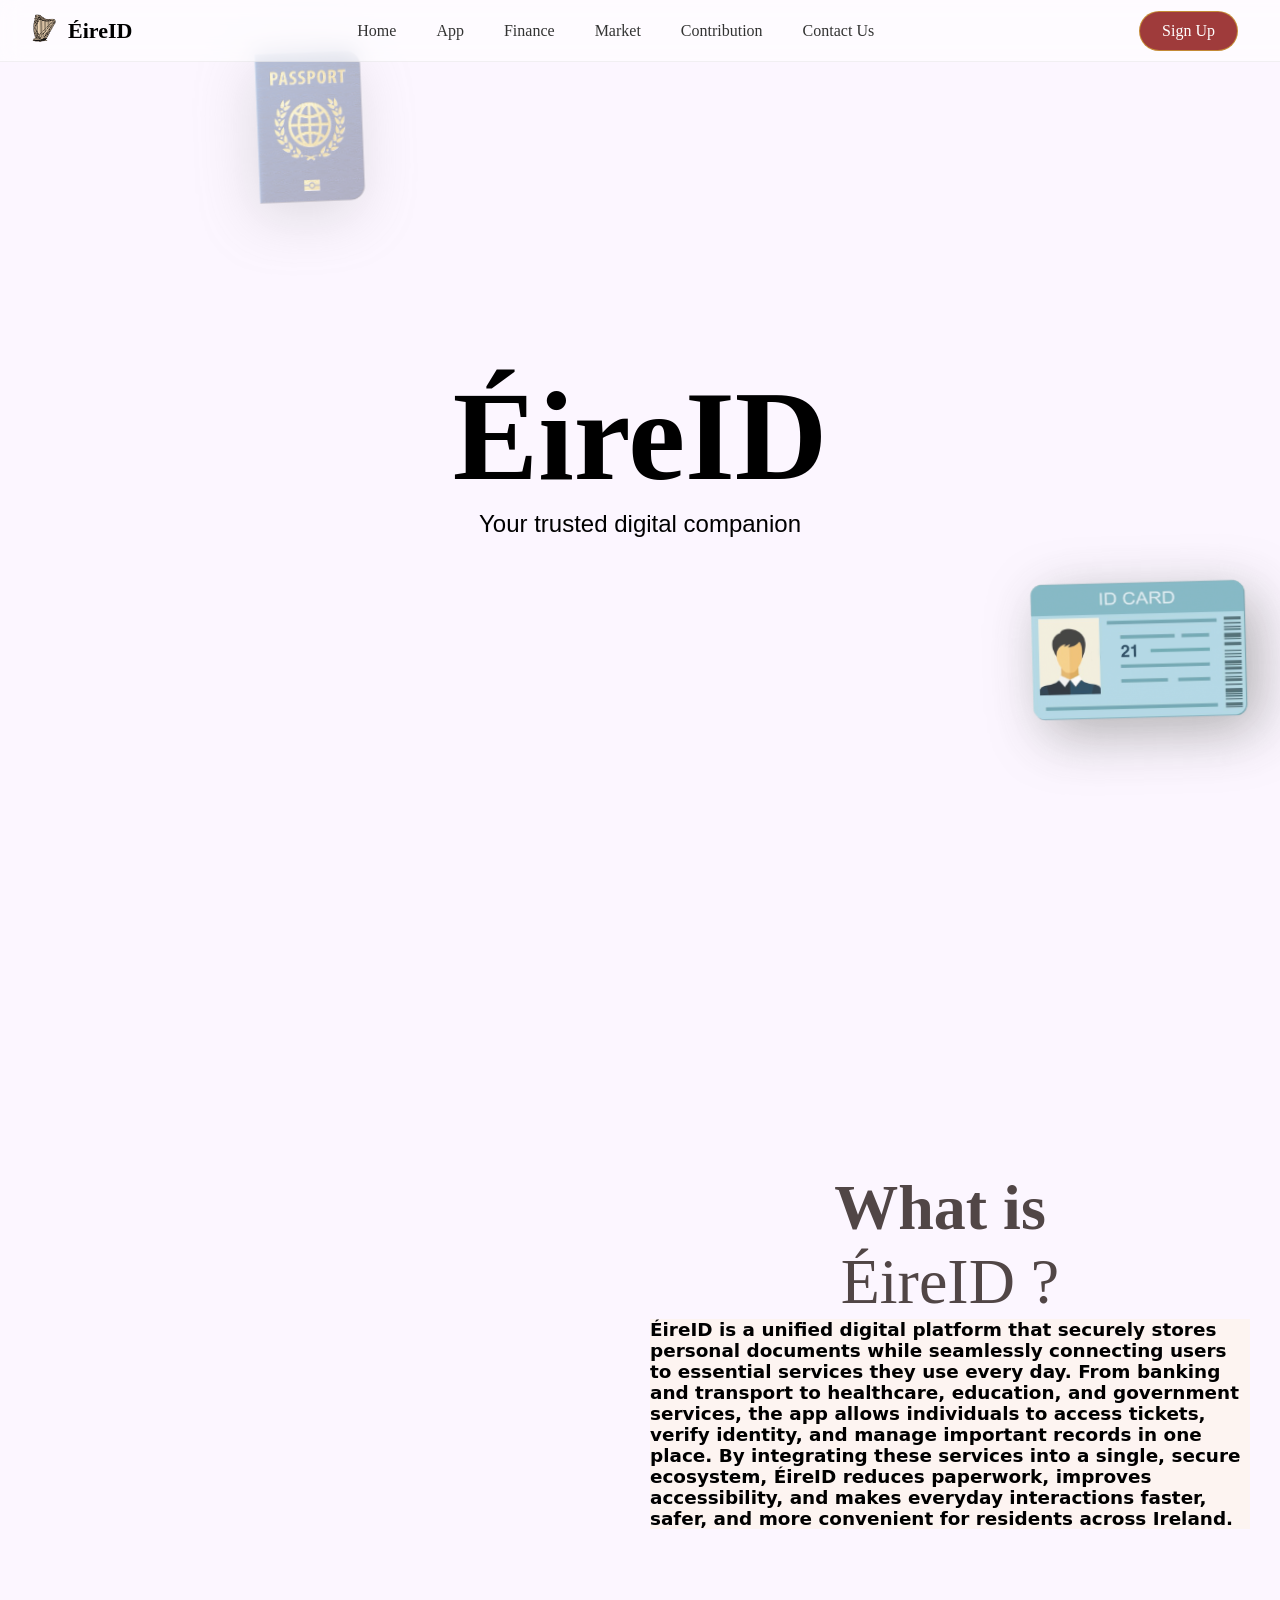
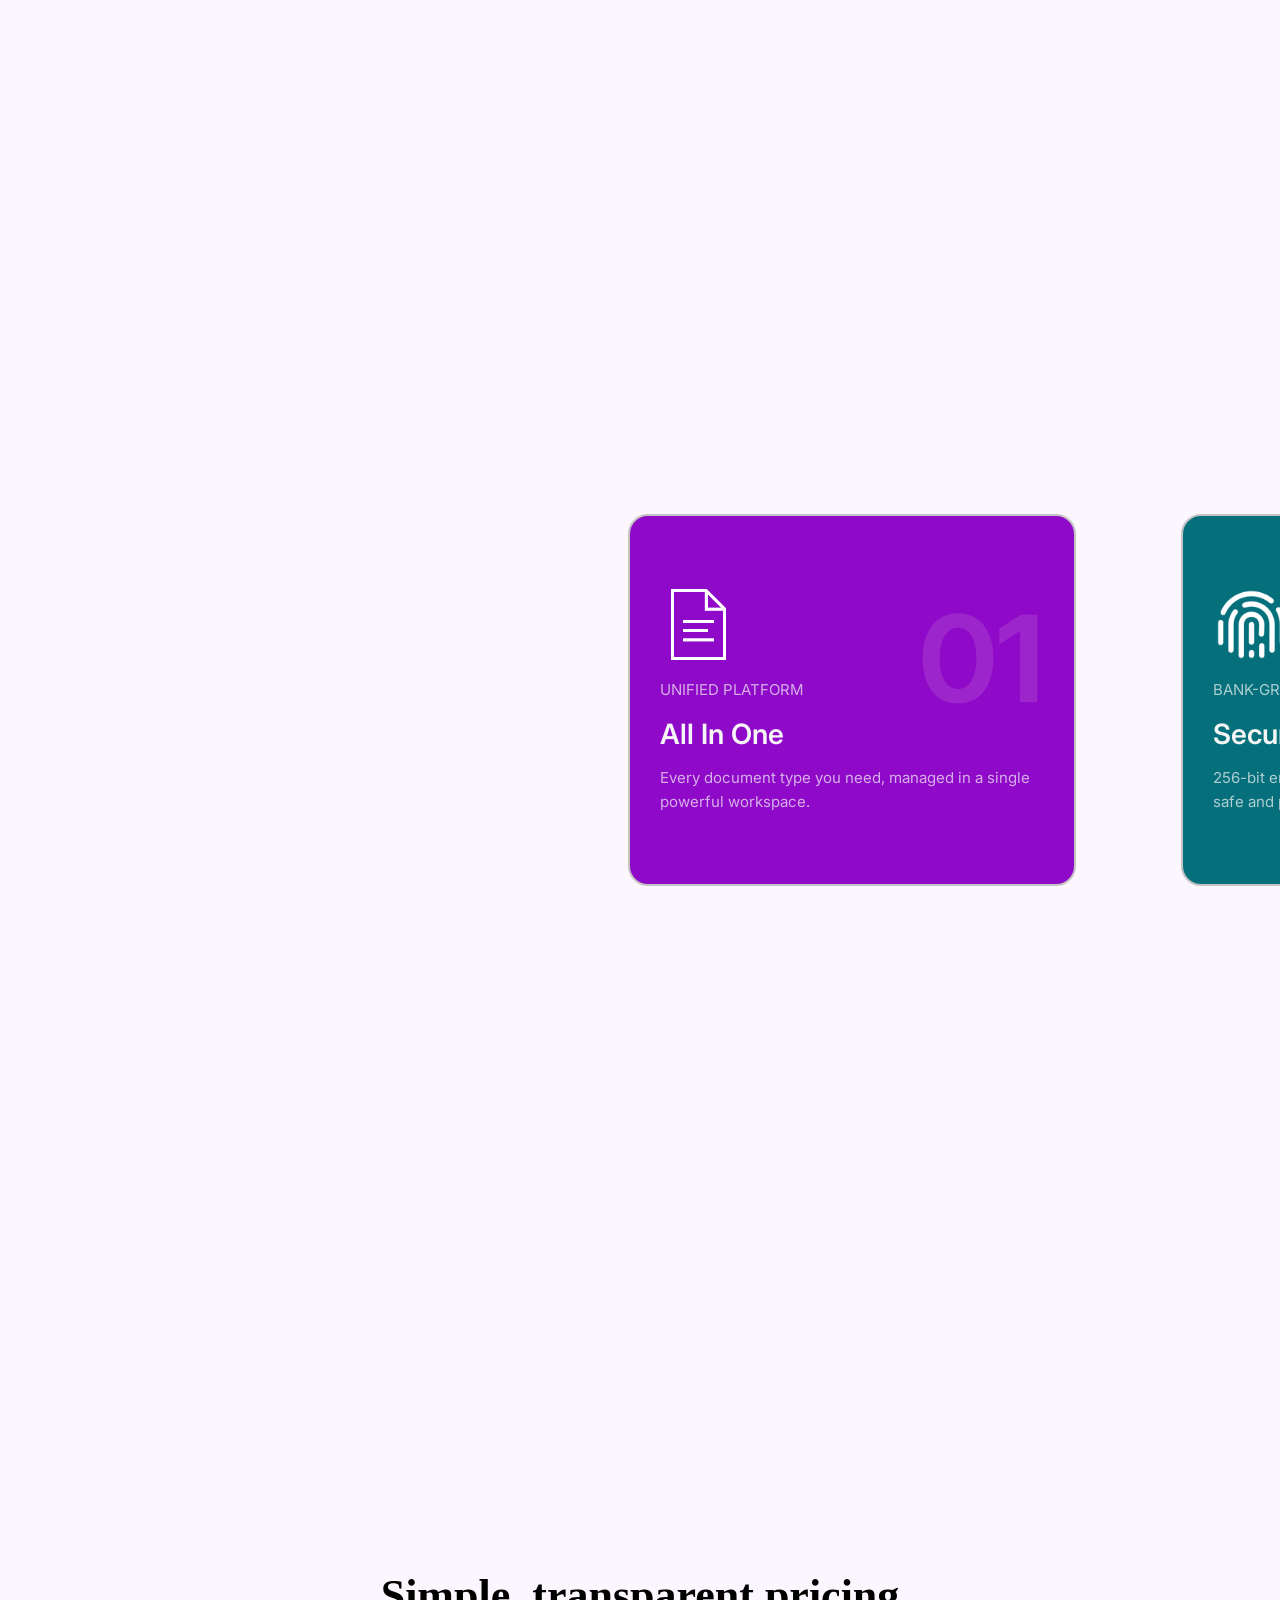
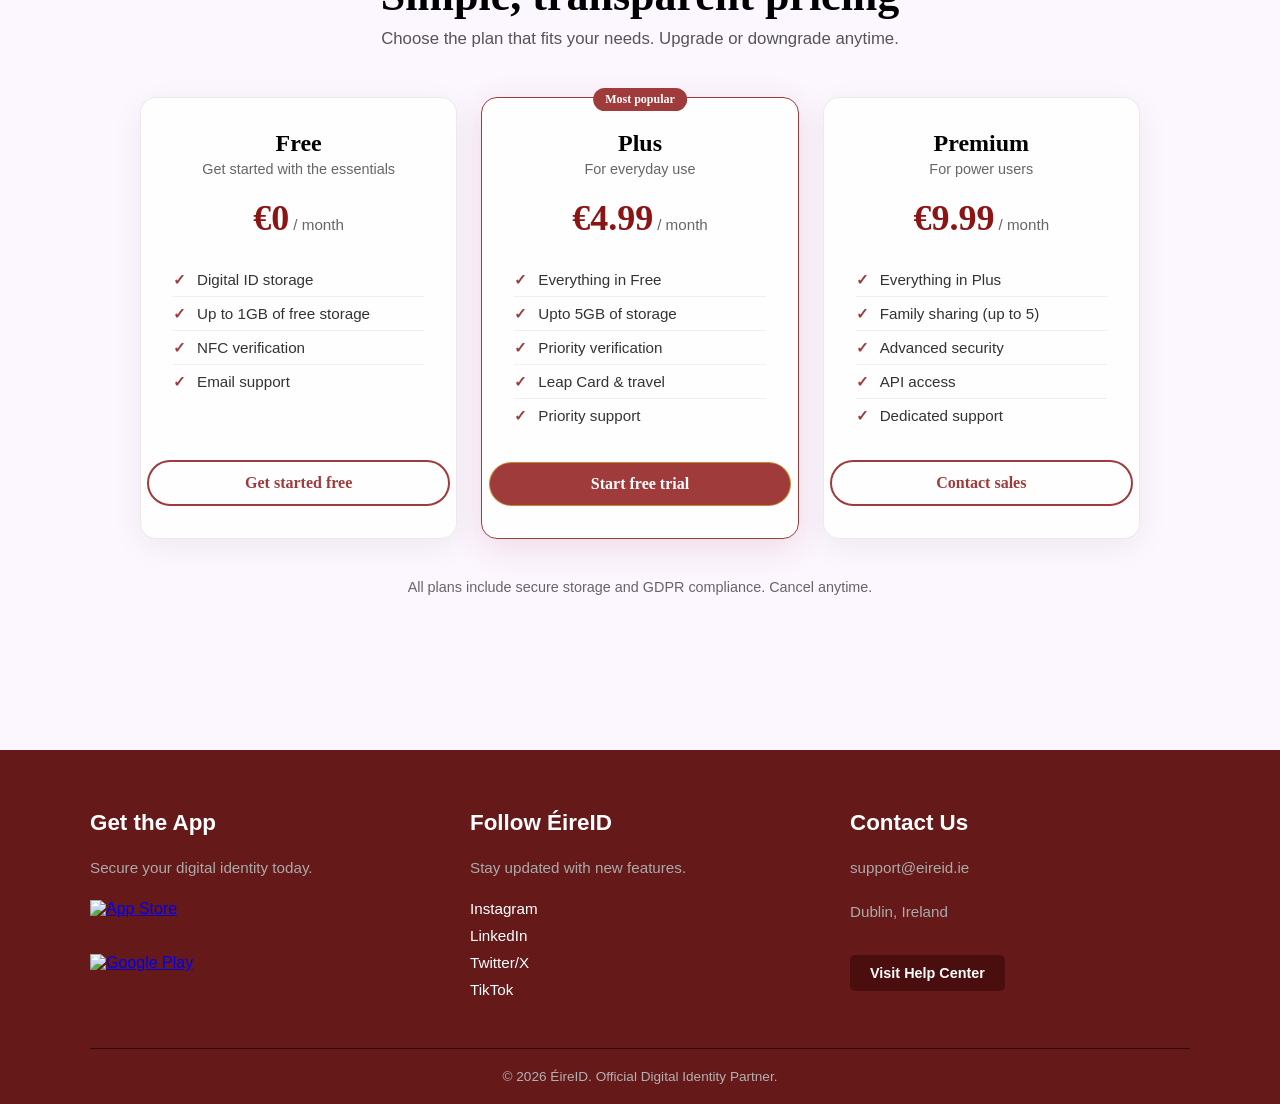
==== index.html @ 7c266b9b "footer" ====
<!DOCTYPE html>
<html lang="en">
<head>
    <meta charset="UTF-8">
    <meta name="viewport" content="width=device-width, initial-scale=1.0">
    <link rel="stylesheet" href="style.css">
    <link href="https://fonts.googleapis.com/css2?family=Inter:wght@300;400;500;600;700&display=swap" rel="stylesheet">
      <link rel="stylesheet" href="style.css">
    <link rel="preconnect" href="https://fonts.googleapis.com">
    <link rel="preconnect" href="https://fonts.gstatic.com" crossorigin>
    <link href="https://fonts.googleapis.com/css2?family=Montserrat:ital,wght@0,100..900;1,100..900&family=Petit+Formal+Script&display=swap" rel="stylesheet"></head>

    <title>Document</title>
</head>
<body>

<nav class="navbar">
   <div class="nav-top">
    <a href="index.html">
    <img src="images/logo_01.png" alt="EireId Logo" style="width: 50px;height: 50px; background: transparent;">
    </a>
    <a href="index.html" class="logo ">ÉireID</a>
    <div class="hamburger" style="font-size: 1.7em;">
      <strong>☰</strong>
    </div>
    </div>  
  <ul class="nav-links">
    <li><a href="#">Home</a></li>
    <li><a href="app.html">App</a></li>
    <li><a href="finanace.html">Finance</a></li>
     <li><a href="market.html">Market</a></li>
    <li><a href="contribution.html">Contribution</a></li>
    <li><a href="contact.html">Contact Us</a></li>
    <li><a href="signup.html" class="cta mobile-cta" style="color:white;">Sign Up</a></li>
  </ul>

  <a href="signup.html" class="cta">Sign Up</a>
<!--
    <div class="hamburger" style="font-size: 1.7em;">
    <strong>☰</strong>
  </div>
-->
</nav>


    <section class="curtain"></section>
    <section class="home">
        <h1 class="ht ">ÉireID</h1>
        <p class="ht" style="position: relative;">Your trusted digital companion</p>

        <!-- <img class="mainlogo" src="images/logo.jpeg" > -->
        <div class="box1"> <img src="images/identity.png" alt="ID" style="width: 100%;height: 15vmax;"></div>
    
    <div class="box2"><img src="images/passportpng.png" alt="EireId Logo" style="width: 95%;height: 13vmax;"></div>
    <!-- <div class="box3"></div> -->
    <div class="box4"><img src="images/leap card.png" alt="EireId Logo" style="width: 100%;height: 10vmax; background: transparent;"></div>
    <div class="box5"><img src="images/tickets.png" alt="EireId Logo" style="width: 100%;height: 13vmax;"></div>
    </section>
    </section>
   
   
  <section class="info-sec">
    <div class="video-1">
    <video class="interface-video" autoplay muted loop>
        <source src="video/interface.mp4" type="video/mp4">
    </video>
    </div>
    <div class="info">
    
    <h3 class="petit-formal-script-regular" style="margin-left: -20px;">What is </h3>
    <h3 style="font-weight: 200;">ÉireID ?</h3>
    <p style="font-weight: 550; background-color: rgba(255, 235, 205, 0.284);">
     ÉireID is a unified digital platform that securely stores personal documents while seamlessly connecting users to essential services they use every day.
      From banking and transport to healthcare, education, and government services, the app allows individuals to access tickets, verify identity,
       and manage important records in one place. By integrating these services into a single, secure ecosystem, ÉireID reduces paperwork, improves accessibility,
        and makes everyday interactions faster, safer, and more convenient for residents across Ireland.   </p>

    </div>


  </section>

   
   
    <section id="horizontal-scroll">

    <div class="horizontal-scroll-wrapper">

    <div class="horizontal">

        <div>
            <div class="card">
              <img src="images/doc.png" style="width: 20%;">
              <div class="big-number">01</div>
                <p>UNIFIED PLATFORM</p>
                <h3>All In One</h3>
                <p>Every document type you need, managed in a single powerful workspace.</p>
            </div>
        </div>
        <div>
            <div class="card">
              <img src="images/fingerprint.png" style="width: 20%;">
              <div class="big-number">02</div>
                <p>BANK-GRADE ENCRYPTION</p>
                <h3>Secure</h3>
                <p>256-bit encryption keeps your sensitive documents safe and private</p>
            </div>
        </div>
        <div>
            <div class="card">
              <img src="images/location.png" style="width: 20%;">
              <div class="big-number">03</div>
                <p>CONIVINIENCE IN YOU HAND</p>
                <h3>Smart Pop Up</h3>
                <p>256-bit encryption keeps your sensitive documents safe and private.</p>
              
              </div>
        </div>
        <div>
            <div class="card">
              <img src="images/map.png" style="width: 20%;">
              <div class="big-number">04</div>
                <p>ANYWHERE, ANYTIME</p>
                <h3>Global Acess</h3>
                <p>Access your documents from any device, anywhere in the world.</p>
            </div>
        </div>
        <div>
            <div class="card">
              <img src="images/map.png" style="width: 20%;">
              <div class="big-number">04</div>
                <p>ANYWHERE, ANYTIME</p>
                <h3>Global Acess</h3>
                <p>Access your documents from any device, anywhere in the world.</p>
            </div>
        </div>
    </div>
    </div>  

    </section>

    <section id="pricing" class="pricing-section">
      <h2 class="pricing-heading ">Simple, transparent pricing</h2>
      <p class="pricing-subheading">Choose the plan that fits your needs. Upgrade or downgrade anytime.</p>
      <div class="pricing-grid">
        <article class="pricing-card">
          <h3 class="pricing-plan">Free</h3>
          <p class="pricing-desc">Get started with the essentials</p>
          <div class="pricing-price">
            <span class="pricing-amount">€0</span>
            <span class="pricing-period">/ month</span>
          </div>
          <ul class="pricing-features">
            <li>Digital ID storage</li>
            <li>Up to 1GB of free storage</li>
            <li>NFC verification</li>
            <li>Email support</li>
          </ul>
          <a href="signup.html" class="pricing-cta pricing-cta-secondary">Get started free</a>
        </article>
        <article class="pricing-card pricing-card-featured">
          <span class="pricing-badge">Most popular</span>
          <h3 class="pricing-plan">Plus</h3>
          <p class="pricing-desc">For everyday use</p>
          <div class="pricing-price">
            <span class="pricing-amount">€4.99</span>
            <span class="pricing-period">/ month</span>
          </div>
          <ul class="pricing-features">
            <li>Everything in Free</li>
            <li>Upto 5GB of storage </li>
            <li>Priority verification</li>
            <li>Leap Card & travel</li>
            <li>Priority support</li>
          </ul>
          <a href="signup.html" class="pricing-cta">Start free trial</a>
        </article>
        <article class="pricing-card">
          <h3 class="pricing-plan">Premium</h3>
          <p class="pricing-desc">For power users</p>
          <div class="pricing-price">
            <span class="pricing-amount">€9.99</span>
            <span class="pricing-period">/ month</span>
          </div>
          <ul class="pricing-features">
            <li>Everything in Plus</li>
            <li>Family sharing (up to 5)</li>
            <li>Advanced security</li>
            <li>API access</li>
            <li>Dedicated support</li>
          </ul>
          <a href="signup.html" class="pricing-cta pricing-cta-secondary">Contact sales</a>
        </article>
      </div>
      <p class="pricing-note">All plans include secure storage and GDPR compliance. Cancel anytime.</p>
    </section>
    
    <section>
     
     
     
     
     <!-- this is the endiing section of the entire page -->
     
     
     
     
    </section>
    <script src="https://cdnjs.cloudflare.com/ajax/libs/gsap/3.13.0/ScrollTrigger.min.js" integrity="sha512-P2IDYZfqSwjcSjX0BKeNhwRUH8zRPGlgcWl5n6gBLzdi4Y5/0O4zaXrtO4K9TZK6Hn1BenYpKowuCavNandERg==" crossorigin="anonymous" referrerpolicy="no-referrer"></script>
 
    <script src="gsap.min.js"></script>
    <script src="https://unpkg.com/lenis@1.3.18/dist/lenis.min.js"></script> 
    <script src="script.js"></script>

<!DOCTYPE html>
<html lang="en">
<head>
    <meta charset="UTF-8">
    <meta name="viewport" content="width=device-width, initial-scale=1.0">
    <link rel="stylesheet" href="lkm2026.css">
    <title>Document</title>
</head>
<body>

<footer class="app-footer">
    <div class="footer-container">

        <div class="footer-column">
            <h3>Get the App</h3>
            <p>Secure your digital identity today.</p >
            <div class="badge-group">
                <a href="https://www.apple.com/ie/app-store/"><img src="https://upload.wikimedia.org/wikipedia/commons/3/3c/Download_on_the_App_Store_Badge.svg" alt="App Store"></a >
                <a href="https://play.google.com/store/apps"><img src="https://upload.wikimedia.org/wikipedia/commons/7/78/Google_Play_Store_badge_EN.svg" alt="Google Play"></a >
            </div>
        </div>

        <div class="footer-column">
            <h3>Follow ÉireID</h3>
            <p>Stay updated with new features.</p >
            <div class="social-links">
                <a href="https://www.instagram.com/dublincityuniversity/">Instagram</a >
                <a href="https://ie.linkedin.com/school/dublin-city-university/">LinkedIn</a >
                <a href="https://x.com/DCU?lang=en">Twitter/X</a >
                <a href="https://www.tiktok.com/@dublincityuniversity">TikTok</a >
            </div>
        </div>
<div class="footer-column">
            <h3>Contact Us</h3>
            <p>support@eireid.ie</p >
            <p>Dublin, Ireland</p >
            <a href="#" class="help-btn">Visit Help Center</a >
        </div>

    </div>
    <div class="footer-bottom">
        <p>&copy; 2026 ÉireID. Official Digital Identity Partner.</p >
    </div>

</footer>
</body>
</html>
---- style.css ----
* {
  margin: 0;
  padding: 0;
}

body {
  background-color: #fcf6ff;
  overflow-x: hidden;
}

h1 {
  font-family: serif;
  color: #000000;
  font-size: clamp(6rem, 10vw, 10rem);
  z-index: 1;
  background-color: transparent;
}
.home p {
  font-family: "Arial", sans-serif;
  color: #000000;
  font-size: clamp(1rem, 2vw, 1.5rem);
  z-index: 2;
  background-color: transparent;
}
/* navbar */

.navbar {
  position: fixed;
  top: 0;

  padding-left: 70px;
  width: 100%;
  height: 25px;
  display: flex;
  justify-content: space-between;
  align-items: center;
  padding: 18px;

  backdrop-filter: blur(10px);
  background: rgba(255, 255, 255, 0.6);

  border-bottom: 1px solid rgba(0, 0, 0, 0.05);
  z-index: 3;
}
.logo {
  font-size: 22px;
  font-weight: 700;
  text-decoration: none;
  color: inherit;
}
.nav-links {
  display: flex;
  gap: 40px;
  list-style: none;
}

.nav-links a {
  text-decoration: none;
  color: #333;
  font-weight: 500;
  transition: 0.2s;
}

.nav-links a:hover {
  color: rgb(159, 59, 59);
}

.cta {
  background: rgb(159, 59, 59);
  color: white;
  white-space: nowrap;
  border: 1px solid rgba(219, 188, 53, 0.62);
  padding: 10px 22px;
  border-radius: 25px;
  cursor: pointer;
  margin-right: 60px;
  transition:
    background 0.2s,
    color 0.2s;
  text-decoration: none;
  display: inline-block;
  text-align: center;
  font-weight: 500;
}
.cta:hover {
  background: rgb(140, 50, 50);
  color: white;
}
.mobile-cta {
  display: none;
}

.hamburger {
  display: none;
  font-size: 1.7rem;
  cursor: pointer;
}

.nav-top {
  display: flex;
  justify-content: space-between;
  align-items: center;
}

@media (max-width: 768px) {
  .nav-top {
    width: 100%;
  }
  .navbar {
    flex-direction: column;
    align-items: flex-start;
    padding: 18px;
    height: auto;
  }

  .nav-links {
    position: relative;
    left: 5px;
    width: 100%;
    flex-direction: column;
    align-items: flex-start;
    gap: 15px;
    padding: 0;
    margin-top: 10px;
    display: none;
    transition:
      max-height 0.3s ease,
      opacity 0.3s ease;

    max-height: 0;
    opacity: 0;
    transition:
      max-height 0.4s ease,
      opacity 0.4s ease;
  }

  .nav-links.active {
    display: flex;
    max-height: 500px;
    opacity: 1;
  }

  .hamburger {
    display: block;
    margin-left: auto;
    margin-right: 25px;
    cursor: pointer;
  }

  .cta {
    display: none; /* hide original CTA button */
  }

  .mobile-cta {
    display: inline-block;
    margin-left: -10px;
    padding: 10px 20px;
    border-radius: 25px;
    background-color: rgb(159, 59, 59);
    color: rgb(255, 255, 255);
    border: none;
  }
}

.mainlogo {
  border: 2px solid rgb(255, 219, 39);
  border-radius: 15px;
  width: 140px;
  height: 140px;
}

.interface-video {
  width: 100%;
  min-width: 400px;
  height: 75vh;
  outline: none;
  border: none;
  border-radius: 115px;
}

.video-1 {
  display: flex;
  align-items: center;
  justify-content: center;
}

@media screen and (max-width: 768px) {
  .interface-video {
    width: 100%;
    height: 55vh;
  }
}
.home {
  width: 100%;
  height: 100vh;
  display: flex;
  justify-content: center;
  align-items: center;
  flex-direction: column;
  margin-bottom: 0px;
}

.box1 img {
  filter: drop-shadow(12px 15px 28px rgba(156, 155, 155, 0.853));
}

.box5 img {
  filter: drop-shadow(18px 18px 25px rgba(156, 155, 155, 0.562));
}

.box2 img {
  filter: drop-shadow(-5px 15px 28px rgba(156, 155, 155, 0.853));
}
.box4 img {
  filter: drop-shadow(-5px 15px 23px rgba(156, 155, 155, 0.853));
}

section {
  width: 100vw;
  overflow: hidden;
}

.curtain {
  width: 100vw;
  height: 100vh;
  position: absolute;
  background-color: #e6de84;
  z-index: 2;
}
.box1 {
  position: absolute;
  top: 60%;
  right: 2%;
}

.box2 {
  position: absolute;
  top: 19%;
  left: 18%;
}

.box3 {
  width: 100px;
  height: 100px;
  background-color: #ff1493;
  margin: 20px;
  position: absolute;
  bottom: 10%;
  left: 32%;
}
.box4 {
  background-color: #69aaff00;
  margin: 20px;
  position: absolute;
  bottom: 23%;
  left: 2%;
  block-size: calc(20vh - 8vh);
}
.box5 {
  background-color: #1382f100;
  position: absolute;
  top: 22%;
  right: 15%;
  block-size: calc(20vh - 8vh);
}

.intro {
  color: white;
  height: 100vh;
  width: 100vw;
  display: flex;
  justify-content: center;
  align-items: center;
  flex-direction: column;
}
.intro p {
  font-size: 50px;
}

/*horizontal scroll*/

#horizontal-scroll {
  padding-bottom: 300px;
}

.horizontal-scroll-wrapper {
  display: flex;
  overflow: hidden;
  height: 100vh;
  margin-top: 50px;
}

.horizontal {
  display: flex;
  align-items: center;
  height: 100%;
  padding-left: 45vw;
  color: rgb(0, 0, 0);
}

/* horizontal cards section */
.big-number {
  position: absolute;
  display: flex;
  align-self: flex-end;
  font-size: 120px;
  font-weight: 700;

  color: rgba(255, 235, 235, 0.13);
}
.horizontal > div {
  padding: 0 4.1vw;
}

.horizontal .card {
  font-family: "Inter", sans-serif;
  color: whitesmoke;
  display: flex;
  flex-direction: column;
  /*
  justify-content: center;
  align-items: center;
  text-align: center;
  */

  width: 30vw;
  gap: 15px;
  padding: 70px 30px;
  border-radius: 20px;
  background-color: rgb(27, 38, 72);
  border: 2px solid rgb(196, 196, 196);
  transition:
    transform 0.4s ease,
    box-shadow 0.4s ease;
}

.card:hover {
  transform: translateY(-10px);

  box-shadow:
    0 20px 60px rgba(0, 0, 0, 0.6),
    0 0 30px rgba(0, 255, 200, 0.15);
}
.horizontal > div:nth-child(1) .card {
  background: rgb(143, 9, 200);
}
.horizontal > div:nth-child(2) .card {
  background: rgb(5, 112, 124);
}
.horizontal > div:nth-child(3) .card {
  background: rgb(255, 177, 21);
}
.horizontal > div:nth-child(4) .card {
  background: rgb(76, 168, 255);
}

.card h2 {
  color: rgb(0, 0, 0);
  font-size: 3vw;
  font-weight: 300;
}

.card h3 {
  font-size: 28px;
  font-weight: 600;
}

.card p {
  font-size: 15px;
  opacity: 0.7;
  line-height: 1.6;
}
.card .count {
  color: rgb(139, 21, 21);
  font-size: 7vw;
  font-weight: bold;
  line-height: 1.4;
}

@media (max-width: 768px) {
  #horizontal-scroll {
    padding-bottom: -150px; /* Reduce bottom padding on mobile */
  }
  .horizontal {
    padding-left: 100vw;
  }
  .horizontal-scroll-wrapper {
    height: 60vh; /* Reduce height on mobile to bring scroll trigger closer */
  }

  .horizontal .card {
    width: 58vw;
  }
}

.info-sec {
  font-family:
    system-ui,
    -apple-system,
    BlinkMacSystemFont,
    "Segoe UI",
    Roboto,
    Oxygen,
    Ubuntu,
    Cantarell,
    "Open Sans",
    "Helvetica Neue",
    sans-serif;
  max-width: 100vw;
  min-height: 100vh;
  height: auto;
  display: flex;
  flex-direction: row;
  align-items: center;
  justify-content: center;
}
.info {
  display: flex;
  max-width: 600px;
  flex-direction: column;
  justify-content: center;
  align-items: center;
  padding: 30px;
}

.info h3 {
  color: rgb(81, 70, 70);
  font-size: 4rem;
  font-family: serif;
  font-weight: 600;
}

.info p {
  font-size: clamp(1rem, 2vw, 1.15rem);
}
@media (max-width: 768px) {
  .info-sec {
    display: flex;
    flex-direction: column;
    text-align: center;
  }
}

/* ========== Pricing section ========== */
.pricing-section {
  min-height: 100vh;
  height: auto;
  overflow: visible;
  padding: 120px 24px 80px;
  box-sizing: border-box;
  display: flex;
  flex-direction: column;
  align-items: center;
  background: linear-gradient(
    180deg,
    #fcf6ff 0%,
    rgba(252, 246, 255, 0.97) 100%
  );
}

.pricing-heading {
  font-family: serif;
  font-size: clamp(2rem, 5vw, 2.75rem);
  color: #000;
  margin-bottom: 0.5rem;
  font-weight: 600;
  text-align: center;
}

.pricing-subheading {
  font-family: Arial, sans-serif;
  font-size: 1.05rem;
  color: #555;
  margin-bottom: 3rem;
  text-align: center;
  max-width: 520px;
}

.pricing-grid {
  display: grid;
  grid-template-columns: repeat(3, 1fr);
  gap: 1.5rem;
  max-width: 1000px;
  width: 100%;
  margin: 0 auto;
}

.pricing-card {
  background: rgba(255, 255, 255, 0.85);
  backdrop-filter: blur(10px);
  border: 1px solid rgba(0, 0, 0, 0.08);
  border-radius: 16px;
  padding: 2rem;
  display: flex;
  flex-direction: column;
  align-items: center;
  text-align: center;
  box-shadow: 0 8px 32px rgba(0, 0, 0, 0.06);
  transition:
    transform 0.2s,
    box-shadow 0.2s;
  position: relative;
}

.pricing-card:hover {
  transform: translateY(-4px);
  box-shadow: 0 12px 40px rgba(0, 0, 0, 0.1);
}

.pricing-card-featured {
  border-color: rgb(159, 59, 59);
  box-shadow: 0 8px 32px rgba(159, 59, 59, 0.15);
}

.pricing-card-featured:hover {
  box-shadow: 0 12px 40px rgba(159, 59, 59, 0.2);
}

.pricing-badge {
  position: absolute;
  top: -10px;
  left: 50%;
  transform: translateX(-50%);
  background: rgb(159, 59, 59);
  color: #fff;
  font-size: 0.75rem;
  font-weight: 600;
  padding: 4px 12px;
  border-radius: 20px;
  white-space: nowrap;
}

.pricing-plan {
  font-family: serif;
  font-size: 1.5rem;
  color: #000;
  margin-bottom: 0.25rem;
  font-weight: 600;
}

.pricing-desc {
  font-family: Arial, sans-serif;
  font-size: 0.9rem;
  color: #666;
  margin-bottom: 1.25rem;
}

.pricing-price {
  margin-bottom: 1.5rem;
}

.pricing-amount {
  font-family: serif;
  font-size: 2.25rem;
  font-weight: 700;
  color: rgb(139, 21, 21);
}

.pricing-period {
  font-family: Arial, sans-serif;
  font-size: 0.95rem;
  color: #666;
}

.pricing-features {
  list-style: none;
  margin: 0 0 1.75rem 0;
  padding: 0;
  text-align: left;
  width: 100%;
}

.pricing-features li {
  font-family: Arial, sans-serif;
  font-size: 0.95rem;
  color: #333;
  padding: 0.5rem 0;
  padding-left: 1.5rem;
  position: relative;
  border-bottom: 1px solid rgba(0, 0, 0, 0.06);
}

.pricing-features li:last-child {
  border-bottom: none;
}

.pricing-features li::before {
  content: "✓";
  position: absolute;
  left: 0;
  color: rgb(159, 59, 59);
  font-weight: bold;
}

.pricing-cta {
  display: inline-block;
  width: 100%;
  padding: 12px 24px;
  font-size: 1rem;
  font-weight: 600;
  color: #fff;
  background: rgb(159, 59, 59);
  border: 1px solid rgba(219, 188, 53, 0.62);
  border-radius: 25px;
  text-decoration: none;
  text-align: center;
  transition:
    background 0.2s,
    transform 0.1s;
  margin-top: auto;
}

.pricing-cta:hover {
  background: rgb(140, 50, 50);
  color: #fff;
}

.pricing-cta:active {
  transform: scale(0.98);
}

.pricing-cta-secondary {
  background: transparent;
  color: rgb(159, 59, 59);
  border: 2px solid rgb(159, 59, 59);
}

.pricing-cta-secondary:hover {
  background: rgba(159, 59, 59, 0.08);
  color: rgb(159, 59, 59);
}

.pricing-note {
  font-family: Arial, sans-serif;
  font-size: 0.9rem;
  color: #666;
  margin-top: 2.5rem;
  text-align: center;
  max-width: 560px;
}

@media (max-width: 900px) {
  .pricing-grid {
    grid-template-columns: 1fr;
    max-width: 380px;
  }
}

@media (max-width: 600px) {
  .pricing-section {
    padding: 100px 16px 60px;
  }
  .pricing-subheading {
    margin-bottom: 2rem;
  }
  .pricing-card {
    padding: 1.5rem;
  }
}

/* ========== Sign-up page ========== */
.signup-main {
  min-height: 100vh;
  padding: 100px 24px 48px;
  display: flex;
  align-items: center;
  justify-content: center;
  box-sizing: border-box;
}

.signup-section {
  width: 100%;
  max-width: 480px;
  margin: 0 auto;
}

.signup-title {
  font-family: serif;
  font-size: clamp(1.75rem, 4vw, 2.25rem);
  color: #000;
  margin-bottom: 0.35em;
  font-weight: 600;
}

.signup-subtitle {
  font-family: Arial, sans-serif;
  color: #555;
  font-size: 1rem;
  margin-bottom: 1.5rem;
}

.signup-success {
  text-align: center;
  padding: 2.5rem;
  background: rgba(255, 255, 255, 0.9);
  backdrop-filter: blur(10px);
  border: 1px solid rgba(0, 0, 0, 0.06);
  border-radius: 16px;
  box-shadow: 0 8px 32px rgba(0, 0, 0, 0.06);
}

.signup-success-icon {
  width: 56px;
  height: 56px;
  margin: 0 auto 1rem;
  font-size: 1.75rem;
  color: #fff;
  background: rgb(159, 59, 59);
  border-radius: 50%;
  display: flex;
  align-items: center;
  justify-content: center;
}

.signup-form[hidden] {
  display: none !important;
}

.signup-success h2 {
  font-family: serif;
  font-size: 1.5rem;
  margin-bottom: 0.5rem;
  color: #000;
}

.signup-success p {
  font-family: Arial, sans-serif;
  color: #555;
  font-size: 0.95rem;
}

.signup-form {
  background: rgba(255, 255, 255, 0.8);
  backdrop-filter: blur(10px);
  border: 1px solid rgba(0, 0, 0, 0.06);
  border-radius: 16px;
  padding: 2rem;
  box-shadow: 0 8px 32px rgba(0, 0, 0, 0.06);
}

.signup-form-row {
  display: grid;
  grid-template-columns: 1fr 1fr;
  gap: 1rem;
}

.signup-form .form-group {
  margin-bottom: 1.25rem;
}

.signup-form .form-group:last-of-type {
  margin-bottom: 1.5rem;
}

.signup-form label {
  display: block;
  font-family: Arial, sans-serif;
  font-size: 0.9rem;
  font-weight: 500;
  color: #333;
  margin-bottom: 0.4rem;
}

.signup-form .required {
  color: rgb(159, 59, 59);
}

.signup-form input[type="text"],
.signup-form input[type="email"],
.signup-form input[type="tel"],
.signup-form input[type="password"],
.signup-form select {
  width: 100%;
  padding: 12px 14px;
  font-size: 1rem;
  border: 1px solid rgba(0, 0, 0, 0.12);
  border-radius: 10px;
  background: #fff;
  color: #333;
  box-sizing: border-box;
  transition:
    border-color 0.2s,
    box-shadow 0.2s;
}

.signup-form select {
  cursor: pointer;
}

.phone-input-row {
  display: flex;
  gap: 10px;
  align-items: stretch;
}

.phone-input-row select,
.phone-input-row input {
  border-radius: 25px;
}

.phone-input-row select {
  width: auto;
  min-width: 140px;
  flex-shrink: 0;
  padding: 12px 16px;
}

.phone-input-row input {
  flex: 1;
  min-width: 0;
}

.signup-form input:focus,
.signup-form select:focus {
  outline: none;
  border-color: rgb(159, 59, 59);
  box-shadow: 0 0 0 3px rgba(159, 59, 59, 0.15);
}

.signup-form input.input-error,
.signup-form select.input-error {
  border-color: #c00;
  box-shadow: 0 0 0 2px rgba(204, 0, 0, 0.15);
}

.signup-form input::placeholder {
  color: #999;
}

.form-error {
  display: none;
  font-size: 0.8rem;
  color: #c00;
  margin-top: 0.35rem;
}

.form-hint {
  display: block;
  font-size: 0.8rem;
  color: #666;
  margin-top: 0.35rem;
}

.form-group-checkbox {
  display: flex;
  align-items: flex-start;
  gap: 10px;
}

.form-group-checkbox input[type="checkbox"] {
  width: 18px;
  height: 18px;
  margin-top: 2px;
  accent-color: rgb(159, 59, 59);
  cursor: pointer;
  flex-shrink: 0;
}

.form-group-checkbox label {
  margin-bottom: 0;
  font-weight: 400;
  font-size: 0.875rem;
  line-height: 1.4;
}

.form-group-checkbox a {
  color: rgb(159, 59, 59);
  text-decoration: none;
}

.form-group-checkbox a:hover {
  text-decoration: underline;
}

.signup-submit {
  width: 100%;
  padding: 14px 24px;
  font-size: 1rem;
  font-weight: 600;
  color: #fff;
  background: rgb(159, 59, 59);
  border: 1px solid rgba(219, 188, 53, 0.62);
  border-radius: 25px;
  cursor: pointer;
  transition:
    background 0.2s,
    transform 0.1s;
}

.signup-submit:hover {
  background: rgb(140, 50, 50);
}

.signup-submit:active {
  transform: scale(0.98);
}

.signup-submit:disabled {
  opacity: 0.8;
  cursor: not-allowed;
}

.signup-login {
  margin-top: 1.5rem;
  text-align: center;
  font-family: Arial, sans-serif;
  font-size: 0.95rem;
  color: #555;
}

.signup-login a {
  color: rgb(159, 59, 59);
  font-weight: 500;
  text-decoration: none;
}

.signup-login a:hover {
  text-decoration: underline;
}

@media (max-width: 600px) {
  .signup-main {
    padding: 88px 16px 32px;
  }
  .signup-form {
    padding: 1.5rem;
  }
  .signup-form-row {
    grid-template-columns: 1fr;
  }
}

/* ========== Contact page (industrial standard) ========== */
.contact-page {
  overflow-x: hidden;
}
.contact-main {
  width: 100%;
  min-height: 100vh;
  padding: 100px clamp(16px, 4vw, 24px) 80px;
  box-sizing: border-box;
  max-width: 100vw;
  overflow-x: hidden;
}
/* Prevent global section (100vw) from overflowing contact layout */
.contact-page section {
  width: 100%;
  max-width: 100%;
  height: auto;
  min-height: 0;
  overflow: visible;
}
.contact-header {
  text-align: center;
  margin-bottom: 3rem;
  max-width: 640px;
  margin-left: auto;
  margin-right: auto;
}
.contact-title {
  font-family: serif;
  font-size: clamp(2rem, 5vw, 2.75rem);
  color: #000;
  margin-bottom: 0.5rem;
  font-weight: 600;
}
.contact-lead {
  font-family: Arial, sans-serif;
  font-size: 1.1rem;
  color: #555;
  line-height: 1.5;
}
.contact-success {
  text-align: center;
  max-width: 420px;
  margin: 0 auto 3rem;
  padding: 2.5rem;
  background: rgba(255, 255, 255, 0.9);
  backdrop-filter: blur(10px);
  border: 1px solid rgba(0, 0, 0, 0.06);
  border-radius: 20px;
  box-shadow: 0 8px 32px rgba(0, 0, 0, 0.06);
}
.contact-success-icon {
  display: inline-flex;
  align-items: center;
  justify-content: center;
  width: 56px;
  height: 56px;
  font-size: 1.75rem;
  color: #fff;
  background: rgb(159, 59, 59);
  border-radius: 50%;
  margin-bottom: 1rem;
}
.contact-success h2 {
  font-family: serif;
  font-size: 1.5rem;
  margin-bottom: 0.5rem;
  color: #000;
}
.contact-success p {
  font-family: Arial, sans-serif;
  color: #555;
  font-size: 0.95rem;
}
.contact-form[hidden] {
  display: none !important;
}
.contact-wrapper {
  display: grid;
  grid-template-columns: 1fr 340px;
  gap: 2.5rem;
  max-width: min(1000px, 100%);
  margin: 0 auto;
  align-items: start;
  width: 100%;
  box-sizing: border-box;
}
.contact-form-section {
  width: 100%;
  max-width: 100%;
  min-width: 0;
  box-sizing: border-box;
  background: rgba(255, 255, 255, 0.9);
  backdrop-filter: blur(10px);
  border: 1px solid rgba(0, 0, 0, 0.06);
  border-radius: 20px;
  padding: 2rem;
  box-shadow: 0 8px 32px rgba(0, 0, 0, 0.06);
}
.contact-form {
  min-width: 0;
  max-width: 100%;
}
.contact-form-title {
  font-family: serif;
  font-size: 1.35rem;
  color: #000;
  margin-bottom: 1.5rem;
  font-weight: 600;
}
.contact-form .form-group {
  margin-bottom: 1.25rem;
}
.contact-form .form-group:last-of-type {
  margin-bottom: 1.5rem;
}
.contact-form label {
  display: block;
  font-family: Arial, sans-serif;
  font-size: 0.9rem;
  font-weight: 500;
  color: #333;
  margin-bottom: 0.4rem;
}
.contact-form .required {
  color: rgb(159, 59, 59);
}
.contact-form input[type="text"],
.contact-form input[type="email"],
.contact-form input[type="tel"],
.contact-form select,
.contact-form textarea {
  width: 100%;
  padding: 12px 14px;
  font-size: 1rem;
  border: 1px solid rgba(0, 0, 0, 0.12);
  border-radius: 10px;
  background: #fff;
  color: #333;
  box-sizing: border-box;
  transition:
    border-color 0.2s,
    box-shadow 0.2s;
  font-family: Arial, sans-serif;
}
.contact-form textarea {
  resize: vertical;
  min-height: 120px;
}
.contact-form input:focus,
.contact-form select:focus,
.contact-form textarea:focus {
  outline: none;
  border-color: rgb(159, 59, 59);
  box-shadow: 0 0 0 3px rgba(159, 59, 59, 0.15);
}
.contact-form input.input-error,
.contact-form select.input-error,
.contact-form textarea.input-error {
  border-color: #c00;
  box-shadow: 0 0 0 2px rgba(204, 0, 0, 0.15);
}
.contact-form-row {
  display: grid;
  grid-template-columns: 1fr 1fr;
  gap: 1rem;
  min-width: 0;
}
.contact-form-row .form-group {
  min-width: 0;
}
.contact-form .form-error {
  display: none;
  font-size: 0.8rem;
  color: #c00;
  margin-top: 0.35rem;
}
.contact-submit {
  width: 100%;
  padding: 14px 24px;
  font-size: 1rem;
  font-weight: 600;
  color: #fff;
  background: rgb(159, 59, 59);
  border: 1px solid rgba(219, 188, 53, 0.62);
  border-radius: 25px;
  cursor: pointer;
  transition:
    background 0.2s,
    transform 0.1s;
}
.contact-submit:hover {
  background: rgb(140, 50, 50);
}
.contact-submit:active {
  transform: scale(0.98);
}
.contact-submit:disabled {
  opacity: 0.8;
  cursor: not-allowed;
}
.contact-info {
  background: rgba(255, 255, 255, 0.9);
  backdrop-filter: blur(10px);
  border: 1px solid rgba(0, 0, 0, 0.06);
  border-radius: 20px;
  padding: 2rem;
  box-shadow: 0 8px 32px rgba(0, 0, 0, 0.06);
  position: sticky;
  top: 100px;
  min-width: 0;
}
.contact-info-title {
  font-family: serif;
  font-size: 1.25rem;
  color: #000;
  margin-bottom: 1.25rem;
  font-weight: 600;
}
.contact-info-list {
  list-style: none;
  margin: 0;
  padding: 0;
}
.contact-info-list li {
  padding: 1rem 0;
  border-bottom: 1px solid rgba(0, 0, 0, 0.08);
}
.contact-info-list li:last-child {
  border-bottom: none;
}
.contact-info-label {
  display: block;
  font-family: Arial, sans-serif;
  font-size: 0.75rem;
  font-weight: 600;
  color: #666;
  text-transform: uppercase;
  letter-spacing: 0.05em;
  margin-bottom: 0.35rem;
}
.contact-info-list a {
  color: rgb(159, 59, 59);
  text-decoration: none;
  font-weight: 500;
}
.contact-info-list a:hover {
  text-decoration: underline;
}
.contact-info-list address,
.contact-info-list p {
  font-family: Arial, sans-serif;
  font-size: 0.95rem;
  color: #333;
  line-height: 1.5;
  margin: 0;
  font-style: normal;
}
@media (max-width: 900px) {
  .contact-wrapper {
    grid-template-columns: 1fr;
  }
  .contact-info {
    position: static;
  }
}
@media (max-width: 600px) {
  .contact-main {
    padding: 88px 16px 60px;
  }
  .contact-header {
    margin-bottom: 2rem;
  }
  .contact-form-section,
  .contact-info {
    padding: 1.5rem;
  }
  .contact-form-row {
    grid-template-columns: 1fr;
  }
}

/*========== Contribution ========== */
html {
  scroll-behavior: smooth;
}

.contribution-page {
  background: #efe6db;
  padding: 50px 0 80px;
}

.contribution {
  max-width: 1100px;
  margin: 0 auto;
  padding: 60px 20px 0;
}

.contribution h1 {
  text-align: center;
  font-size: clamp(3rem, 8vw, 5rem);
  margin-bottom: 12px;
}

.heading2-text {
  text-align: center;
  font-size: clamp(20px, 1vw, 2rem);
  color: #5f5f5f;
  max-width: 700px;
  margin: 0 auto 36px;
  line-height: 1.6;
}

.names {
  display: flex;
  justify-content: center;
  gap: 15px;
  margin-bottom: 45px;
}

.names a {
  background: rgb(159, 59, 59);
  color: white;
  padding: 10px 18px;
  border-radius: 1000px;
  font-weight: 650;
  transition: 0.25s;
  text-decoration: none;
}

.names a:hover {
  background: rgb(159, 59, 59);
  color: #ffffff;
}

.member {
  align-items: center;
  background: #ffffff;
  display: flex;
  gap: 50px;
  border: 1px solid rgb(159, 59, 59);
  border-radius: 24px;
  padding: 26px;
  margin: 28px 0;
  scroll-margin-top: 140px;
}

.member img {
  width: 200px;
  height: 200px;
  object-fit: cover;
  border-radius: 20px;
  flex-shrink: 0;
  background: rgb(159, 59, 59);
}

.member-info {
  flex: 2;
}

.member h2 {
  margin: 0 0 10px;
  font-size: 30px;
}

.role {
  margin: 0 0 14px;
  background: #efe6db;
  padding: 8px 14px;
  border-radius: 20px;
  font-weight: 800;
  display: inline-block;
}

.member p {
  margin: 2;
  color: #303030;
  line-height: 1.7;
  font-size: 22px;
}

.member li {
  font-size: 22px;
  line-height: 1.7;
}

.email-link,
.instagram {
  font-size: 22px;
  color: #634b2d;
}

html,
body {
  height: auto;
  min-height: 100%;
  overflow-y: auto;
  overflow-x: hidden;
  position: static;
  margin: 0;
}

.contribution-page,
.contribution {
  height: auto;
  min-height: auto;
  overflow: visible;
  position: static;
}

@media (max-width: 700px) {
  .member {
    display: flex;
    flex-direction: column;
    text-align: center;
    max-width: none;
  }

  .mem-container {
    padding: 0px 0px;
  }
}

@media (max-width: 768px) {
  .contribution {
    padding: 40px 15px 0;
  }

  .contribution h1 {
    font-size: clamp(2.5rem, 6vw, 4rem);
    margin-bottom: 10px;
  }

  .heading2-text {
    font-size: clamp(16px, 4vw, 1.2rem);
    margin-bottom: 30px;
  }

  .names {
    flex-wrap: wrap;
    gap: 10px;
    justify-content: center;
  }

  .names a {
    padding: 8px 14px;
    font-size: 14px;
  }

  .member {
    flex-direction: column;
    text-align: center;
    gap: 20px;
    padding: 20px;
    margin: 20px 0;
  }

  .member img {
    width: 150px;
    height: 150px;
  }

  .member h2 {
    font-size: 24px;
  }

  .member p,
  .member li {
    font-size: 16px;
  }

  .email-link,
  .instagram {
    font-size: 16px;
  }
}

@media (max-width: 600px) {
  .contribution-page {
    padding: 30px 0 60px;
  }

  .contribution {
    padding: 30px 10px 0;
  }

  .contribution h1 {
    font-size: clamp(2rem, 8vw, 3rem);
  }

  .heading2-text {
    font-size: clamp(14px, 4vw, 1rem);
    margin-bottom: 25px;
  }

  .names {
    gap: 8px;
  }

  .names a {
    padding: 6px 12px;
    font-size: 12px;
  }

  .member {
    padding: 15px;
    margin: 15px 0;
    gap: 15px;
  }

  .member img {
    width: 120px;
    height: 120px;
  }

  .member h2 {
    font-size: 20px;
  }

  .role {
    padding: 6px 10px;
    font-size: 14px;
  }

  .member p,
  .member li {
    font-size: 14px;
  }

  .email-link,
  .instagram {
    font-size: 14px;
  }
}
/* ========== App ========== */
.innovation-info {
  width: 1000px;
  margin: 60px auto 0;
  background: #ffffff;
  border-radius: 12px;
  padding: 25px 30px;
  border: 1px solid #e2e8f0;
  font-size: 20px;
  line-height: 1.7;
  color: #333;
  margin-top: 20px;
}

.innovation-title {
  font-size: 50px;
  text-align: center;
  margin-bottom: 50px;
  margin-top: 10%;
}

.main-innovation-card {
  font-size: 40px;
  text-align: center;
  margin-bottom: 50px;
  margin-top: 5%;
}
.card-innovation-section {
  margin-top: 30px;
}

.innovation-card-grid {
  display: grid;
  grid-template-columns: repeat(3, 1fr);
  gap: 30px;
  margin-top: 15px;
  margin-left: 50px;
  margin-right: 50px;
}

.innovation-card {
  background: #ffffff;
  padding: 20px;
  border-radius: 12px;
  border: 1px solid #e2e8f0;
  font-size: 22px;
  color: #5a2f36;
  line-height: 1.5;
}

.steps-card-grid {
  display: grid;
  grid-template-columns: repeat(1fr, 1fr);
  gap: 30px;
  margin-top: 15px;
  margin-left: 50px;
  margin-right: 50px;
}

.steps-cards-grid {
  padding: 20px;
  border-radius: 12px;
  border: 1px solid #e2e8f0;
  font-size: 22px;
  color: white;
  line-height: 1.5;
  background: #7b4a54;
  width: 600px;
}

.innovation-block {
  display: flex;
  gap: 20px;
  align-items: flex-start;
}

.steps-card-grid {
  flex: 1;
}

.innovation-flowchart {
  flex: 1;
  margin-top: 40px;
}

.innovation-flowchart img {
  width: 95%;
  max-width: 900px;
  border-radius: 18px;
  display: block;
  margin-right: 60px;
  border: 2px solid #5a2f36;
}

.key-features {
  text-align: center;
  font-size: 30px;
  margin-top: 50px;
}

.keyfeatures-card-grid {
  display: flex;
  gap: 40px;
  overflow-x: auto;
  padding-left: 40px;
  padding-right: 40px;
  padding-top: 20px;
}

.keyfeatures-card {
  background: white;
  padding: 20px;
  border-radius: 20px;
  font-size: 20px;
  line-height: 1.7;
  min-width: 300px;
  border: 2px solid #e2e8f0;
}

.target-business-grid {
  display: grid;
  grid-template-columns: 1fr 1fr;
  gap: 40px;
  max-width: 1300px;
  margin: 60px auto;
}

.target-business-block {
  background: white;
  color: black;
  padding: 30px;
  border-radius: 18px;
  border: 2px solid #5a2f36;
}

.target-business-block h3 {
  font-size: 28px;
  margin-bottom: 15px;
}

.target-business-block p {
  font-size: 18px;
  line-height: 1.6;
}

.documents {
  text-align: center;
  min-height: 1500px;
  padding: 140px 20px 100px;
}

.documents,
.services {
  background: #fafafa;
}
.documents {
  text-align: center;
  min-height: 1500px;
  padding: 140px 20px 100px;
}

.services {
  text-align: center;
  padding: 80px 20px 140px;
  min-height: 1000px;
}

.documents-title {
  font-size: 50px;
  font-weight: 700;
  margin-bottom: 50px;
}

.documents-info {
  width: 680px;
  margin: 60px auto 0;
  background: #ffffff;
  border-radius: 12px;
  padding: 25px 30px;
  border: 1px solid #e2e8f0;
  font-size: 20px;
  line-height: 1.7;
  color: #333;
}

.documents-videos {
  display: grid;
  grid-template-columns: repeat(4, 250px);
  gap: 30px 40px;
  width: 1100px;
  margin: 60px auto 0;
}

.documents-videos video {
  width: 250px;
  display: block;
  border-radius: 18px;
}

.docs-cards {
  text-align: center;
}

.docs-cards p {
  margin-top: 5px;
  margin-bottom: 10px;
  font-size: 22px;
}

.services-title {
  font-size: 50px;
  font-weight: 700;
  margin-bottom: 50px;
}

.services-info {
  width: 450px;
  margin: 50px auto 0;
  background: #ffffff;
  border-radius: 12px;
  padding: 25px 30px;
  font-size: 20px;
  border: 1px solid #e2e8f0;
  line-height: 1.7;
}

.service-video video {
  width: 550px;
  border-radius: 18px;
  display: block;
}

.service-video,
.service-features {
  display: inline-block;
  vertical-align: top;
  margin-top: 90px;
}

.service-video {
  margin-right: 70px;
}

.service-features {
  width: 640px;
  background: #ffffff;
  border-radius: 12px;
  padding: 20px 30px;
  font-size: 18px;
  border: 1px solid #e2e8f0;
  line-height: 1.7;
  text-align: left;
  color: white;
}

.service-features h3 {
  font-size: 40px;
  color: #1f2937;
  text-align: center;
  margin-bottom: 20px;
  letter-spacing: 1.2px;
}

.feature {
  background: #7b4a54;
  border: 2px solid rgba(255, 255, 255, 0.15);
  border-radius: 12px;
  padding: 15px 20px;
  margin-bottom: 8px;
  width: 600px;
}

.feature h4 {
  font-size: 20px;
  color: #ffffff;
  border-left: 3px solid #ffffff;
  padding-left: 15px;
}

.service-features p {
  margin: 0;
  font-size: 16px;
  line-height: 1.8;
  color: #f1f5f9;
}
.comparison-table {
  padding: 200px 1% 20px;
  text-align: center;
  padding-bottom: 30px;
}

.comparison-table h2 {
  font-size: 35px;
  margin-bottom: 0px;
  padding-bottom: 10px;
  color: #7b4a54;
}

.comparison-table table {
  width: 100%;
  max-width: 1000px;
  margin: 0 auto;
  margin-bottom: 100px;
}

.comparison-table th,
.comparison-table td {
  padding: 15px;
  border: 1px solid white;
  background-color: #7b4a54;
  color: white;
  font-size: 25px;
}

.like {
  display: flex;
  justify-content: center;
  margin-top: 40px;
}
.like-box {
  max-width: 1000px;
  width: 100%;
  border-radius: 12px;
  text-align: center;
}

.like-box h2 {
  color: #7b4a54;
  margin-bottom: 20px;
  font-size: 45px;
}

.like-box p {
  margin-bottom: 30px;
  line-height: 1.6;
  font-size: 28px;
}

.get-started {
  display: inline-block;
  font-size: 35px;
  color: white;
  border-radius: 100px;
  width: max-content;
  text-decoration: none;
  padding: 10px 20px;
  background-color: #7b4a54;
  margin-top: 30px;
  margin-bottom: 40px;
}

/* Market Section */
/* shared section width */
.market-section,
.segments-section,
.people-section,
.benefits-section,
.growth-section {
  width: 80%;
  margin: 0 auto;
  padding: 20px 0;
  margin-bottom: 100px;
}

/* hero */
.market-section {
  display: grid;
  grid-template-columns: 1fr 1fr;
  gap: 42px;
  align-items: center;
  padding-top: 46px;
}

.market-text {
  max-width: 600px;
}

.script-market {
  font-family: "Petit Formal Script";
  font-size: 50px;
  margin-bottom: 4px;
}

.market-text h1 {
  font-family: Georgia, "Times New Roman", serif;
  font-size: 80px;
  line-height: 1;
  margin-bottom: 15px;
  color: #111;
}

.market-description {
  color: black;
  font-size: 20px;
  margin-bottom: 22px;
}

.market-tags {
  display: flex;
  flex-wrap: wrap;
  gap: 12px;
}

.market-tags span {
  background: #e8dfd8;
  color: #390a0a;
  padding: 10px 16px;
  border-radius: 100px;
  font-size: 20px;
  font-weight: 500;
}

.market-visual {
  display: flex;
  flex-direction: column;
  gap: 30px;
  justify-self: end;
  width: 100%;
  max-width: 1000px;
}

.chart-card {
  background: #e6ded7;
  border-radius: 26px;
  padding: 18px;
  overflow: hidden;
}

.chart-img {
  width: 100%;
  height: auto;
  display: block;
  border-radius: 10px;
}

.target-card {
  background: #e8dfd8;
  border-radius: 20px;
  padding: 20px;
}

.section-card {
  font-size: 15px;
  text-transform: uppercase;
  letter-spacing: 1.3px;
  color: #390a0a;
  font-weight: 700;
  margin-bottom: 5px;
}

.target-card h3 {
  color: #390a0a;
  font-size: 22px;
  margin-bottom: 8px;
}

.target-card p:last-child {
  color: #000000;
  font-size: 20px;
}

.section-main-market,
.section-people,
.section-benefit,
.growth-text {
  max-width: 600px;
  margin-bottom: 16px;
}

.section-small,
.section-people-market,
.section-benefits,
.section-section-text {
  font-size: 25px;
  text-transform: uppercase;
  letter-spacing: 1.4px;
  color: #7d2c2d;
  font-weight: 600;
  margin-bottom: 8px;
}

.segments-section h2,
.people-section h2,
.benefits-section h2,
.growth-section h2 {
  font-size: 50px;
  line-height: 1;
  margin-bottom: 15px;
  color: #390a0a;
}

.section-main-market p:last-child,
.section-people p:last-child,
.growth-text p:last-child {
  color: black;
  font-size: 20px;
}

.segment-grid {
  display: flex;
  grid-template-columns: repeat(4, 1fr);
  gap: 30px;
}

.segment-item:hover {
  transform: scale(1) translateY(-10px);
}
.segment-item {
  background: white;
  border-radius: 22px;
  padding: 22px;
  border: 1px solid #9a9697;
  transition: scale(1) translateY(-10px);
}

.segment-icon {
  font-size: 50px;
  margin-bottom: 10px;
}

.segment-label {
  display: inline-block;
  font-size: 18px;
  letter-spacing: 1.2px;
  font-weight: 700;
  color: #7d2c2d;
  margin-bottom: 10px;
}

.segment-item h3 {
  font-size: 28px;
  margin-bottom: 10px;
}

.segment-item p {
  color: #666;
  font-size: 18px;
}
.people-img {
  width: 170px;
  height: 170px;
  object-fit: cover;
  border-radius: 90px;
  margin: 0 auto 12px;
  display: block;
  margin: 0 auto 12px;
}

.people-section {
  height: auto;
  min-height: 0;
  padding-bottom: 30px;
}

.people-grid {
  display: grid;
  grid-template-columns: repeat(3, 1fr);
  gap: 30px;
}

.people-card {
  background: white;
  border-radius: 20px;
  border: 1px solid #9a9697;
  padding: 20px;
  transition: scale(1) translateY(-10px);
}

.people-card:hover {
  transform: scale(1) translateY(-10px);
}

.people-card h3 {
  margin-bottom: 6px;
  font-size: 30px;
}

.people-role {
  color: #6f1b1b;
  font-weight: 600;
  margin-bottom: 10px;
  font-size: 18px;
}

.people-card p:last-child {
  color: #666;
  font-size: 20px;
}

.benefits-grid {
  display: grid;
  grid-template-columns: repeat(2, 1fr);
  gap: 14px;
}

.benefit-box {
  background: #7b4a54;
  color: white;
  border-radius: 30px;
  padding: 20px;
  min-height: 10px;
  display: flex;
  align-items: center;
  justify-content: center;
  text-align: center;
  font-weight: 300;
  font-size: 28px;
}

.growth-section {
  display: grid;
  grid-template-columns: 1fr 1fr;
  gap: 24px;
  align-items: start;
}

.growth-market {
  display: grid;
  grid-template-columns: repeat(3, 1fr);
  gap: 14px;
}

.market-box {
  background: white;
  border-radius: 20px;
  padding: 18px;
  text-align: center;
  border: 1px solid #9a9697;
}

.market-box h3 {
  color: #651b17;
  font-size: 40px;
  margin-bottom: 6px;
}

.market-box p {
  color: #666;
  font-size: 18px;
}

/*Finance Section*/
/* Finance Section Improvements */

.finance {
  display: flex;
  align-items: center;
  justify-content: center;
  flex-direction: column;
  text-align: center;
  padding: 40px 20px;
}

.finance h3 {
  font-size: clamp(3rem, 8vw, 5rem);
}

.basic-info {
  max-width: 600px;
  opacity: 0.8;
  margin-bottom: 30px;
}

.highlight-stats {
  display: flex;
  gap: 20px;
  margin-top: 20px;
  flex-wrap: wrap;
  justify-content: center;
}

.stat {
  background: #1a1a1a;
  color: white;
  padding: 20px 30px;
  border-radius: 15px;
  min-width: 120px;
}

.stat h2 {
  font-size: 2rem;
}

.stat p {
  font-size: 0.9rem;
  opacity: 0.7;
}

/* Revenue model section */

.rev-model {
  display: flex;
  flex-direction: column;
  align-items: center;
  justify-content: center;
  gap: 200px;
  padding: 200px 20px;
  height: auto;
  background-color: rgba(212, 36, 36, 0.88);
  z-index: -5;
  position: relative;
}

.floater-box {
  margin-top: 0px;
  width: 55%;
  display: flex;
  padding: 20px;
  gap: 20px;
  align-items: center;
  /* background-color: #bb485f;*/
  background-color: hsl(0, 0%, 100%);
  position: relative;
  overflow: visible;
  border-radius: 20px;
  box-shadow: 0px 10px 30px rgba(0, 0, 0, 0.579);
  color: rgb(0, 0, 0);
  z-index: 5;
  isolation: isolate;
}

.text-box {
  text-align: left;
}

.text-box p {
  font-size: 0.95rem;
  opacity: 0.9;
}


.pop {
  position: absolute;
  width: 18%;
  min-width: 80px;
  bottom: 530px;
  right: 11%;
  z-index: 0;
}

.float-img {
  padding: 10px;
  border-radius: 15px;
  background-color: #cecece;

}

.float-img img {
  border-radius: 10px;
}


.revenue-graph-section {
  width: 80%;
  margin: 60px auto;
  text-align: center;
}

.revenue-graph-section h2 {
  font-size: 48px;
  color: rgba(212, 36, 36, 0.88);
  margin-bottom: 20px;
}

.revenue-graph {
  width: 100%;
  max-width: 800px;
  border: 2px solid rgba(212, 36, 36, 0.88);
  border-radius: 16px;
  padding: 10px;
  background: #fff;
}

.graph-description {
  font-size: 24px;
  margin-top: 15px;
}

/* Financial Summary */

.financial-summary {
  text-align: center;
  padding: 60px 20px;
  max-width: 700px;
  margin: auto;
}

.financial-summary h2 {
  font-size: 2.5rem;
  margin-bottom: 15px;
}

/* Mobile Fix */

@media (max-width: 768px) {
  .rev-model {
    flex-direction: column;
  }

  .floater-box {
    flex-direction: column;
    text-align: center;
  }

  .text-box {
    text-align: center;
  }
}

/*footer*/

.app-footer {
  background-color: #631414f9;
  color: #ffffff;
  padding: 60px 20px 20px 20px;
  font-family: "Segoe UI", sans-serif;
}

.footer-container {
  max-width: 1100px;
  margin: 0 auto;
  display: grid;
  grid-template-columns: repeat(3, 1fr);
  gap: 40px;
  border-bottom: 1px solid #2c0d0d;
  padding-bottom: 40px;
}

.footer-column h3 {
  color: #ffffff;
  font-size: 1.4rem;
  margin-bottom: 20px;
  font-weight: 600;
}

.footer-column p {
  color: #aaaaaa;
  font-size: 0.95rem;
  line-height: 1.6;
  margin-bottom: 20px;
}

.badge-group img {
  height: 42px;
  display: block;
  margin-bottom: 12px;
  transition: transform 0.2s;
}

.badge-group img:hover {
  transform: scale(1.03);
}

.social-links a {
  display: block;
  color: #ffffff;
  text-decoration: none;
  margin-bottom: 10px;
  font-size: 0.95rem;
  transition: color 0.3s;
}

.social-links a:hover {
  color: #a32a2a; /* Burgundy from your video */
}

.help-btn {
  display: inline-block;
  margin-top: 10px;
  padding: 10px 20px;
  background-color: #4a0e0e; /* Matches video branding */
  color: white;
  text-decoration: none;
  border-radius: 5px;
  font-weight: 600;
  font-size: 0.9rem;
}

.help-btn:hover {
  background-color: #631212;
}

.footer-bottom {
  text-align: center;
  padding-top: 20px;
  color: #b1b1b1;
  font-size: 0.85rem;
}

@media (max-width: 768px) {
  .footer-container {
    grid-template-columns: 1fr;
    text-align: center;
  }
  .badge-group img {
    margin: 0 auto 12px auto;
  }
}
---- style.css ----
* {
  margin: 0;
  padding: 0;
}

body {
  background-color: #fcf6ff;
  overflow-x: hidden;
}

h1 {
  font-family: serif;
  color: #000000;
  font-size: clamp(6rem, 10vw, 10rem);
  z-index: 1;
  background-color: transparent;
}
.home p {
  font-family: "Arial", sans-serif;
  color: #000000;
  font-size: clamp(1rem, 2vw, 1.5rem);
  z-index: 2;
  background-color: transparent;
}
/* navbar */

.navbar {
  position: fixed;
  top: 0;

  padding-left: 70px;
  width: 100%;
  height: 25px;
  display: flex;
  justify-content: space-between;
  align-items: center;
  padding: 18px;

  backdrop-filter: blur(10px);
  background: rgba(255, 255, 255, 0.6);

  border-bottom: 1px solid rgba(0, 0, 0, 0.05);
  z-index: 3;
}
.logo {
  font-size: 22px;
  font-weight: 700;
  text-decoration: none;
  color: inherit;
}
.nav-links {
  display: flex;
  gap: 40px;
  list-style: none;
}

.nav-links a {
  text-decoration: none;
  color: #333;
  font-weight: 500;
  transition: 0.2s;
}

.nav-links a:hover {
  color: rgb(159, 59, 59);
}

.cta {
  background: rgb(159, 59, 59);
  color: white;
  white-space: nowrap;
  border: 1px solid rgba(219, 188, 53, 0.62);
  padding: 10px 22px;
  border-radius: 25px;
  cursor: pointer;
  margin-right: 60px;
  transition:
    background 0.2s,
    color 0.2s;
  text-decoration: none;
  display: inline-block;
  text-align: center;
  font-weight: 500;
}
.cta:hover {
  background: rgb(140, 50, 50);
  color: white;
}
.mobile-cta {
  display: none;
}

.hamburger {
  display: none;
  font-size: 1.7rem;
  cursor: pointer;
}

.nav-top {
  display: flex;
  justify-content: space-between;
  align-items: center;
}

@media (max-width: 768px) {
  .nav-top {
    width: 100%;
  }
  .navbar {
    flex-direction: column;
    align-items: flex-start;
    padding: 18px;
    height: auto;
  }

  .nav-links {
    position: relative;
    left: 5px;
    width: 100%;
    flex-direction: column;
    align-items: flex-start;
    gap: 15px;
    padding: 0;
    margin-top: 10px;
    display: none;
    transition:
      max-height 0.3s ease,
      opacity 0.3s ease;

    max-height: 0;
    opacity: 0;
    transition:
      max-height 0.4s ease,
      opacity 0.4s ease;
  }

  .nav-links.active {
    display: flex;
    max-height: 500px;
    opacity: 1;
  }

  .hamburger {
    display: block;
    margin-left: auto;
    margin-right: 25px;
    cursor: pointer;
  }

  .cta {
    display: none; /* hide original CTA button */
  }

  .mobile-cta {
    display: inline-block;
    margin-left: -10px;
    padding: 10px 20px;
    border-radius: 25px;
    background-color: rgb(159, 59, 59);
    color: rgb(255, 255, 255);
    border: none;
  }
}

.mainlogo {
  border: 2px solid rgb(255, 219, 39);
  border-radius: 15px;
  width: 140px;
  height: 140px;
}

.interface-video {
  width: 100%;
  min-width: 400px;
  height: 75vh;
  outline: none;
  border: none;
  border-radius: 115px;
}

.video-1 {
  display: flex;
  align-items: center;
  justify-content: center;
}

@media screen and (max-width: 768px) {
  .interface-video {
    width: 100%;
    height: 55vh;
  }
}
.home {
  width: 100%;
  height: 100vh;
  display: flex;
  justify-content: center;
  align-items: center;
  flex-direction: column;
  margin-bottom: 0px;
}

.box1 img {
  filter: drop-shadow(12px 15px 28px rgba(156, 155, 155, 0.853));
}

.box5 img {
  filter: drop-shadow(18px 18px 25px rgba(156, 155, 155, 0.562));
}

.box2 img {
  filter: drop-shadow(-5px 15px 28px rgba(156, 155, 155, 0.853));
}
.box4 img {
  filter: drop-shadow(-5px 15px 23px rgba(156, 155, 155, 0.853));
}

section {
  width: 100vw;
  overflow: hidden;
}

.curtain {
  width: 100vw;
  height: 100vh;
  position: absolute;
  background-color: #e6de84;
  z-index: 2;
}
.box1 {
  position: absolute;
  top: 60%;
  right: 2%;
}

.box2 {
  position: absolute;
  top: 19%;
  left: 18%;
}

.box3 {
  width: 100px;
  height: 100px;
  background-color: #ff1493;
  margin: 20px;
  position: absolute;
  bottom: 10%;
  left: 32%;
}
.box4 {
  background-color: #69aaff00;
  margin: 20px;
  position: absolute;
  bottom: 23%;
  left: 2%;
  block-size: calc(20vh - 8vh);
}
.box5 {
  background-color: #1382f100;
  position: absolute;
  top: 22%;
  right: 15%;
  block-size: calc(20vh - 8vh);
}

.intro {
  color: white;
  height: 100vh;
  width: 100vw;
  display: flex;
  justify-content: center;
  align-items: center;
  flex-direction: column;
}
.intro p {
  font-size: 50px;
}

/*horizontal scroll*/

#horizontal-scroll {
  padding-bottom: 300px;
}

.horizontal-scroll-wrapper {
  display: flex;
  overflow: hidden;
  height: 100vh;
  margin-top: 50px;
}

.horizontal {
  display: flex;
  align-items: center;
  height: 100%;
  padding-left: 45vw;
  color: rgb(0, 0, 0);
}

/* horizontal cards section */
.big-number {
  position: absolute;
  display: flex;
  align-self: flex-end;
  font-size: 120px;
  font-weight: 700;

  color: rgba(255, 235, 235, 0.13);
}
.horizontal > div {
  padding: 0 4.1vw;
}

.horizontal .card {
  font-family: "Inter", sans-serif;
  color: whitesmoke;
  display: flex;
  flex-direction: column;
  /*
  justify-content: center;
  align-items: center;
  text-align: center;
  */

  width: 30vw;
  gap: 15px;
  padding: 70px 30px;
  border-radius: 20px;
  background-color: rgb(27, 38, 72);
  border: 2px solid rgb(196, 196, 196);
  transition:
    transform 0.4s ease,
    box-shadow 0.4s ease;
}

.card:hover {
  transform: translateY(-10px);

  box-shadow:
    0 20px 60px rgba(0, 0, 0, 0.6),
    0 0 30px rgba(0, 255, 200, 0.15);
}
.horizontal > div:nth-child(1) .card {
  background: rgb(143, 9, 200);
}
.horizontal > div:nth-child(2) .card {
  background: rgb(5, 112, 124);
}
.horizontal > div:nth-child(3) .card {
  background: rgb(255, 177, 21);
}
.horizontal > div:nth-child(4) .card {
  background: rgb(76, 168, 255);
}

.card h2 {
  color: rgb(0, 0, 0);
  font-size: 3vw;
  font-weight: 300;
}

.card h3 {
  font-size: 28px;
  font-weight: 600;
}

.card p {
  font-size: 15px;
  opacity: 0.7;
  line-height: 1.6;
}
.card .count {
  color: rgb(139, 21, 21);
  font-size: 7vw;
  font-weight: bold;
  line-height: 1.4;
}

@media (max-width: 768px) {
  #horizontal-scroll {
    padding-bottom: -150px; /* Reduce bottom padding on mobile */
  }
  .horizontal {
    padding-left: 100vw;
  }
  .horizontal-scroll-wrapper {
    height: 60vh; /* Reduce height on mobile to bring scroll trigger closer */
  }

  .horizontal .card {
    width: 58vw;
  }
}

.info-sec {
  font-family:
    system-ui,
    -apple-system,
    BlinkMacSystemFont,
    "Segoe UI",
    Roboto,
    Oxygen,
    Ubuntu,
    Cantarell,
    "Open Sans",
    "Helvetica Neue",
    sans-serif;
  max-width: 100vw;
  min-height: 100vh;
  height: auto;
  display: flex;
  flex-direction: row;
  align-items: center;
  justify-content: center;
}
.info {
  display: flex;
  max-width: 600px;
  flex-direction: column;
  justify-content: center;
  align-items: center;
  padding: 30px;
}

.info h3 {
  color: rgb(81, 70, 70);
  font-size: 4rem;
  font-family: serif;
  font-weight: 600;
}

.info p {
  font-size: clamp(1rem, 2vw, 1.15rem);
}
@media (max-width: 768px) {
  .info-sec {
    display: flex;
    flex-direction: column;
    text-align: center;
  }
}

/* ========== Pricing section ========== */
.pricing-section {
  min-height: 100vh;
  height: auto;
  overflow: visible;
  padding: 120px 24px 80px;
  box-sizing: border-box;
  display: flex;
  flex-direction: column;
  align-items: center;
  background: linear-gradient(
    180deg,
    #fcf6ff 0%,
    rgba(252, 246, 255, 0.97) 100%
  );
}

.pricing-heading {
  font-family: serif;
  font-size: clamp(2rem, 5vw, 2.75rem);
  color: #000;
  margin-bottom: 0.5rem;
  font-weight: 600;
  text-align: center;
}

.pricing-subheading {
  font-family: Arial, sans-serif;
  font-size: 1.05rem;
  color: #555;
  margin-bottom: 3rem;
  text-align: center;
  max-width: 520px;
}

.pricing-grid {
  display: grid;
  grid-template-columns: repeat(3, 1fr);
  gap: 1.5rem;
  max-width: 1000px;
  width: 100%;
  margin: 0 auto;
}

.pricing-card {
  background: rgba(255, 255, 255, 0.85);
  backdrop-filter: blur(10px);
  border: 1px solid rgba(0, 0, 0, 0.08);
  border-radius: 16px;
  padding: 2rem;
  display: flex;
  flex-direction: column;
  align-items: center;
  text-align: center;
  box-shadow: 0 8px 32px rgba(0, 0, 0, 0.06);
  transition:
    transform 0.2s,
    box-shadow 0.2s;
  position: relative;
}

.pricing-card:hover {
  transform: translateY(-4px);
  box-shadow: 0 12px 40px rgba(0, 0, 0, 0.1);
}

.pricing-card-featured {
  border-color: rgb(159, 59, 59);
  box-shadow: 0 8px 32px rgba(159, 59, 59, 0.15);
}

.pricing-card-featured:hover {
  box-shadow: 0 12px 40px rgba(159, 59, 59, 0.2);
}

.pricing-badge {
  position: absolute;
  top: -10px;
  left: 50%;
  transform: translateX(-50%);
  background: rgb(159, 59, 59);
  color: #fff;
  font-size: 0.75rem;
  font-weight: 600;
  padding: 4px 12px;
  border-radius: 20px;
  white-space: nowrap;
}

.pricing-plan {
  font-family: serif;
  font-size: 1.5rem;
  color: #000;
  margin-bottom: 0.25rem;
  font-weight: 600;
}

.pricing-desc {
  font-family: Arial, sans-serif;
  font-size: 0.9rem;
  color: #666;
  margin-bottom: 1.25rem;
}

.pricing-price {
  margin-bottom: 1.5rem;
}

.pricing-amount {
  font-family: serif;
  font-size: 2.25rem;
  font-weight: 700;
  color: rgb(139, 21, 21);
}

.pricing-period {
  font-family: Arial, sans-serif;
  font-size: 0.95rem;
  color: #666;
}

.pricing-features {
  list-style: none;
  margin: 0 0 1.75rem 0;
  padding: 0;
  text-align: left;
  width: 100%;
}

.pricing-features li {
  font-family: Arial, sans-serif;
  font-size: 0.95rem;
  color: #333;
  padding: 0.5rem 0;
  padding-left: 1.5rem;
  position: relative;
  border-bottom: 1px solid rgba(0, 0, 0, 0.06);
}

.pricing-features li:last-child {
  border-bottom: none;
}

.pricing-features li::before {
  content: "✓";
  position: absolute;
  left: 0;
  color: rgb(159, 59, 59);
  font-weight: bold;
}

.pricing-cta {
  display: inline-block;
  width: 100%;
  padding: 12px 24px;
  font-size: 1rem;
  font-weight: 600;
  color: #fff;
  background: rgb(159, 59, 59);
  border: 1px solid rgba(219, 188, 53, 0.62);
  border-radius: 25px;
  text-decoration: none;
  text-align: center;
  transition:
    background 0.2s,
    transform 0.1s;
  margin-top: auto;
}

.pricing-cta:hover {
  background: rgb(140, 50, 50);
  color: #fff;
}

.pricing-cta:active {
  transform: scale(0.98);
}

.pricing-cta-secondary {
  background: transparent;
  color: rgb(159, 59, 59);
  border: 2px solid rgb(159, 59, 59);
}

.pricing-cta-secondary:hover {
  background: rgba(159, 59, 59, 0.08);
  color: rgb(159, 59, 59);
}

.pricing-note {
  font-family: Arial, sans-serif;
  font-size: 0.9rem;
  color: #666;
  margin-top: 2.5rem;
  text-align: center;
  max-width: 560px;
}

@media (max-width: 900px) {
  .pricing-grid {
    grid-template-columns: 1fr;
    max-width: 380px;
  }
}

@media (max-width: 600px) {
  .pricing-section {
    padding: 100px 16px 60px;
  }
  .pricing-subheading {
    margin-bottom: 2rem;
  }
  .pricing-card {
    padding: 1.5rem;
  }
}

/* ========== Sign-up page ========== */
.signup-main {
  min-height: 100vh;
  padding: 100px 24px 48px;
  display: flex;
  align-items: center;
  justify-content: center;
  box-sizing: border-box;
}

.signup-section {
  width: 100%;
  max-width: 480px;
  margin: 0 auto;
}

.signup-title {
  font-family: serif;
  font-size: clamp(1.75rem, 4vw, 2.25rem);
  color: #000;
  margin-bottom: 0.35em;
  font-weight: 600;
}

.signup-subtitle {
  font-family: Arial, sans-serif;
  color: #555;
  font-size: 1rem;
  margin-bottom: 1.5rem;
}

.signup-success {
  text-align: center;
  padding: 2.5rem;
  background: rgba(255, 255, 255, 0.9);
  backdrop-filter: blur(10px);
  border: 1px solid rgba(0, 0, 0, 0.06);
  border-radius: 16px;
  box-shadow: 0 8px 32px rgba(0, 0, 0, 0.06);
}

.signup-success-icon {
  width: 56px;
  height: 56px;
  margin: 0 auto 1rem;
  font-size: 1.75rem;
  color: #fff;
  background: rgb(159, 59, 59);
  border-radius: 50%;
  display: flex;
  align-items: center;
  justify-content: center;
}

.signup-form[hidden] {
  display: none !important;
}

.signup-success h2 {
  font-family: serif;
  font-size: 1.5rem;
  margin-bottom: 0.5rem;
  color: #000;
}

.signup-success p {
  font-family: Arial, sans-serif;
  color: #555;
  font-size: 0.95rem;
}

.signup-form {
  background: rgba(255, 255, 255, 0.8);
  backdrop-filter: blur(10px);
  border: 1px solid rgba(0, 0, 0, 0.06);
  border-radius: 16px;
  padding: 2rem;
  box-shadow: 0 8px 32px rgba(0, 0, 0, 0.06);
}

.signup-form-row {
  display: grid;
  grid-template-columns: 1fr 1fr;
  gap: 1rem;
}

.signup-form .form-group {
  margin-bottom: 1.25rem;
}

.signup-form .form-group:last-of-type {
  margin-bottom: 1.5rem;
}

.signup-form label {
  display: block;
  font-family: Arial, sans-serif;
  font-size: 0.9rem;
  font-weight: 500;
  color: #333;
  margin-bottom: 0.4rem;
}

.signup-form .required {
  color: rgb(159, 59, 59);
}

.signup-form input[type="text"],
.signup-form input[type="email"],
.signup-form input[type="tel"],
.signup-form input[type="password"],
.signup-form select {
  width: 100%;
  padding: 12px 14px;
  font-size: 1rem;
  border: 1px solid rgba(0, 0, 0, 0.12);
  border-radius: 10px;
  background: #fff;
  color: #333;
  box-sizing: border-box;
  transition:
    border-color 0.2s,
    box-shadow 0.2s;
}

.signup-form select {
  cursor: pointer;
}

.phone-input-row {
  display: flex;
  gap: 10px;
  align-items: stretch;
}

.phone-input-row select,
.phone-input-row input {
  border-radius: 25px;
}

.phone-input-row select {
  width: auto;
  min-width: 140px;
  flex-shrink: 0;
  padding: 12px 16px;
}

.phone-input-row input {
  flex: 1;
  min-width: 0;
}

.signup-form input:focus,
.signup-form select:focus {
  outline: none;
  border-color: rgb(159, 59, 59);
  box-shadow: 0 0 0 3px rgba(159, 59, 59, 0.15);
}

.signup-form input.input-error,
.signup-form select.input-error {
  border-color: #c00;
  box-shadow: 0 0 0 2px rgba(204, 0, 0, 0.15);
}

.signup-form input::placeholder {
  color: #999;
}

.form-error {
  display: none;
  font-size: 0.8rem;
  color: #c00;
  margin-top: 0.35rem;
}

.form-hint {
  display: block;
  font-size: 0.8rem;
  color: #666;
  margin-top: 0.35rem;
}

.form-group-checkbox {
  display: flex;
  align-items: flex-start;
  gap: 10px;
}

.form-group-checkbox input[type="checkbox"] {
  width: 18px;
  height: 18px;
  margin-top: 2px;
  accent-color: rgb(159, 59, 59);
  cursor: pointer;
  flex-shrink: 0;
}

.form-group-checkbox label {
  margin-bottom: 0;
  font-weight: 400;
  font-size: 0.875rem;
  line-height: 1.4;
}

.form-group-checkbox a {
  color: rgb(159, 59, 59);
  text-decoration: none;
}

.form-group-checkbox a:hover {
  text-decoration: underline;
}

.signup-submit {
  width: 100%;
  padding: 14px 24px;
  font-size: 1rem;
  font-weight: 600;
  color: #fff;
  background: rgb(159, 59, 59);
  border: 1px solid rgba(219, 188, 53, 0.62);
  border-radius: 25px;
  cursor: pointer;
  transition:
    background 0.2s,
    transform 0.1s;
}

.signup-submit:hover {
  background: rgb(140, 50, 50);
}

.signup-submit:active {
  transform: scale(0.98);
}

.signup-submit:disabled {
  opacity: 0.8;
  cursor: not-allowed;
}

.signup-login {
  margin-top: 1.5rem;
  text-align: center;
  font-family: Arial, sans-serif;
  font-size: 0.95rem;
  color: #555;
}

.signup-login a {
  color: rgb(159, 59, 59);
  font-weight: 500;
  text-decoration: none;
}

.signup-login a:hover {
  text-decoration: underline;
}

@media (max-width: 600px) {
  .signup-main {
    padding: 88px 16px 32px;
  }
  .signup-form {
    padding: 1.5rem;
  }
  .signup-form-row {
    grid-template-columns: 1fr;
  }
}

/* ========== Contact page (industrial standard) ========== */
.contact-page {
  overflow-x: hidden;
}
.contact-main {
  width: 100%;
  min-height: 100vh;
  padding: 100px clamp(16px, 4vw, 24px) 80px;
  box-sizing: border-box;
  max-width: 100vw;
  overflow-x: hidden;
}
/* Prevent global section (100vw) from overflowing contact layout */
.contact-page section {
  width: 100%;
  max-width: 100%;
  height: auto;
  min-height: 0;
  overflow: visible;
}
.contact-header {
  text-align: center;
  margin-bottom: 3rem;
  max-width: 640px;
  margin-left: auto;
  margin-right: auto;
}
.contact-title {
  font-family: serif;
  font-size: clamp(2rem, 5vw, 2.75rem);
  color: #000;
  margin-bottom: 0.5rem;
  font-weight: 600;
}
.contact-lead {
  font-family: Arial, sans-serif;
  font-size: 1.1rem;
  color: #555;
  line-height: 1.5;
}
.contact-success {
  text-align: center;
  max-width: 420px;
  margin: 0 auto 3rem;
  padding: 2.5rem;
  background: rgba(255, 255, 255, 0.9);
  backdrop-filter: blur(10px);
  border: 1px solid rgba(0, 0, 0, 0.06);
  border-radius: 20px;
  box-shadow: 0 8px 32px rgba(0, 0, 0, 0.06);
}
.contact-success-icon {
  display: inline-flex;
  align-items: center;
  justify-content: center;
  width: 56px;
  height: 56px;
  font-size: 1.75rem;
  color: #fff;
  background: rgb(159, 59, 59);
  border-radius: 50%;
  margin-bottom: 1rem;
}
.contact-success h2 {
  font-family: serif;
  font-size: 1.5rem;
  margin-bottom: 0.5rem;
  color: #000;
}
.contact-success p {
  font-family: Arial, sans-serif;
  color: #555;
  font-size: 0.95rem;
}
.contact-form[hidden] {
  display: none !important;
}
.contact-wrapper {
  display: grid;
  grid-template-columns: 1fr 340px;
  gap: 2.5rem;
  max-width: min(1000px, 100%);
  margin: 0 auto;
  align-items: start;
  width: 100%;
  box-sizing: border-box;
}
.contact-form-section {
  width: 100%;
  max-width: 100%;
  min-width: 0;
  box-sizing: border-box;
  background: rgba(255, 255, 255, 0.9);
  backdrop-filter: blur(10px);
  border: 1px solid rgba(0, 0, 0, 0.06);
  border-radius: 20px;
  padding: 2rem;
  box-shadow: 0 8px 32px rgba(0, 0, 0, 0.06);
}
.contact-form {
  min-width: 0;
  max-width: 100%;
}
.contact-form-title {
  font-family: serif;
  font-size: 1.35rem;
  color: #000;
  margin-bottom: 1.5rem;
  font-weight: 600;
}
.contact-form .form-group {
  margin-bottom: 1.25rem;
}
.contact-form .form-group:last-of-type {
  margin-bottom: 1.5rem;
}
.contact-form label {
  display: block;
  font-family: Arial, sans-serif;
  font-size: 0.9rem;
  font-weight: 500;
  color: #333;
  margin-bottom: 0.4rem;
}
.contact-form .required {
  color: rgb(159, 59, 59);
}
.contact-form input[type="text"],
.contact-form input[type="email"],
.contact-form input[type="tel"],
.contact-form select,
.contact-form textarea {
  width: 100%;
  padding: 12px 14px;
  font-size: 1rem;
  border: 1px solid rgba(0, 0, 0, 0.12);
  border-radius: 10px;
  background: #fff;
  color: #333;
  box-sizing: border-box;
  transition:
    border-color 0.2s,
    box-shadow 0.2s;
  font-family: Arial, sans-serif;
}
.contact-form textarea {
  resize: vertical;
  min-height: 120px;
}
.contact-form input:focus,
.contact-form select:focus,
.contact-form textarea:focus {
  outline: none;
  border-color: rgb(159, 59, 59);
  box-shadow: 0 0 0 3px rgba(159, 59, 59, 0.15);
}
.contact-form input.input-error,
.contact-form select.input-error,
.contact-form textarea.input-error {
  border-color: #c00;
  box-shadow: 0 0 0 2px rgba(204, 0, 0, 0.15);
}
.contact-form-row {
  display: grid;
  grid-template-columns: 1fr 1fr;
  gap: 1rem;
  min-width: 0;
}
.contact-form-row .form-group {
  min-width: 0;
}
.contact-form .form-error {
  display: none;
  font-size: 0.8rem;
  color: #c00;
  margin-top: 0.35rem;
}
.contact-submit {
  width: 100%;
  padding: 14px 24px;
  font-size: 1rem;
  font-weight: 600;
  color: #fff;
  background: rgb(159, 59, 59);
  border: 1px solid rgba(219, 188, 53, 0.62);
  border-radius: 25px;
  cursor: pointer;
  transition:
    background 0.2s,
    transform 0.1s;
}
.contact-submit:hover {
  background: rgb(140, 50, 50);
}
.contact-submit:active {
  transform: scale(0.98);
}
.contact-submit:disabled {
  opacity: 0.8;
  cursor: not-allowed;
}
.contact-info {
  background: rgba(255, 255, 255, 0.9);
  backdrop-filter: blur(10px);
  border: 1px solid rgba(0, 0, 0, 0.06);
  border-radius: 20px;
  padding: 2rem;
  box-shadow: 0 8px 32px rgba(0, 0, 0, 0.06);
  position: sticky;
  top: 100px;
  min-width: 0;
}
.contact-info-title {
  font-family: serif;
  font-size: 1.25rem;
  color: #000;
  margin-bottom: 1.25rem;
  font-weight: 600;
}
.contact-info-list {
  list-style: none;
  margin: 0;
  padding: 0;
}
.contact-info-list li {
  padding: 1rem 0;
  border-bottom: 1px solid rgba(0, 0, 0, 0.08);
}
.contact-info-list li:last-child {
  border-bottom: none;
}
.contact-info-label {
  display: block;
  font-family: Arial, sans-serif;
  font-size: 0.75rem;
  font-weight: 600;
  color: #666;
  text-transform: uppercase;
  letter-spacing: 0.05em;
  margin-bottom: 0.35rem;
}
.contact-info-list a {
  color: rgb(159, 59, 59);
  text-decoration: none;
  font-weight: 500;
}
.contact-info-list a:hover {
  text-decoration: underline;
}
.contact-info-list address,
.contact-info-list p {
  font-family: Arial, sans-serif;
  font-size: 0.95rem;
  color: #333;
  line-height: 1.5;
  margin: 0;
  font-style: normal;
}
@media (max-width: 900px) {
  .contact-wrapper {
    grid-template-columns: 1fr;
  }
  .contact-info {
    position: static;
  }
}
@media (max-width: 600px) {
  .contact-main {
    padding: 88px 16px 60px;
  }
  .contact-header {
    margin-bottom: 2rem;
  }
  .contact-form-section,
  .contact-info {
    padding: 1.5rem;
  }
  .contact-form-row {
    grid-template-columns: 1fr;
  }
}

/*========== Contribution ========== */
html {
  scroll-behavior: smooth;
}

.contribution-page {
  background: #efe6db;
  padding: 50px 0 80px;
}

.contribution {
  max-width: 1100px;
  margin: 0 auto;
  padding: 60px 20px 0;
}

.contribution h1 {
  text-align: center;
  font-size: clamp(3rem, 8vw, 5rem);
  margin-bottom: 12px;
}

.heading2-text {
  text-align: center;
  font-size: clamp(20px, 1vw, 2rem);
  color: #5f5f5f;
  max-width: 700px;
  margin: 0 auto 36px;
  line-height: 1.6;
}

.names {
  display: flex;
  justify-content: center;
  gap: 15px;
  margin-bottom: 45px;
}

.names a {
  background: rgb(159, 59, 59);
  color: white;
  padding: 10px 18px;
  border-radius: 1000px;
  font-weight: 650;
  transition: 0.25s;
  text-decoration: none;
}

.names a:hover {
  background: rgb(159, 59, 59);
  color: #ffffff;
}

.member {
  align-items: center;
  background: #ffffff;
  display: flex;
  gap: 50px;
  border: 1px solid rgb(159, 59, 59);
  border-radius: 24px;
  padding: 26px;
  margin: 28px 0;
  scroll-margin-top: 140px;
}

.member img {
  width: 200px;
  height: 200px;
  object-fit: cover;
  border-radius: 20px;
  flex-shrink: 0;
  background: rgb(159, 59, 59);
}

.member-info {
  flex: 2;
}

.member h2 {
  margin: 0 0 10px;
  font-size: 30px;
}

.role {
  margin: 0 0 14px;
  background: #efe6db;
  padding: 8px 14px;
  border-radius: 20px;
  font-weight: 800;
  display: inline-block;
}

.member p {
  margin: 2;
  color: #303030;
  line-height: 1.7;
  font-size: 22px;
}

.member li {
  font-size: 22px;
  line-height: 1.7;
}

.email-link,
.instagram {
  font-size: 22px;
  color: #634b2d;
}

html,
body {
  height: auto;
  min-height: 100%;
  overflow-y: auto;
  overflow-x: hidden;
  position: static;
  margin: 0;
}

.contribution-page,
.contribution {
  height: auto;
  min-height: auto;
  overflow: visible;
  position: static;
}

@media (max-width: 700px) {
  .member {
    display: flex;
    flex-direction: column;
    text-align: center;
    max-width: none;
  }

  .mem-container {
    padding: 0px 0px;
  }
}

@media (max-width: 768px) {
  .contribution {
    padding: 40px 15px 0;
  }

  .contribution h1 {
    font-size: clamp(2.5rem, 6vw, 4rem);
    margin-bottom: 10px;
  }

  .heading2-text {
    font-size: clamp(16px, 4vw, 1.2rem);
    margin-bottom: 30px;
  }

  .names {
    flex-wrap: wrap;
    gap: 10px;
    justify-content: center;
  }

  .names a {
    padding: 8px 14px;
    font-size: 14px;
  }

  .member {
    flex-direction: column;
    text-align: center;
    gap: 20px;
    padding: 20px;
    margin: 20px 0;
  }

  .member img {
    width: 150px;
    height: 150px;
  }

  .member h2 {
    font-size: 24px;
  }

  .member p,
  .member li {
    font-size: 16px;
  }

  .email-link,
  .instagram {
    font-size: 16px;
  }
}

@media (max-width: 600px) {
  .contribution-page {
    padding: 30px 0 60px;
  }

  .contribution {
    padding: 30px 10px 0;
  }

  .contribution h1 {
    font-size: clamp(2rem, 8vw, 3rem);
  }

  .heading2-text {
    font-size: clamp(14px, 4vw, 1rem);
    margin-bottom: 25px;
  }

  .names {
    gap: 8px;
  }

  .names a {
    padding: 6px 12px;
    font-size: 12px;
  }

  .member {
    padding: 15px;
    margin: 15px 0;
    gap: 15px;
  }

  .member img {
    width: 120px;
    height: 120px;
  }

  .member h2 {
    font-size: 20px;
  }

  .role {
    padding: 6px 10px;
    font-size: 14px;
  }

  .member p,
  .member li {
    font-size: 14px;
  }

  .email-link,
  .instagram {
    font-size: 14px;
  }
}
/* ========== App ========== */
.innovation-info {
  width: 1000px;
  margin: 60px auto 0;
  background: #ffffff;
  border-radius: 12px;
  padding: 25px 30px;
  border: 1px solid #e2e8f0;
  font-size: 20px;
  line-height: 1.7;
  color: #333;
  margin-top: 20px;
}

.innovation-title {
  font-size: 50px;
  text-align: center;
  margin-bottom: 50px;
  margin-top: 10%;
}

.main-innovation-card {
  font-size: 40px;
  text-align: center;
  margin-bottom: 50px;
  margin-top: 5%;
}
.card-innovation-section {
  margin-top: 30px;
}

.innovation-card-grid {
  display: grid;
  grid-template-columns: repeat(3, 1fr);
  gap: 30px;
  margin-top: 15px;
  margin-left: 50px;
  margin-right: 50px;
}

.innovation-card {
  background: #ffffff;
  padding: 20px;
  border-radius: 12px;
  border: 1px solid #e2e8f0;
  font-size: 22px;
  color: #5a2f36;
  line-height: 1.5;
}

.steps-card-grid {
  display: grid;
  grid-template-columns: repeat(1fr, 1fr);
  gap: 30px;
  margin-top: 15px;
  margin-left: 50px;
  margin-right: 50px;
}

.steps-cards-grid {
  padding: 20px;
  border-radius: 12px;
  border: 1px solid #e2e8f0;
  font-size: 22px;
  color: white;
  line-height: 1.5;
  background: #7b4a54;
  width: 600px;
}

.innovation-block {
  display: flex;
  gap: 20px;
  align-items: flex-start;
}

.steps-card-grid {
  flex: 1;
}

.innovation-flowchart {
  flex: 1;
  margin-top: 40px;
}

.innovation-flowchart img {
  width: 95%;
  max-width: 900px;
  border-radius: 18px;
  display: block;
  margin-right: 60px;
  border: 2px solid #5a2f36;
}

.key-features {
  text-align: center;
  font-size: 30px;
  margin-top: 50px;
}

.keyfeatures-card-grid {
  display: flex;
  gap: 40px;
  overflow-x: auto;
  padding-left: 40px;
  padding-right: 40px;
  padding-top: 20px;
}

.keyfeatures-card {
  background: white;
  padding: 20px;
  border-radius: 20px;
  font-size: 20px;
  line-height: 1.7;
  min-width: 300px;
  border: 2px solid #e2e8f0;
}

.target-business-grid {
  display: grid;
  grid-template-columns: 1fr 1fr;
  gap: 40px;
  max-width: 1300px;
  margin: 60px auto;
}

.target-business-block {
  background: white;
  color: black;
  padding: 30px;
  border-radius: 18px;
  border: 2px solid #5a2f36;
}

.target-business-block h3 {
  font-size: 28px;
  margin-bottom: 15px;
}

.target-business-block p {
  font-size: 18px;
  line-height: 1.6;
}

.documents {
  text-align: center;
  min-height: 1500px;
  padding: 140px 20px 100px;
}

.documents,
.services {
  background: #fafafa;
}
.documents {
  text-align: center;
  min-height: 1500px;
  padding: 140px 20px 100px;
}

.services {
  text-align: center;
  padding: 80px 20px 140px;
  min-height: 1000px;
}

.documents-title {
  font-size: 50px;
  font-weight: 700;
  margin-bottom: 50px;
}

.documents-info {
  width: 680px;
  margin: 60px auto 0;
  background: #ffffff;
  border-radius: 12px;
  padding: 25px 30px;
  border: 1px solid #e2e8f0;
  font-size: 20px;
  line-height: 1.7;
  color: #333;
}

.documents-videos {
  display: grid;
  grid-template-columns: repeat(4, 250px);
  gap: 30px 40px;
  width: 1100px;
  margin: 60px auto 0;
}

.documents-videos video {
  width: 250px;
  display: block;
  border-radius: 18px;
}

.docs-cards {
  text-align: center;
}

.docs-cards p {
  margin-top: 5px;
  margin-bottom: 10px;
  font-size: 22px;
}

.services-title {
  font-size: 50px;
  font-weight: 700;
  margin-bottom: 50px;
}

.services-info {
  width: 450px;
  margin: 50px auto 0;
  background: #ffffff;
  border-radius: 12px;
  padding: 25px 30px;
  font-size: 20px;
  border: 1px solid #e2e8f0;
  line-height: 1.7;
}

.service-video video {
  width: 550px;
  border-radius: 18px;
  display: block;
}

.service-video,
.service-features {
  display: inline-block;
  vertical-align: top;
  margin-top: 90px;
}

.service-video {
  margin-right: 70px;
}

.service-features {
  width: 640px;
  background: #ffffff;
  border-radius: 12px;
  padding: 20px 30px;
  font-size: 18px;
  border: 1px solid #e2e8f0;
  line-height: 1.7;
  text-align: left;
  color: white;
}

.service-features h3 {
  font-size: 40px;
  color: #1f2937;
  text-align: center;
  margin-bottom: 20px;
  letter-spacing: 1.2px;
}

.feature {
  background: #7b4a54;
  border: 2px solid rgba(255, 255, 255, 0.15);
  border-radius: 12px;
  padding: 15px 20px;
  margin-bottom: 8px;
  width: 600px;
}

.feature h4 {
  font-size: 20px;
  color: #ffffff;
  border-left: 3px solid #ffffff;
  padding-left: 15px;
}

.service-features p {
  margin: 0;
  font-size: 16px;
  line-height: 1.8;
  color: #f1f5f9;
}
.comparison-table {
  padding: 200px 1% 20px;
  text-align: center;
  padding-bottom: 30px;
}

.comparison-table h2 {
  font-size: 35px;
  margin-bottom: 0px;
  padding-bottom: 10px;
  color: #7b4a54;
}

.comparison-table table {
  width: 100%;
  max-width: 1000px;
  margin: 0 auto;
  margin-bottom: 100px;
}

.comparison-table th,
.comparison-table td {
  padding: 15px;
  border: 1px solid white;
  background-color: #7b4a54;
  color: white;
  font-size: 25px;
}

.like {
  display: flex;
  justify-content: center;
  margin-top: 40px;
}
.like-box {
  max-width: 1000px;
  width: 100%;
  border-radius: 12px;
  text-align: center;
}

.like-box h2 {
  color: #7b4a54;
  margin-bottom: 20px;
  font-size: 45px;
}

.like-box p {
  margin-bottom: 30px;
  line-height: 1.6;
  font-size: 28px;
}

.get-started {
  display: inline-block;
  font-size: 35px;
  color: white;
  border-radius: 100px;
  width: max-content;
  text-decoration: none;
  padding: 10px 20px;
  background-color: #7b4a54;
  margin-top: 30px;
  margin-bottom: 40px;
}

/* Market Section */
/* shared section width */
.market-section,
.segments-section,
.people-section,
.benefits-section,
.growth-section {
  width: 80%;
  margin: 0 auto;
  padding: 20px 0;
  margin-bottom: 100px;
}

/* hero */
.market-section {
  display: grid;
  grid-template-columns: 1fr 1fr;
  gap: 42px;
  align-items: center;
  padding-top: 46px;
}

.market-text {
  max-width: 600px;
}

.script-market {
  font-family: "Petit Formal Script";
  font-size: 50px;
  margin-bottom: 4px;
}

.market-text h1 {
  font-family: Georgia, "Times New Roman", serif;
  font-size: 80px;
  line-height: 1;
  margin-bottom: 15px;
  color: #111;
}

.market-description {
  color: black;
  font-size: 20px;
  margin-bottom: 22px;
}

.market-tags {
  display: flex;
  flex-wrap: wrap;
  gap: 12px;
}

.market-tags span {
  background: #e8dfd8;
  color: #390a0a;
  padding: 10px 16px;
  border-radius: 100px;
  font-size: 20px;
  font-weight: 500;
}

.market-visual {
  display: flex;
  flex-direction: column;
  gap: 30px;
  justify-self: end;
  width: 100%;
  max-width: 1000px;
}

.chart-card {
  background: #e6ded7;
  border-radius: 26px;
  padding: 18px;
  overflow: hidden;
}

.chart-img {
  width: 100%;
  height: auto;
  display: block;
  border-radius: 10px;
}

.target-card {
  background: #e8dfd8;
  border-radius: 20px;
  padding: 20px;
}

.section-card {
  font-size: 15px;
  text-transform: uppercase;
  letter-spacing: 1.3px;
  color: #390a0a;
  font-weight: 700;
  margin-bottom: 5px;
}

.target-card h3 {
  color: #390a0a;
  font-size: 22px;
  margin-bottom: 8px;
}

.target-card p:last-child {
  color: #000000;
  font-size: 20px;
}

.section-main-market,
.section-people,
.section-benefit,
.growth-text {
  max-width: 600px;
  margin-bottom: 16px;
}

.section-small,
.section-people-market,
.section-benefits,
.section-section-text {
  font-size: 25px;
  text-transform: uppercase;
  letter-spacing: 1.4px;
  color: #7d2c2d;
  font-weight: 600;
  margin-bottom: 8px;
}

.segments-section h2,
.people-section h2,
.benefits-section h2,
.growth-section h2 {
  font-size: 50px;
  line-height: 1;
  margin-bottom: 15px;
  color: #390a0a;
}

.section-main-market p:last-child,
.section-people p:last-child,
.growth-text p:last-child {
  color: black;
  font-size: 20px;
}

.segment-grid {
  display: flex;
  grid-template-columns: repeat(4, 1fr);
  gap: 30px;
}

.segment-item:hover {
  transform: scale(1) translateY(-10px);
}
.segment-item {
  background: white;
  border-radius: 22px;
  padding: 22px;
  border: 1px solid #9a9697;
  transition: scale(1) translateY(-10px);
}

.segment-icon {
  font-size: 50px;
  margin-bottom: 10px;
}

.segment-label {
  display: inline-block;
  font-size: 18px;
  letter-spacing: 1.2px;
  font-weight: 700;
  color: #7d2c2d;
  margin-bottom: 10px;
}

.segment-item h3 {
  font-size: 28px;
  margin-bottom: 10px;
}

.segment-item p {
  color: #666;
  font-size: 18px;
}
.people-img {
  width: 170px;
  height: 170px;
  object-fit: cover;
  border-radius: 90px;
  margin: 0 auto 12px;
  display: block;
  margin: 0 auto 12px;
}

.people-section {
  height: auto;
  min-height: 0;
  padding-bottom: 30px;
}

.people-grid {
  display: grid;
  grid-template-columns: repeat(3, 1fr);
  gap: 30px;
}

.people-card {
  background: white;
  border-radius: 20px;
  border: 1px solid #9a9697;
  padding: 20px;
  transition: scale(1) translateY(-10px);
}

.people-card:hover {
  transform: scale(1) translateY(-10px);
}

.people-card h3 {
  margin-bottom: 6px;
  font-size: 30px;
}

.people-role {
  color: #6f1b1b;
  font-weight: 600;
  margin-bottom: 10px;
  font-size: 18px;
}

.people-card p:last-child {
  color: #666;
  font-size: 20px;
}

.benefits-grid {
  display: grid;
  grid-template-columns: repeat(2, 1fr);
  gap: 14px;
}

.benefit-box {
  background: #7b4a54;
  color: white;
  border-radius: 30px;
  padding: 20px;
  min-height: 10px;
  display: flex;
  align-items: center;
  justify-content: center;
  text-align: center;
  font-weight: 300;
  font-size: 28px;
}

.growth-section {
  display: grid;
  grid-template-columns: 1fr 1fr;
  gap: 24px;
  align-items: start;
}

.growth-market {
  display: grid;
  grid-template-columns: repeat(3, 1fr);
  gap: 14px;
}

.market-box {
  background: white;
  border-radius: 20px;
  padding: 18px;
  text-align: center;
  border: 1px solid #9a9697;
}

.market-box h3 {
  color: #651b17;
  font-size: 40px;
  margin-bottom: 6px;
}

.market-box p {
  color: #666;
  font-size: 18px;
}

/*Finance Section*/
/* Finance Section Improvements */

.finance {
  display: flex;
  align-items: center;
  justify-content: center;
  flex-direction: column;
  text-align: center;
  padding: 40px 20px;
}

.finance h3 {
  font-size: clamp(3rem, 8vw, 5rem);
}

.basic-info {
  max-width: 600px;
  opacity: 0.8;
  margin-bottom: 30px;
}

.highlight-stats {
  display: flex;
  gap: 20px;
  margin-top: 20px;
  flex-wrap: wrap;
  justify-content: center;
}

.stat {
  background: #1a1a1a;
  color: white;
  padding: 20px 30px;
  border-radius: 15px;
  min-width: 120px;
}

.stat h2 {
  font-size: 2rem;
}

.stat p {
  font-size: 0.9rem;
  opacity: 0.7;
}

/* Revenue model section */

.rev-model {
  display: flex;
  flex-direction: column;
  align-items: center;
  justify-content: center;
  gap: 200px;
  padding: 200px 20px;
  height: auto;
  background-color: rgba(212, 36, 36, 0.88);
  z-index: -5;
  position: relative;
}

.floater-box {
  margin-top: 0px;
  width: 55%;
  display: flex;
  padding: 20px;
  gap: 20px;
  align-items: center;
  /* background-color: #bb485f;*/
  background-color: hsl(0, 0%, 100%);
  position: relative;
  overflow: visible;
  border-radius: 20px;
  box-shadow: 0px 10px 30px rgba(0, 0, 0, 0.579);
  color: rgb(0, 0, 0);
  z-index: 5;
  isolation: isolate;
}

.text-box {
  text-align: left;
}

.text-box p {
  font-size: 0.95rem;
  opacity: 0.9;
}


.pop {
  position: absolute;
  width: 18%;
  min-width: 80px;
  bottom: 530px;
  right: 11%;
  z-index: 0;
}

.float-img {
  padding: 10px;
  border-radius: 15px;
  background-color: #cecece;

}

.float-img img {
  border-radius: 10px;
}


.revenue-graph-section {
  width: 80%;
  margin: 60px auto;
  text-align: center;
}

.revenue-graph-section h2 {
  font-size: 48px;
  color: rgba(212, 36, 36, 0.88);
  margin-bottom: 20px;
}

.revenue-graph {
  width: 100%;
  max-width: 800px;
  border: 2px solid rgba(212, 36, 36, 0.88);
  border-radius: 16px;
  padding: 10px;
  background: #fff;
}

.graph-description {
  font-size: 24px;
  margin-top: 15px;
}

/* Financial Summary */

.financial-summary {
  text-align: center;
  padding: 60px 20px;
  max-width: 700px;
  margin: auto;
}

.financial-summary h2 {
  font-size: 2.5rem;
  margin-bottom: 15px;
}

/* Mobile Fix */

@media (max-width: 768px) {
  .rev-model {
    flex-direction: column;
  }

  .floater-box {
    flex-direction: column;
    text-align: center;
  }

  .text-box {
    text-align: center;
  }
}

/*footer*/

.app-footer {
  background-color: #631414f9;
  color: #ffffff;
  padding: 60px 20px 20px 20px;
  font-family: "Segoe UI", sans-serif;
}

.footer-container {
  max-width: 1100px;
  margin: 0 auto;
  display: grid;
  grid-template-columns: repeat(3, 1fr);
  gap: 40px;
  border-bottom: 1px solid #2c0d0d;
  padding-bottom: 40px;
}

.footer-column h3 {
  color: #ffffff;
  font-size: 1.4rem;
  margin-bottom: 20px;
  font-weight: 600;
}

.footer-column p {
  color: #aaaaaa;
  font-size: 0.95rem;
  line-height: 1.6;
  margin-bottom: 20px;
}

.badge-group img {
  height: 42px;
  display: block;
  margin-bottom: 12px;
  transition: transform 0.2s;
}

.badge-group img:hover {
  transform: scale(1.03);
}

.social-links a {
  display: block;
  color: #ffffff;
  text-decoration: none;
  margin-bottom: 10px;
  font-size: 0.95rem;
  transition: color 0.3s;
}

.social-links a:hover {
  color: #a32a2a; /* Burgundy from your video */
}

.help-btn {
  display: inline-block;
  margin-top: 10px;
  padding: 10px 20px;
  background-color: #4a0e0e; /* Matches video branding */
  color: white;
  text-decoration: none;
  border-radius: 5px;
  font-weight: 600;
  font-size: 0.9rem;
}

.help-btn:hover {
  background-color: #631212;
}

.footer-bottom {
  text-align: center;
  padding-top: 20px;
  color: #b1b1b1;
  font-size: 0.85rem;
}

@media (max-width: 768px) {
  .footer-container {
    grid-template-columns: 1fr;
    text-align: center;
  }
  .badge-group img {
    margin: 0 auto 12px auto;
  }
}
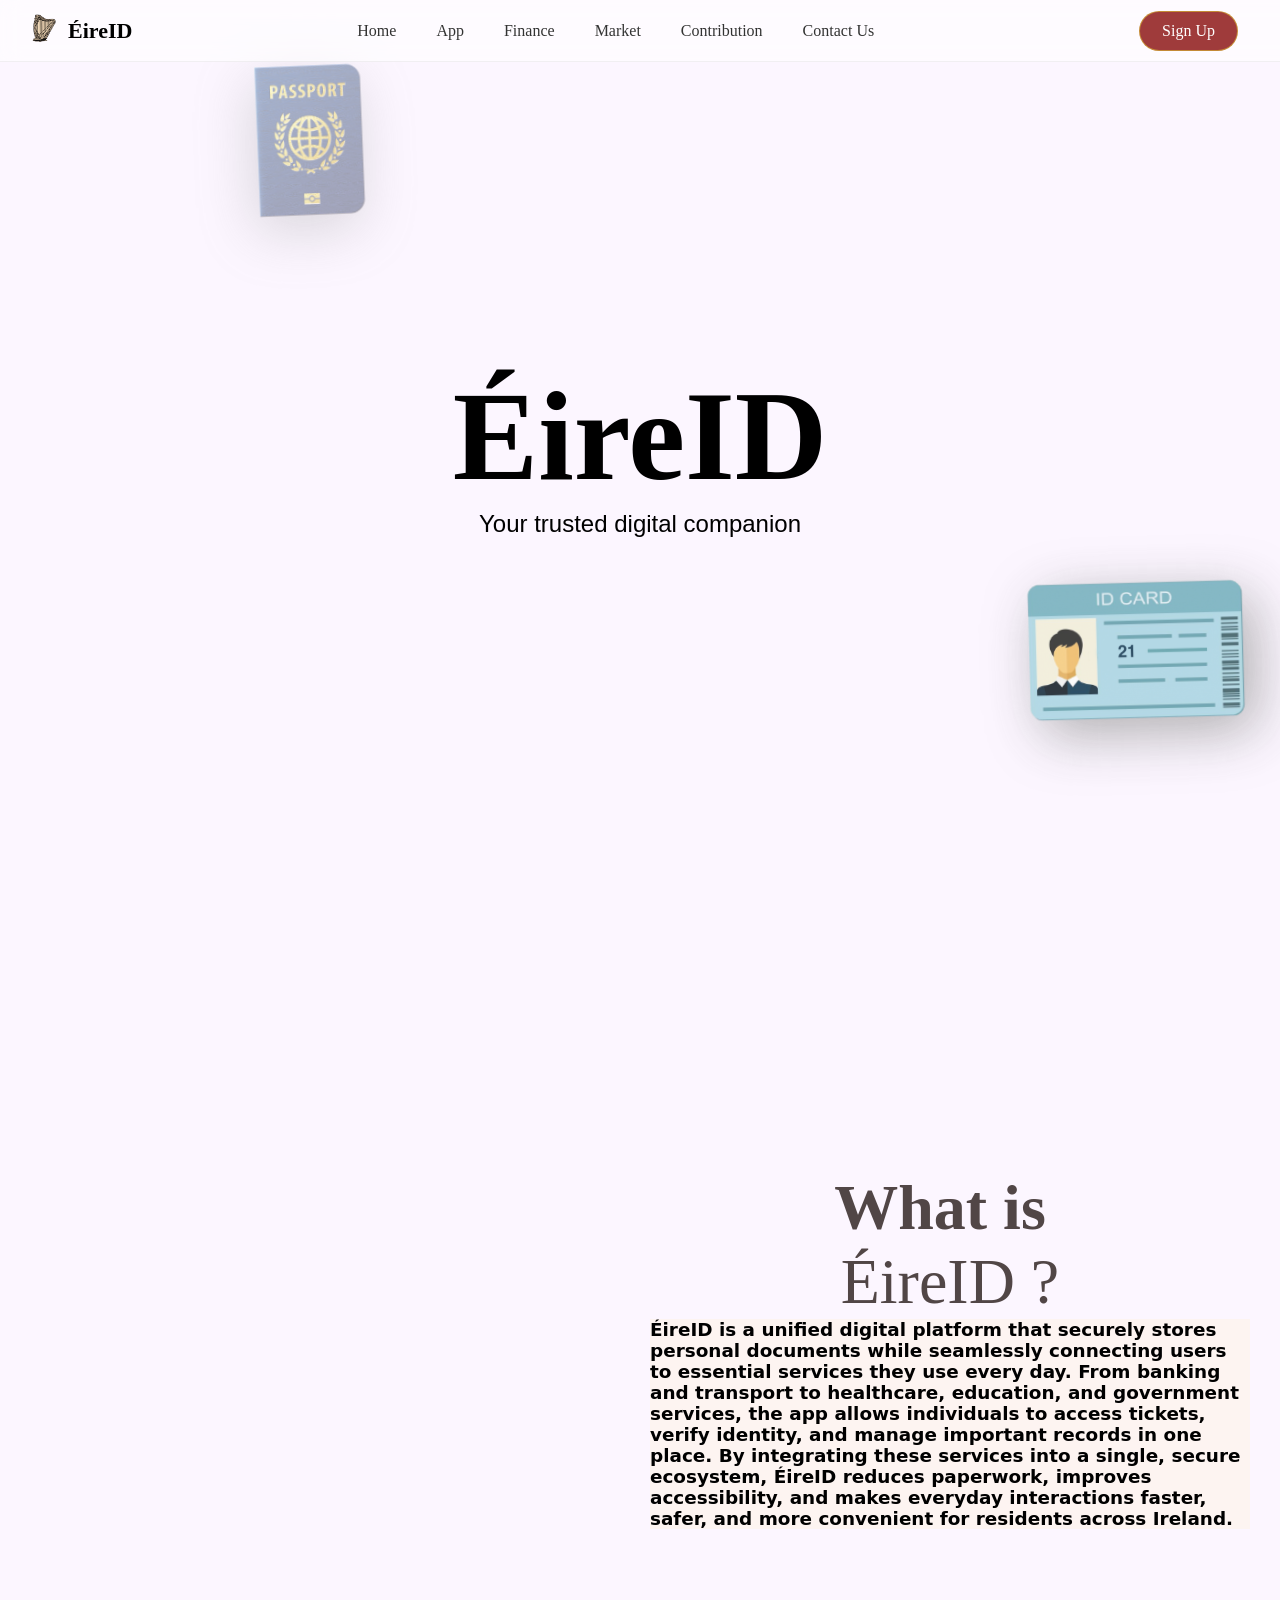
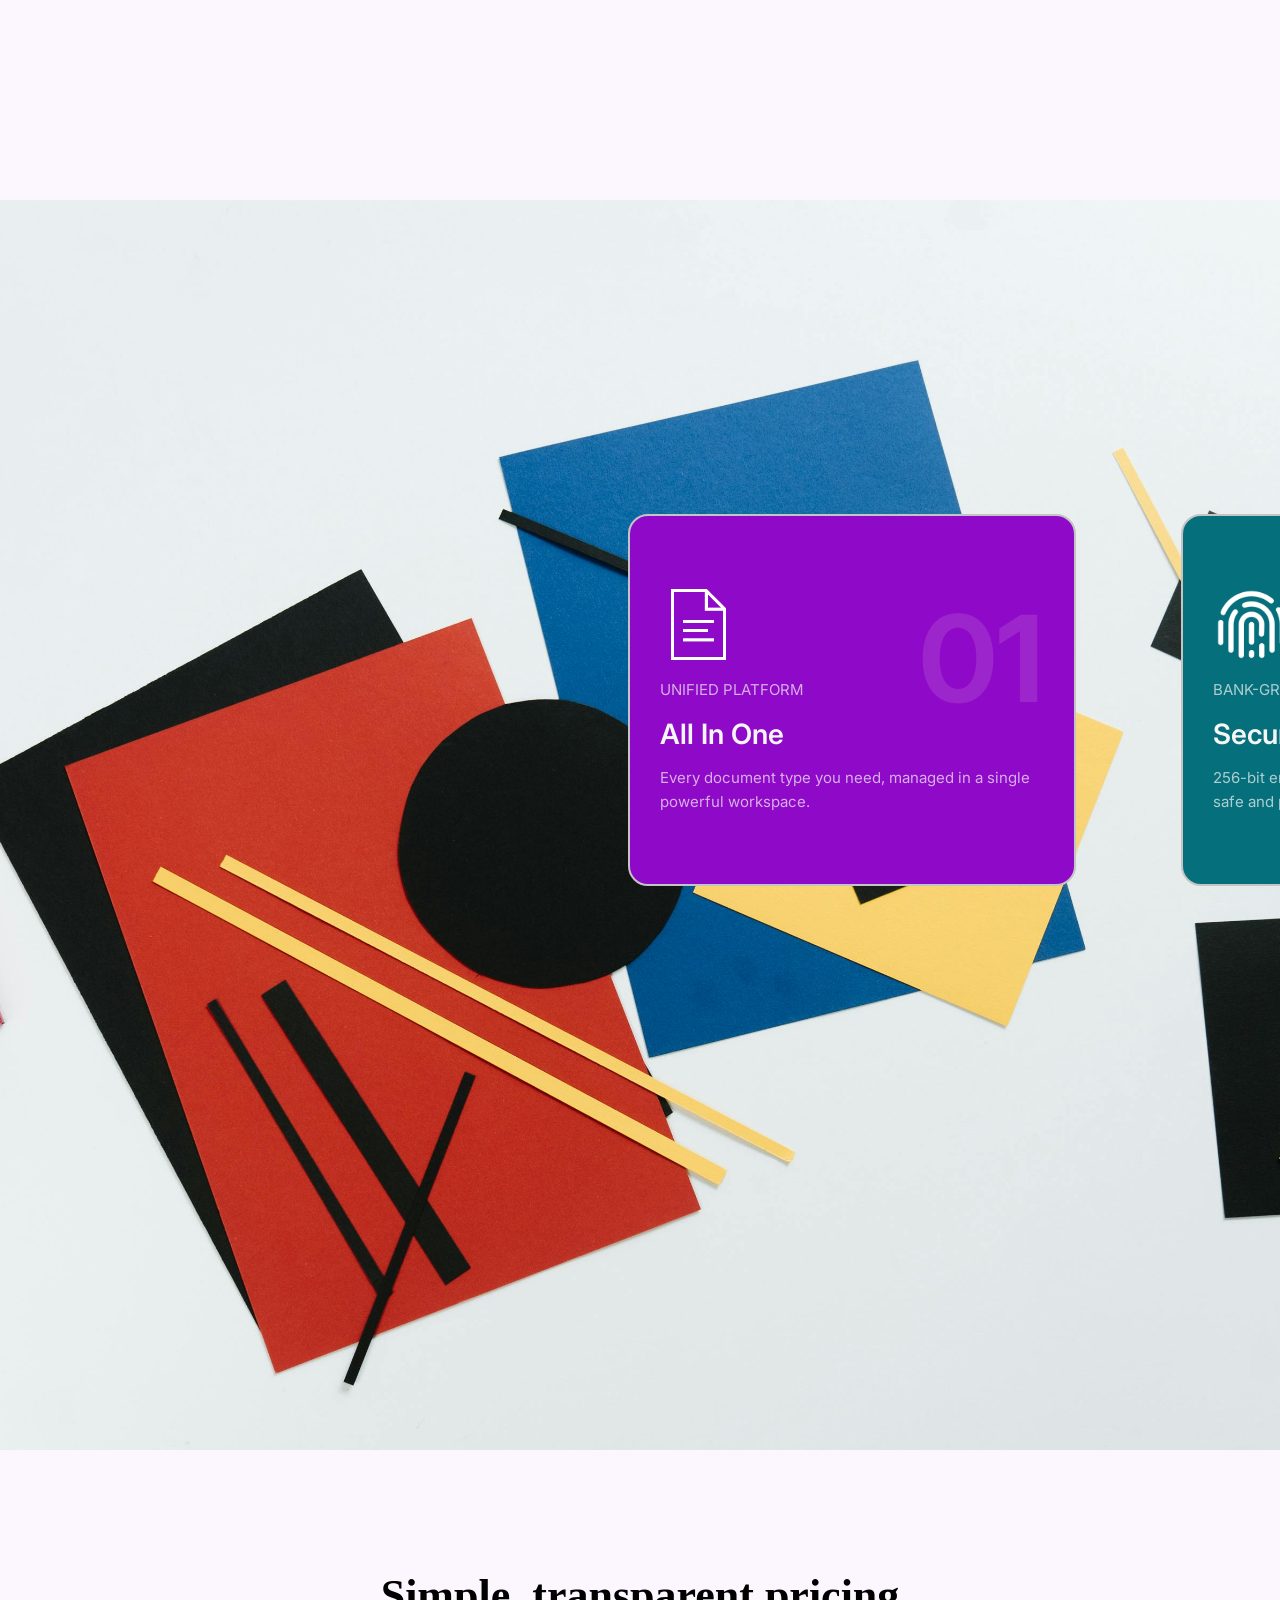
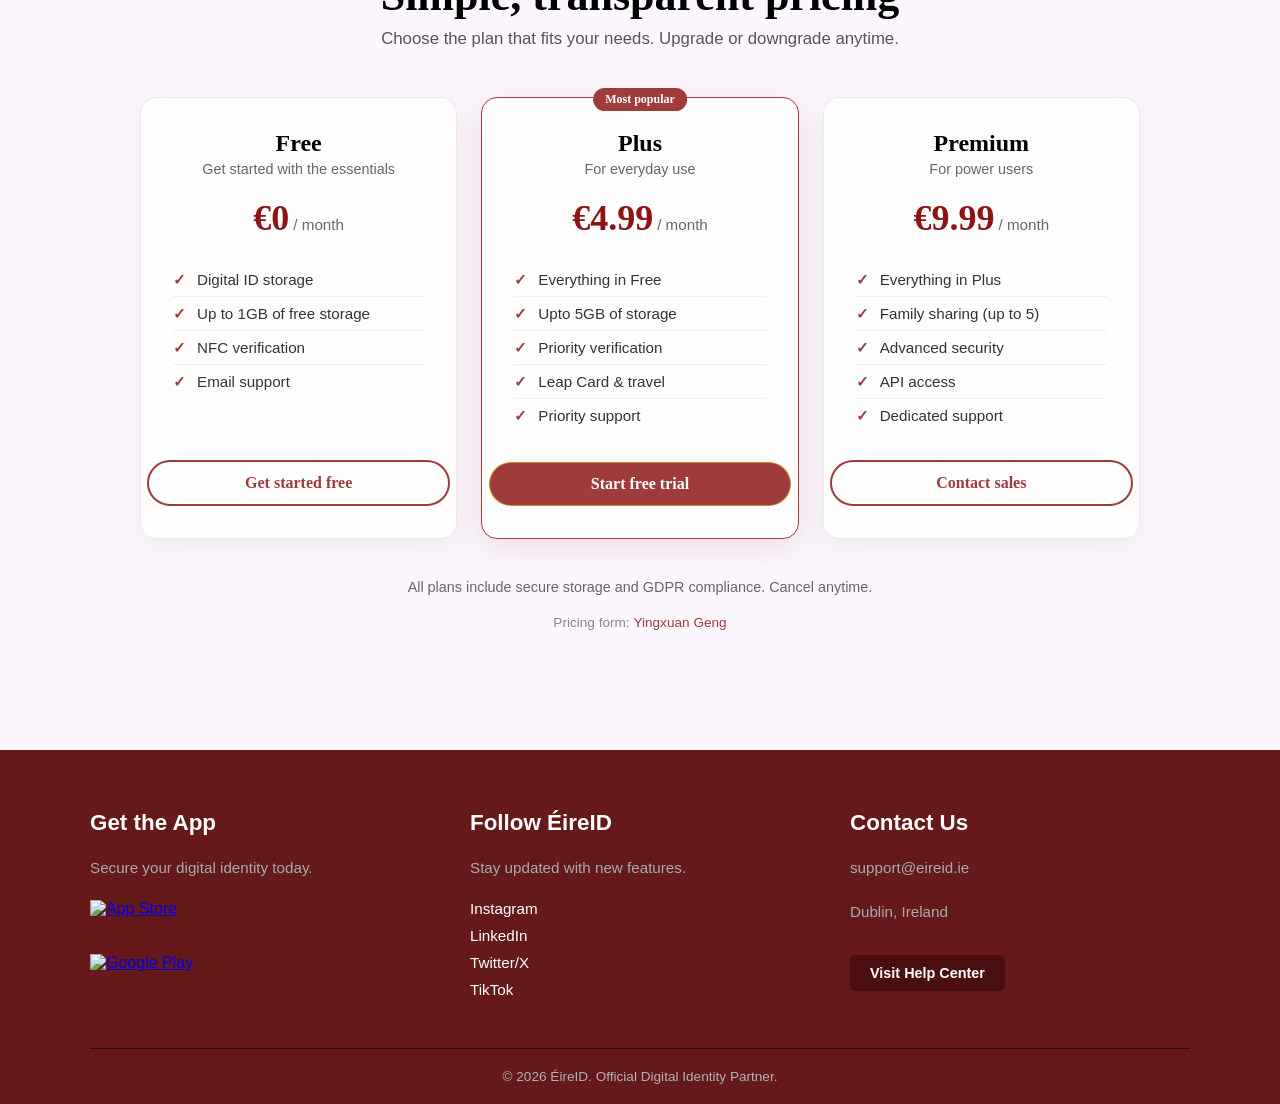
==== commit 0518acd4: "Add contribution forms to contact, finance, and signup pages; update contribution details for Yingxu" ====
--- a/index.html
+++ b/index.html
@@ -193,6 +193,7 @@
         </article>
       </div>
       <p class="pricing-note">All plans include secure storage and GDPR compliance. Cancel anytime.</p>
+      <p class="form-contribution">Pricing form: <a href="contribution.html#m3">Yingxuan Geng</a></p>
     </section>
     
     <section>
--- a/style.css
+++ b/style.css
@@ -281,6 +281,11 @@
 
 #horizontal-scroll {
   padding-bottom: 300px;
+  background-image: url('images/scrollbg.jpg');
+  background-size: cover;
+  background-position: center;
+  background-repeat: no-repeat;
+
 }
 
 .horizontal-scroll-wrapper {
@@ -637,6 +642,30 @@
   margin-top: 2.5rem;
   text-align: center;
   max-width: 560px;
+}
+
+.form-contribution {
+  font-family: Arial, sans-serif;
+  font-size: 0.85rem;
+  color: #888;
+  text-align: center;
+  margin-top: 1.25rem;
+  margin-bottom: 0;
+  max-width: 560px;
+  margin-left: auto;
+  margin-right: auto;
+}
+.form-contribution a {
+  color: rgb(159, 59, 59);
+  font-weight: 500;
+  text-decoration: none;
+}
+.form-contribution a:hover {
+  text-decoration: underline;
+}
+.contact-form-contribution {
+  margin-top: 2rem;
+  max-width: min(1000px, 100%);
 }
 
 @media (max-width: 900px) {
@@ -1555,7 +1584,7 @@
   border-radius: 18px;
   display: block;
   margin-right: 60px;
-  border: 2px solid #5a2f36;
+  border: 1px solid #5a2f36;
 }
 
 .key-features {
@@ -1596,7 +1625,7 @@
   color: black;
   padding: 30px;
   border-radius: 18px;
-  border: 2px solid #5a2f36;
+  border: 1px solid #5a2f36;
 }
 
 .target-business-block h3 {
@@ -1607,6 +1636,68 @@
 .target-business-block p {
   font-size: 18px;
   line-height: 1.6;
+}
+
+.container-value {
+  background: white;
+  border-radius: 20px;
+  padding: 30px;
+  border: 1px solid #5a2f36;
+  margin-left: 30px;
+  margin-right: 30px;
+  margin-bottom: 30px;
+}
+
+.value-info {
+  font-size: 22px;
+  color: #7b4a54;
+  text-align: center;
+}
+.value-info p {
+  font-size: 22px;
+  margin-top: 20px;
+}
+.value-grid {
+  display: grid;
+  grid-template-columns: repeat(3, 1fr);
+  gap: 40px;
+  margin-top: 50px;
+  margin-left: 20px;
+  margin-right: 20px;
+}
+
+.value-card {
+  background: #7b4a54;
+  border-radius: 20px;
+  padding: 30px;
+}
+
+.value-card:hover {
+  transform: translateY(-5px);
+}
+
+.value-card h3 {
+  font-size: 30px;
+  color: white;
+  margin-bottom: 20px;
+  line-height: 1.6;
+}
+
+.value-card ul {
+  margin-top: 10px;
+  margin-bottom: 15px;
+  padding-left: 10px;
+}
+.value-card p {
+  font-size: 22px;
+  margin-top: 40px;
+  color: white;
+}
+.value-card ul li {
+  font-size: 18px;
+  line-height: 1.6;
+  color: white;
+  margin-bottom: 10px;
 }
 
 .documents {
@@ -1749,35 +1840,6 @@
   line-height: 1.8;
   color: #f1f5f9;
 }
-.comparison-table {
-  padding: 200px 1% 20px;
-  text-align: center;
-  padding-bottom: 30px;
-}
-
-.comparison-table h2 {
-  font-size: 35px;
-  margin-bottom: 0px;
-  padding-bottom: 10px;
-  color: #7b4a54;
-}
-
-.comparison-table table {
-  width: 100%;
-  max-width: 1000px;
-  margin: 0 auto;
-  margin-bottom: 100px;
-}
-
-.comparison-table th,
-.comparison-table td {
-  padding: 15px;
-  border: 1px solid white;
-  background-color: #7b4a54;
-  color: white;
-  font-size: 25px;
-}
-
 .like {
   display: flex;
   justify-content: center;
@@ -1816,7 +1878,6 @@
 }
 
 /* Market Section */
-/* shared section width */
 .market-section,
 .segments-section,
 .people-section,
@@ -1824,11 +1885,9 @@
 .growth-section {
   width: 80%;
   margin: 0 auto;
-  padding: 20px 0;
   margin-bottom: 100px;
 }
 
-/* hero */
 .market-section {
   display: grid;
   grid-template-columns: 1fr 1fr;
@@ -1883,6 +1942,7 @@
   justify-self: end;
   width: 100%;
   max-width: 1000px;
+  margin-top: 40px;
 }
 
 .chart-card {
@@ -1955,10 +2015,7 @@
   color: #390a0a;
 }
 
-.section-main-market p:last-child,
-.section-people p:last-child,
-.growth-text p:last-child {
-  color: black;
+.growth-text p {
   font-size: 20px;
 }
 
@@ -2045,12 +2102,72 @@
   color: #6f1b1b;
   font-weight: 600;
   margin-bottom: 10px;
+  font-size: 20px;
+}
+
+.people-card p {
+  color: #666;
   font-size: 18px;
-}
-
-.people-card p:last-child {
-  color: #666;
+  margin-top: 10px;
+}
+
+.comparison-table {
+  padding: 200px 1% 20px;
+  text-align: center;
+  padding-bottom: 30px;
+  padding-top: 10px;
+}
+
+.comparison-table h2 {
+  font-size: 35px;
+  margin-bottom: 0px;
+  padding-bottom: 10px;
+  color: #7b4a54;
+}
+
+.comparison-table table {
+  width: 100%;
+  max-width: 1000px;
+  margin: 0 auto;
+  margin-bottom: 100px;
+}
+
+.comparison-table th,
+.comparison-table td {
+  padding: 15px;
+  border: 1px solid white;
+  background-color: #7b4a54;
+  color: white;
+  font-size: 25px;
+}
+
+.evidence-box {
+  background: white;
+  border-radius: 30px;
+  padding: 20px;
+  min-height: 10px;
+  display: flex;
+  align-items: center;
+  justify-content: center;
+  font-weight: 400;
+  font-size: 28px;
+  margin-top: 20px;
+  margin-left: 80px;
+  margin-right: 40px;
+  border: 1px solid #7b4a54;
+  width: 90%;
+  color: #7b4a54;
+}
+
+.evidence-text p {
   font-size: 20px;
+  margin-top: 30px;
+  margin-bottom: 40px;
+  margin-left: 20px;
+  margin-right: 20px;
+  color: #7b4a54;
+  line-height: 1.6;
+  text-align: center;
 }
 
 .benefits-grid {
@@ -2064,13 +2181,17 @@
   color: white;
   border-radius: 30px;
   padding: 20px;
-  min-height: 10px;
   display: flex;
   align-items: center;
   justify-content: center;
   text-align: center;
   font-weight: 300;
   font-size: 28px;
+  border: 2px solid #9a9697;
+}
+
+.section-benefits {
+  margin-top: 250px;
 }
 
 .growth-section {
@@ -2078,6 +2199,8 @@
   grid-template-columns: 1fr 1fr;
   gap: 24px;
   align-items: start;
+  margin-top: 200px;
+  margin-bottom: 40px;
 }
 
 .growth-market {
@@ -2092,6 +2215,10 @@
   padding: 18px;
   text-align: center;
   border: 1px solid #9a9697;
+  transition: scale(1) translateY(-5px);
+}
+.market-box:hover {
+  transform: scale(1) translateY(-5px);
 }
 
 .market-box h3 {
@@ -2175,7 +2302,10 @@
   gap: 20px;
   align-items: center;
   /* background-color: #bb485f;*/
-  background-color: hsl(0, 0%, 100%);
+  background-image: url('images/bgleaves.png');
+  background-size: cover;
+  background-position: center;
+  background-repeat: no-repeat;
   position: relative;
   overflow: visible;
   border-radius: 20px;
@@ -2183,17 +2313,26 @@
   color: rgb(0, 0, 0);
   z-index: 5;
   isolation: isolate;
-}
-
-.text-box {
-  text-align: left;
-}
+
+
+}
+
 
 .text-box p {
-  font-size: 0.95rem;
+  font-size: clamp(1.1rem, 1.4vw, 2.5rem);
+  line-height: 1.2;
   opacity: 0.9;
 }
-
+.text-box h4 {
+    font-size: clamp(1.8rem, 3vw, 6rem);
+    padding: 6px 0px;
+    border-radius: 20px;
+    font-family: "Inter", sans-serif;
+  color: rgb(75, 0, 0);
+}
+.basic-info {
+  font-size: 22px;
+}
 
 .pop {
   position: absolute;
@@ -2208,13 +2347,12 @@
   padding: 10px;
   border-radius: 15px;
   background-color: #cecece;
-
+  box-shadow: #000000b3 2px 2px 10px;
 }
 
 .float-img img {
   border-radius: 10px;
 }
-
 
 .revenue-graph-section {
   width: 80%;
@@ -2231,7 +2369,8 @@
 .revenue-graph {
   width: 100%;
   max-width: 800px;
-  border: 2px solid rgba(212, 36, 36, 0.88);
+
+  border: 1px solid #b9abab;
   border-radius: 16px;
   padding: 10px;
   background: #fff;
@@ -2242,8 +2381,6 @@
   margin-top: 15px;
 }
 
-/* Financial Summary */
-
 .financial-summary {
   text-align: center;
   padding: 60px 20px;
@@ -2256,6 +2393,143 @@
   margin-bottom: 15px;
 }
 
+
+
+.financial-section {
+  position: relative;
+  background-color: #ffffff;
+  border-radius: 25px;
+  padding: 35px 40px;
+  max-width: 900px;
+  margin: 50px auto;
+  border: 1px solid gray;
+  text-align: center;
+}
+
+.financial-section:hover {
+  transform: translateY(-5px);
+}
+
+.financial-section h3 {
+  font-size: 35px;
+  color: #7b2a2a;
+  margin-bottom: 20px;
+  letter-spacing: 1.2px;
+}
+
+.financial-section p {
+  font-size: 22px;
+  line-height: 1.6;
+  color: #2b2b2b;
+  margin-bottom: 18px;
+}
+
+.financial-section ul {
+  margin: 18px 0 22px 25px;
+  padding: 0;
+}
+
+.financial-section ul li {
+  font-size: 22px;
+  line-height: 1.6;
+  color: #333;
+  margin-bottom: 15px;
+}
+
+.financial-section strong {
+  color: #5c0f0f;
+  font-weight: 600;
+}
+
+.cost-breakdown {
+  display: grid;
+  grid-template-columns: repeat(auto-fit, minmax(250px, 1fr));
+  gap: 20px;
+  margin: 30px 0;
+}
+
+@media (min-width: 1024px) {
+  .cost-breakdown {
+    grid-template-columns: repeat(2, 1fr);
+  }
+}
+
+.cost-item {
+  background: rgba(255, 255, 255, 0.8);
+  border-radius: 15px;
+  padding: 20px;
+  text-align: center;
+  border:2px solid #5b1d1d;
+  box-shadow: 0 4px 8px rgba(0, 0, 0, 0.1);
+  transition: transform 0.3s ease, box-shadow 0.3s ease;
+}
+
+.cost-item:hover {
+  transform: translateY(-5px);
+  box-shadow: 0 8px 16px rgba(0, 0, 0, 0.2);
+}
+
+.cost-item h4 {
+  font-size: 24px;
+  color: #7b2a2a;
+  margin-bottom: 10px;
+}
+
+.cost-amount {
+  font-size: 28px;
+  font-weight: bold;
+  color: #5c0f0f;
+  margin: 10px 0;
+}
+
+.cost-desc {
+  font-size: 16px;
+  color: #555;
+  line-height: 1.5;
+}
+
+.finance-text {
+  font-size: 22px;
+}
+
+/* Responsive */
+@media (max-width: 768px) {
+  .financial-section {
+    padding: 25px 22px;
+  }
+
+  .cost-breakdown {
+    grid-template-columns: 1fr;
+    gap: 15px;
+  }
+
+  .cost-item {
+    padding: 15px;
+  }
+
+  .cost-item h4 {
+    font-size: 20px;
+  }
+
+  .cost-amount {
+    font-size: 24px;
+  }
+
+  .cost-desc {
+    font-size: 14px;
+  }
+
+  .financial-section h4 {
+
+    font-size: 1.6rem;
+  }
+
+  .financial-section p,
+  .financial-section ul li {
+    font-size: 1rem;
+  }
+}
+
 /* Mobile Fix */
 
 @media (max-width: 768px) {
@@ -2266,6 +2540,7 @@
   .floater-box {
     flex-direction: column;
     text-align: center;
+
   }
 
   .text-box {
@@ -2362,3 +2637,269 @@
     margin: 0 auto 12px auto;
   }
 }
+
+/* ========== Revenue Projection Bento Grid ========== */
+.revenue-projection-section {
+  width: 100%;
+  padding: 200px 0px;
+  background: linear-gradient(135deg, #fcf6ff 0%, #f0e6ff 100%);
+  display: flex;
+  flex-direction: column;
+  align-items: center;
+
+
+}
+
+.revenue-projection-container {
+  max-width: 1200px;
+
+}
+
+.revenue-projection-title {
+  font-family: serif;
+  font-size: clamp(2.5rem, 6vw, 3.2rem);
+  color: #2c1810;
+  text-align: center;
+  margin-bottom: 0.5rem;
+  font-weight: 700;
+  letter-spacing: -0.5px;
+}
+
+.revenue-projection-subtitle {
+  font-family: Arial, sans-serif;
+  font-size: 1.1rem;
+  color: #666;
+  text-align: center;
+  margin-bottom: 3.5rem;
+  opacity: 0.85;
+}
+
+.bento-grid {
+  display: grid;
+  grid-auto-columns: 0.5fr;
+  grid-auto-rows: 0.5fr;
+  gap: 1.5rem;
+  grid-template-areas:
+    "bento-1 bento-1 bento-2 bento-3"
+    "bento-1 bento-1 bento-4 bento-4"
+    "bento-5 bento-6 bento-7 bento-7";
+}
+
+
+.bento-item {
+  border-radius: 20px;
+  padding: 2rem;
+  display: flex;
+  flex-direction: column;
+  justify-content: center;
+  box-shadow: 0 8px 32px rgba(0, 0, 0, 0.134);
+  transition: all 0.3s cubic-bezier(0.34, 1.56, 0.64, 1);
+  border: 1px solid rgba(255, 255, 255, 0.5);
+
+}
+
+.bento-item:hover {
+  transform: translateY(-8px);
+  box-shadow: 0 12px 48px rgba(0, 0, 0, 0.12);
+  transition: ease-out;
+}
+
+.bento-content {
+  width: 100%;
+  text-align: center;
+}
+
+.bento-content h3 {
+  font-size: 1.3rem;
+  font-weight: 700;
+  margin-bottom: 1rem;
+  letter-spacing: 0.5px;
+}
+
+.bento-content h4 {
+  font-size: 1.1rem;
+  font-weight: 600;
+  margin-bottom: 0.8rem;
+  letter-spacing: 0.3px;
+}
+
+.bento-desc {
+  font-size: 0.95rem;
+  line-height: 1.6;
+  opacity: 0.9;
+  margin-top: 0.5rem;
+}
+
+
+.bento-feature {
+  background: linear-gradient(135deg, #d4a574 0%, #c99a6e 100%);
+  color: #2c1810;
+}
+
+.bento-feature .bento-content h3 {
+  color: #2c1810;
+}
+
+.bento-blue {
+  background: linear-gradient(135deg, #4a90e2 0%, #357abd 100%);
+  color: #fff;
+}
+
+.bento-purple {
+  background: linear-gradient(135deg, #9b59b6 0%, #8e44ad 100%);
+  color: #fff;
+}
+
+.bento-gold {
+  background: linear-gradient(135deg, #f39c12 0%, #e67e22 100%);
+  color: #fff;
+}
+
+.bento-teal {
+  background: linear-gradient(135deg, #1abc9c 0%, #16a085 100%);
+  color: #fff;
+}
+
+.bento-coral {
+  background: linear-gradient(135deg, #e74c3c 0%, #c0392b 100%);
+  color: #fff;
+}
+
+.bento-burgundy {
+  background: linear-gradient(135deg, #8b2e2e 0%, #6b1f1f 100%);
+  color: #fff;
+}
+
+/* Stat highlight styles */
+.stat-highlight {
+  background: rgba(255, 255, 255, 0.15);
+  border-radius: 15px;
+  padding: 1.5rem;
+  margin: 1rem 0;
+  backdrop-filter: blur(5px);
+}
+
+.stat-row {
+  display: flex;
+  justify-content: space-between;
+  align-items: center;
+  margin: 0.8rem 0;
+  font-size: rem;
+}
+
+.stat-label {
+  opacity: 0.9;
+  font-weight: 500;
+}
+
+.stat-value {
+  font-size: 1.5rem;
+  font-weight: 700;
+  letter-spacing: 0.5px;
+}
+
+.bento-feature .stat-value {
+  color: #2c1810;
+}
+
+.metric-box {
+  background: rgba(255, 255, 255, 0.15);
+  border-radius: 12px;
+  padding: 1.2rem;
+  text-align: center;
+  backdrop-filter: blur(5px);
+  margin-top: 0.5rem;
+}
+
+.metric-label {
+  font-size: 0.9rem;
+  opacity: 0.85;
+  margin-bottom: 0.3rem;
+}
+
+.metric-value {
+  font-size: 2.2rem;
+  font-weight: 700;
+  letter-spacing: 0.5px;
+  margin: 0;
+}
+
+/* Responsive design */
+@media (max-width: 1300px) {
+
+  .revenue-projection-container {
+    max-width: none; 
+  }
+  .bento-grid {
+   grid-auto-columns: 1fr;
+   grid-auto-rows: 0.8fr;
+   grid-template-areas:
+    "bento-1 bento-1"
+    "bento-2 bento-3"
+    "bento-4 bento-4"
+    "bento-5 bento-6"
+    "bento-7 bento-7"
+  }
+}
+
+@media (max-width: 768px) {
+  .bento-grid {
+    padding: 0px 50px;
+  }
+  .revenue-projection-title {
+    font-size: clamp(1.8rem, 5vw, 2.5rem);
+    margin-bottom: 0.3rem;
+  }
+
+  .revenue-projection-subtitle {
+    font-size: 1rem;
+    margin-bottom: 2.5rem;
+  }
+
+
+  .bento-item {
+    padding: 1.5rem;
+  }
+
+  .bento-content h3,
+  .bento-content h4 {
+    font-size: 1rem;
+  }
+
+  .metric-value {
+    font-size: 1.8rem;
+  }
+
+  .stat-value {
+    font-size: 1.3rem;
+  }
+}
+
+@media (max-width: 580px) {
+
+.bento-grid {
+  padding: 20px;
+
+
+}
+
+  .revenue-projection-title {
+    font-size: 1.8rem;
+  }
+
+  .bento-item {
+    padding: 1.0rem;
+    border-radius: 15px;
+  }
+
+  .bento-content h4 {
+    font-size: 0.9rem;
+  }
+
+  .metric-value {
+    font-size: 1.5rem;
+  }
+
+
+}
+
--- a/style.css
+++ b/style.css
@@ -281,6 +281,11 @@
 
 #horizontal-scroll {
   padding-bottom: 300px;
+  background-image: url('images/scrollbg.jpg');
+  background-size: cover;
+  background-position: center;
+  background-repeat: no-repeat;
+
 }
 
 .horizontal-scroll-wrapper {
@@ -637,6 +642,30 @@
   margin-top: 2.5rem;
   text-align: center;
   max-width: 560px;
+}
+
+.form-contribution {
+  font-family: Arial, sans-serif;
+  font-size: 0.85rem;
+  color: #888;
+  text-align: center;
+  margin-top: 1.25rem;
+  margin-bottom: 0;
+  max-width: 560px;
+  margin-left: auto;
+  margin-right: auto;
+}
+.form-contribution a {
+  color: rgb(159, 59, 59);
+  font-weight: 500;
+  text-decoration: none;
+}
+.form-contribution a:hover {
+  text-decoration: underline;
+}
+.contact-form-contribution {
+  margin-top: 2rem;
+  max-width: min(1000px, 100%);
 }
 
 @media (max-width: 900px) {
@@ -1555,7 +1584,7 @@
   border-radius: 18px;
   display: block;
   margin-right: 60px;
-  border: 2px solid #5a2f36;
+  border: 1px solid #5a2f36;
 }
 
 .key-features {
@@ -1596,7 +1625,7 @@
   color: black;
   padding: 30px;
   border-radius: 18px;
-  border: 2px solid #5a2f36;
+  border: 1px solid #5a2f36;
 }
 
 .target-business-block h3 {
@@ -1607,6 +1636,68 @@
 .target-business-block p {
   font-size: 18px;
   line-height: 1.6;
+}
+
+.container-value {
+  background: white;
+  border-radius: 20px;
+  padding: 30px;
+  border: 1px solid #5a2f36;
+  margin-left: 30px;
+  margin-right: 30px;
+  margin-bottom: 30px;
+}
+
+.value-info {
+  font-size: 22px;
+  color: #7b4a54;
+  text-align: center;
+}
+.value-info p {
+  font-size: 22px;
+  margin-top: 20px;
+}
+.value-grid {
+  display: grid;
+  grid-template-columns: repeat(3, 1fr);
+  gap: 40px;
+  margin-top: 50px;
+  margin-left: 20px;
+  margin-right: 20px;
+}
+
+.value-card {
+  background: #7b4a54;
+  border-radius: 20px;
+  padding: 30px;
+}
+
+.value-card:hover {
+  transform: translateY(-5px);
+}
+
+.value-card h3 {
+  font-size: 30px;
+  color: white;
+  margin-bottom: 20px;
+  line-height: 1.6;
+}
+
+.value-card ul {
+  margin-top: 10px;
+  margin-bottom: 15px;
+  padding-left: 10px;
+}
+.value-card p {
+  font-size: 22px;
+  margin-top: 40px;
+  color: white;
+}
+.value-card ul li {
+  font-size: 18px;
+  line-height: 1.6;
+  color: white;
+  margin-bottom: 10px;
 }
 
 .documents {
@@ -1749,35 +1840,6 @@
   line-height: 1.8;
   color: #f1f5f9;
 }
-.comparison-table {
-  padding: 200px 1% 20px;
-  text-align: center;
-  padding-bottom: 30px;
-}
-
-.comparison-table h2 {
-  font-size: 35px;
-  margin-bottom: 0px;
-  padding-bottom: 10px;
-  color: #7b4a54;
-}
-
-.comparison-table table {
-  width: 100%;
-  max-width: 1000px;
-  margin: 0 auto;
-  margin-bottom: 100px;
-}
-
-.comparison-table th,
-.comparison-table td {
-  padding: 15px;
-  border: 1px solid white;
-  background-color: #7b4a54;
-  color: white;
-  font-size: 25px;
-}
-
 .like {
   display: flex;
   justify-content: center;
@@ -1816,7 +1878,6 @@
 }
 
 /* Market Section */
-/* shared section width */
 .market-section,
 .segments-section,
 .people-section,
@@ -1824,11 +1885,9 @@
 .growth-section {
   width: 80%;
   margin: 0 auto;
-  padding: 20px 0;
   margin-bottom: 100px;
 }
 
-/* hero */
 .market-section {
   display: grid;
   grid-template-columns: 1fr 1fr;
@@ -1883,6 +1942,7 @@
   justify-self: end;
   width: 100%;
   max-width: 1000px;
+  margin-top: 40px;
 }
 
 .chart-card {
@@ -1955,10 +2015,7 @@
   color: #390a0a;
 }
 
-.section-main-market p:last-child,
-.section-people p:last-child,
-.growth-text p:last-child {
-  color: black;
+.growth-text p {
   font-size: 20px;
 }
 
@@ -2045,12 +2102,72 @@
   color: #6f1b1b;
   font-weight: 600;
   margin-bottom: 10px;
+  font-size: 20px;
+}
+
+.people-card p {
+  color: #666;
   font-size: 18px;
-}
-
-.people-card p:last-child {
-  color: #666;
+  margin-top: 10px;
+}
+
+.comparison-table {
+  padding: 200px 1% 20px;
+  text-align: center;
+  padding-bottom: 30px;
+  padding-top: 10px;
+}
+
+.comparison-table h2 {
+  font-size: 35px;
+  margin-bottom: 0px;
+  padding-bottom: 10px;
+  color: #7b4a54;
+}
+
+.comparison-table table {
+  width: 100%;
+  max-width: 1000px;
+  margin: 0 auto;
+  margin-bottom: 100px;
+}
+
+.comparison-table th,
+.comparison-table td {
+  padding: 15px;
+  border: 1px solid white;
+  background-color: #7b4a54;
+  color: white;
+  font-size: 25px;
+}
+
+.evidence-box {
+  background: white;
+  border-radius: 30px;
+  padding: 20px;
+  min-height: 10px;
+  display: flex;
+  align-items: center;
+  justify-content: center;
+  font-weight: 400;
+  font-size: 28px;
+  margin-top: 20px;
+  margin-left: 80px;
+  margin-right: 40px;
+  border: 1px solid #7b4a54;
+  width: 90%;
+  color: #7b4a54;
+}
+
+.evidence-text p {
   font-size: 20px;
+  margin-top: 30px;
+  margin-bottom: 40px;
+  margin-left: 20px;
+  margin-right: 20px;
+  color: #7b4a54;
+  line-height: 1.6;
+  text-align: center;
 }
 
 .benefits-grid {
@@ -2064,13 +2181,17 @@
   color: white;
   border-radius: 30px;
   padding: 20px;
-  min-height: 10px;
   display: flex;
   align-items: center;
   justify-content: center;
   text-align: center;
   font-weight: 300;
   font-size: 28px;
+  border: 2px solid #9a9697;
+}
+
+.section-benefits {
+  margin-top: 250px;
 }
 
 .growth-section {
@@ -2078,6 +2199,8 @@
   grid-template-columns: 1fr 1fr;
   gap: 24px;
   align-items: start;
+  margin-top: 200px;
+  margin-bottom: 40px;
 }
 
 .growth-market {
@@ -2092,6 +2215,10 @@
   padding: 18px;
   text-align: center;
   border: 1px solid #9a9697;
+  transition: scale(1) translateY(-5px);
+}
+.market-box:hover {
+  transform: scale(1) translateY(-5px);
 }
 
 .market-box h3 {
@@ -2175,7 +2302,10 @@
   gap: 20px;
   align-items: center;
   /* background-color: #bb485f;*/
-  background-color: hsl(0, 0%, 100%);
+  background-image: url('images/bgleaves.png');
+  background-size: cover;
+  background-position: center;
+  background-repeat: no-repeat;
   position: relative;
   overflow: visible;
   border-radius: 20px;
@@ -2183,17 +2313,26 @@
   color: rgb(0, 0, 0);
   z-index: 5;
   isolation: isolate;
-}
-
-.text-box {
-  text-align: left;
-}
+
+
+}
+
 
 .text-box p {
-  font-size: 0.95rem;
+  font-size: clamp(1.1rem, 1.4vw, 2.5rem);
+  line-height: 1.2;
   opacity: 0.9;
 }
-
+.text-box h4 {
+    font-size: clamp(1.8rem, 3vw, 6rem);
+    padding: 6px 0px;
+    border-radius: 20px;
+    font-family: "Inter", sans-serif;
+  color: rgb(75, 0, 0);
+}
+.basic-info {
+  font-size: 22px;
+}
 
 .pop {
   position: absolute;
@@ -2208,13 +2347,12 @@
   padding: 10px;
   border-radius: 15px;
   background-color: #cecece;
-
+  box-shadow: #000000b3 2px 2px 10px;
 }
 
 .float-img img {
   border-radius: 10px;
 }
-
 
 .revenue-graph-section {
   width: 80%;
@@ -2231,7 +2369,8 @@
 .revenue-graph {
   width: 100%;
   max-width: 800px;
-  border: 2px solid rgba(212, 36, 36, 0.88);
+
+  border: 1px solid #b9abab;
   border-radius: 16px;
   padding: 10px;
   background: #fff;
@@ -2242,8 +2381,6 @@
   margin-top: 15px;
 }
 
-/* Financial Summary */
-
 .financial-summary {
   text-align: center;
   padding: 60px 20px;
@@ -2256,6 +2393,143 @@
   margin-bottom: 15px;
 }
 
+
+
+.financial-section {
+  position: relative;
+  background-color: #ffffff;
+  border-radius: 25px;
+  padding: 35px 40px;
+  max-width: 900px;
+  margin: 50px auto;
+  border: 1px solid gray;
+  text-align: center;
+}
+
+.financial-section:hover {
+  transform: translateY(-5px);
+}
+
+.financial-section h3 {
+  font-size: 35px;
+  color: #7b2a2a;
+  margin-bottom: 20px;
+  letter-spacing: 1.2px;
+}
+
+.financial-section p {
+  font-size: 22px;
+  line-height: 1.6;
+  color: #2b2b2b;
+  margin-bottom: 18px;
+}
+
+.financial-section ul {
+  margin: 18px 0 22px 25px;
+  padding: 0;
+}
+
+.financial-section ul li {
+  font-size: 22px;
+  line-height: 1.6;
+  color: #333;
+  margin-bottom: 15px;
+}
+
+.financial-section strong {
+  color: #5c0f0f;
+  font-weight: 600;
+}
+
+.cost-breakdown {
+  display: grid;
+  grid-template-columns: repeat(auto-fit, minmax(250px, 1fr));
+  gap: 20px;
+  margin: 30px 0;
+}
+
+@media (min-width: 1024px) {
+  .cost-breakdown {
+    grid-template-columns: repeat(2, 1fr);
+  }
+}
+
+.cost-item {
+  background: rgba(255, 255, 255, 0.8);
+  border-radius: 15px;
+  padding: 20px;
+  text-align: center;
+  border:2px solid #5b1d1d;
+  box-shadow: 0 4px 8px rgba(0, 0, 0, 0.1);
+  transition: transform 0.3s ease, box-shadow 0.3s ease;
+}
+
+.cost-item:hover {
+  transform: translateY(-5px);
+  box-shadow: 0 8px 16px rgba(0, 0, 0, 0.2);
+}
+
+.cost-item h4 {
+  font-size: 24px;
+  color: #7b2a2a;
+  margin-bottom: 10px;
+}
+
+.cost-amount {
+  font-size: 28px;
+  font-weight: bold;
+  color: #5c0f0f;
+  margin: 10px 0;
+}
+
+.cost-desc {
+  font-size: 16px;
+  color: #555;
+  line-height: 1.5;
+}
+
+.finance-text {
+  font-size: 22px;
+}
+
+/* Responsive */
+@media (max-width: 768px) {
+  .financial-section {
+    padding: 25px 22px;
+  }
+
+  .cost-breakdown {
+    grid-template-columns: 1fr;
+    gap: 15px;
+  }
+
+  .cost-item {
+    padding: 15px;
+  }
+
+  .cost-item h4 {
+    font-size: 20px;
+  }
+
+  .cost-amount {
+    font-size: 24px;
+  }
+
+  .cost-desc {
+    font-size: 14px;
+  }
+
+  .financial-section h4 {
+
+    font-size: 1.6rem;
+  }
+
+  .financial-section p,
+  .financial-section ul li {
+    font-size: 1rem;
+  }
+}
+
 /* Mobile Fix */
 
 @media (max-width: 768px) {
@@ -2266,6 +2540,7 @@
   .floater-box {
     flex-direction: column;
     text-align: center;
+
   }
 
   .text-box {
@@ -2362,3 +2637,269 @@
     margin: 0 auto 12px auto;
   }
 }
+
+/* ========== Revenue Projection Bento Grid ========== */
+.revenue-projection-section {
+  width: 100%;
+  padding: 200px 0px;
+  background: linear-gradient(135deg, #fcf6ff 0%, #f0e6ff 100%);
+  display: flex;
+  flex-direction: column;
+  align-items: center;
+
+
+}
+
+.revenue-projection-container {
+  max-width: 1200px;
+
+}
+
+.revenue-projection-title {
+  font-family: serif;
+  font-size: clamp(2.5rem, 6vw, 3.2rem);
+  color: #2c1810;
+  text-align: center;
+  margin-bottom: 0.5rem;
+  font-weight: 700;
+  letter-spacing: -0.5px;
+}
+
+.revenue-projection-subtitle {
+  font-family: Arial, sans-serif;
+  font-size: 1.1rem;
+  color: #666;
+  text-align: center;
+  margin-bottom: 3.5rem;
+  opacity: 0.85;
+}
+
+.bento-grid {
+  display: grid;
+  grid-auto-columns: 0.5fr;
+  grid-auto-rows: 0.5fr;
+  gap: 1.5rem;
+  grid-template-areas:
+    "bento-1 bento-1 bento-2 bento-3"
+    "bento-1 bento-1 bento-4 bento-4"
+    "bento-5 bento-6 bento-7 bento-7";
+}
+
+
+.bento-item {
+  border-radius: 20px;
+  padding: 2rem;
+  display: flex;
+  flex-direction: column;
+  justify-content: center;
+  box-shadow: 0 8px 32px rgba(0, 0, 0, 0.134);
+  transition: all 0.3s cubic-bezier(0.34, 1.56, 0.64, 1);
+  border: 1px solid rgba(255, 255, 255, 0.5);
+
+}
+
+.bento-item:hover {
+  transform: translateY(-8px);
+  box-shadow: 0 12px 48px rgba(0, 0, 0, 0.12);
+  transition: ease-out;
+}
+
+.bento-content {
+  width: 100%;
+  text-align: center;
+}
+
+.bento-content h3 {
+  font-size: 1.3rem;
+  font-weight: 700;
+  margin-bottom: 1rem;
+  letter-spacing: 0.5px;
+}
+
+.bento-content h4 {
+  font-size: 1.1rem;
+  font-weight: 600;
+  margin-bottom: 0.8rem;
+  letter-spacing: 0.3px;
+}
+
+.bento-desc {
+  font-size: 0.95rem;
+  line-height: 1.6;
+  opacity: 0.9;
+  margin-top: 0.5rem;
+}
+
+
+.bento-feature {
+  background: linear-gradient(135deg, #d4a574 0%, #c99a6e 100%);
+  color: #2c1810;
+}
+
+.bento-feature .bento-content h3 {
+  color: #2c1810;
+}
+
+.bento-blue {
+  background: linear-gradient(135deg, #4a90e2 0%, #357abd 100%);
+  color: #fff;
+}
+
+.bento-purple {
+  background: linear-gradient(135deg, #9b59b6 0%, #8e44ad 100%);
+  color: #fff;
+}
+
+.bento-gold {
+  background: linear-gradient(135deg, #f39c12 0%, #e67e22 100%);
+  color: #fff;
+}
+
+.bento-teal {
+  background: linear-gradient(135deg, #1abc9c 0%, #16a085 100%);
+  color: #fff;
+}
+
+.bento-coral {
+  background: linear-gradient(135deg, #e74c3c 0%, #c0392b 100%);
+  color: #fff;
+}
+
+.bento-burgundy {
+  background: linear-gradient(135deg, #8b2e2e 0%, #6b1f1f 100%);
+  color: #fff;
+}
+
+/* Stat highlight styles */
+.stat-highlight {
+  background: rgba(255, 255, 255, 0.15);
+  border-radius: 15px;
+  padding: 1.5rem;
+  margin: 1rem 0;
+  backdrop-filter: blur(5px);
+}
+
+.stat-row {
+  display: flex;
+  justify-content: space-between;
+  align-items: center;
+  margin: 0.8rem 0;
+  font-size: rem;
+}
+
+.stat-label {
+  opacity: 0.9;
+  font-weight: 500;
+}
+
+.stat-value {
+  font-size: 1.5rem;
+  font-weight: 700;
+  letter-spacing: 0.5px;
+}
+
+.bento-feature .stat-value {
+  color: #2c1810;
+}
+
+.metric-box {
+  background: rgba(255, 255, 255, 0.15);
+  border-radius: 12px;
+  padding: 1.2rem;
+  text-align: center;
+  backdrop-filter: blur(5px);
+  margin-top: 0.5rem;
+}
+
+.metric-label {
+  font-size: 0.9rem;
+  opacity: 0.85;
+  margin-bottom: 0.3rem;
+}
+
+.metric-value {
+  font-size: 2.2rem;
+  font-weight: 700;
+  letter-spacing: 0.5px;
+  margin: 0;
+}
+
+/* Responsive design */
+@media (max-width: 1300px) {
+
+  .revenue-projection-container {
+    max-width: none; 
+  }
+  .bento-grid {
+   grid-auto-columns: 1fr;
+   grid-auto-rows: 0.8fr;
+   grid-template-areas:
+    "bento-1 bento-1"
+    "bento-2 bento-3"
+    "bento-4 bento-4"
+    "bento-5 bento-6"
+    "bento-7 bento-7"
+  }
+}
+
+@media (max-width: 768px) {
+  .bento-grid {
+    padding: 0px 50px;
+  }
+  .revenue-projection-title {
+    font-size: clamp(1.8rem, 5vw, 2.5rem);
+    margin-bottom: 0.3rem;
+  }
+
+  .revenue-projection-subtitle {
+    font-size: 1rem;
+    margin-bottom: 2.5rem;
+  }
+
+
+  .bento-item {
+    padding: 1.5rem;
+  }
+
+  .bento-content h3,
+  .bento-content h4 {
+    font-size: 1rem;
+  }
+
+  .metric-value {
+    font-size: 1.8rem;
+  }
+
+  .stat-value {
+    font-size: 1.3rem;
+  }
+}
+
+@media (max-width: 580px) {
+
+.bento-grid {
+  padding: 20px;
+
+
+}
+
+  .revenue-projection-title {
+    font-size: 1.8rem;
+  }
+
+  .bento-item {
+    padding: 1.0rem;
+    border-radius: 15px;
+  }
+
+  .bento-content h4 {
+    font-size: 0.9rem;
+  }
+
+  .metric-value {
+    font-size: 1.5rem;
+  }
+
+
+}
+
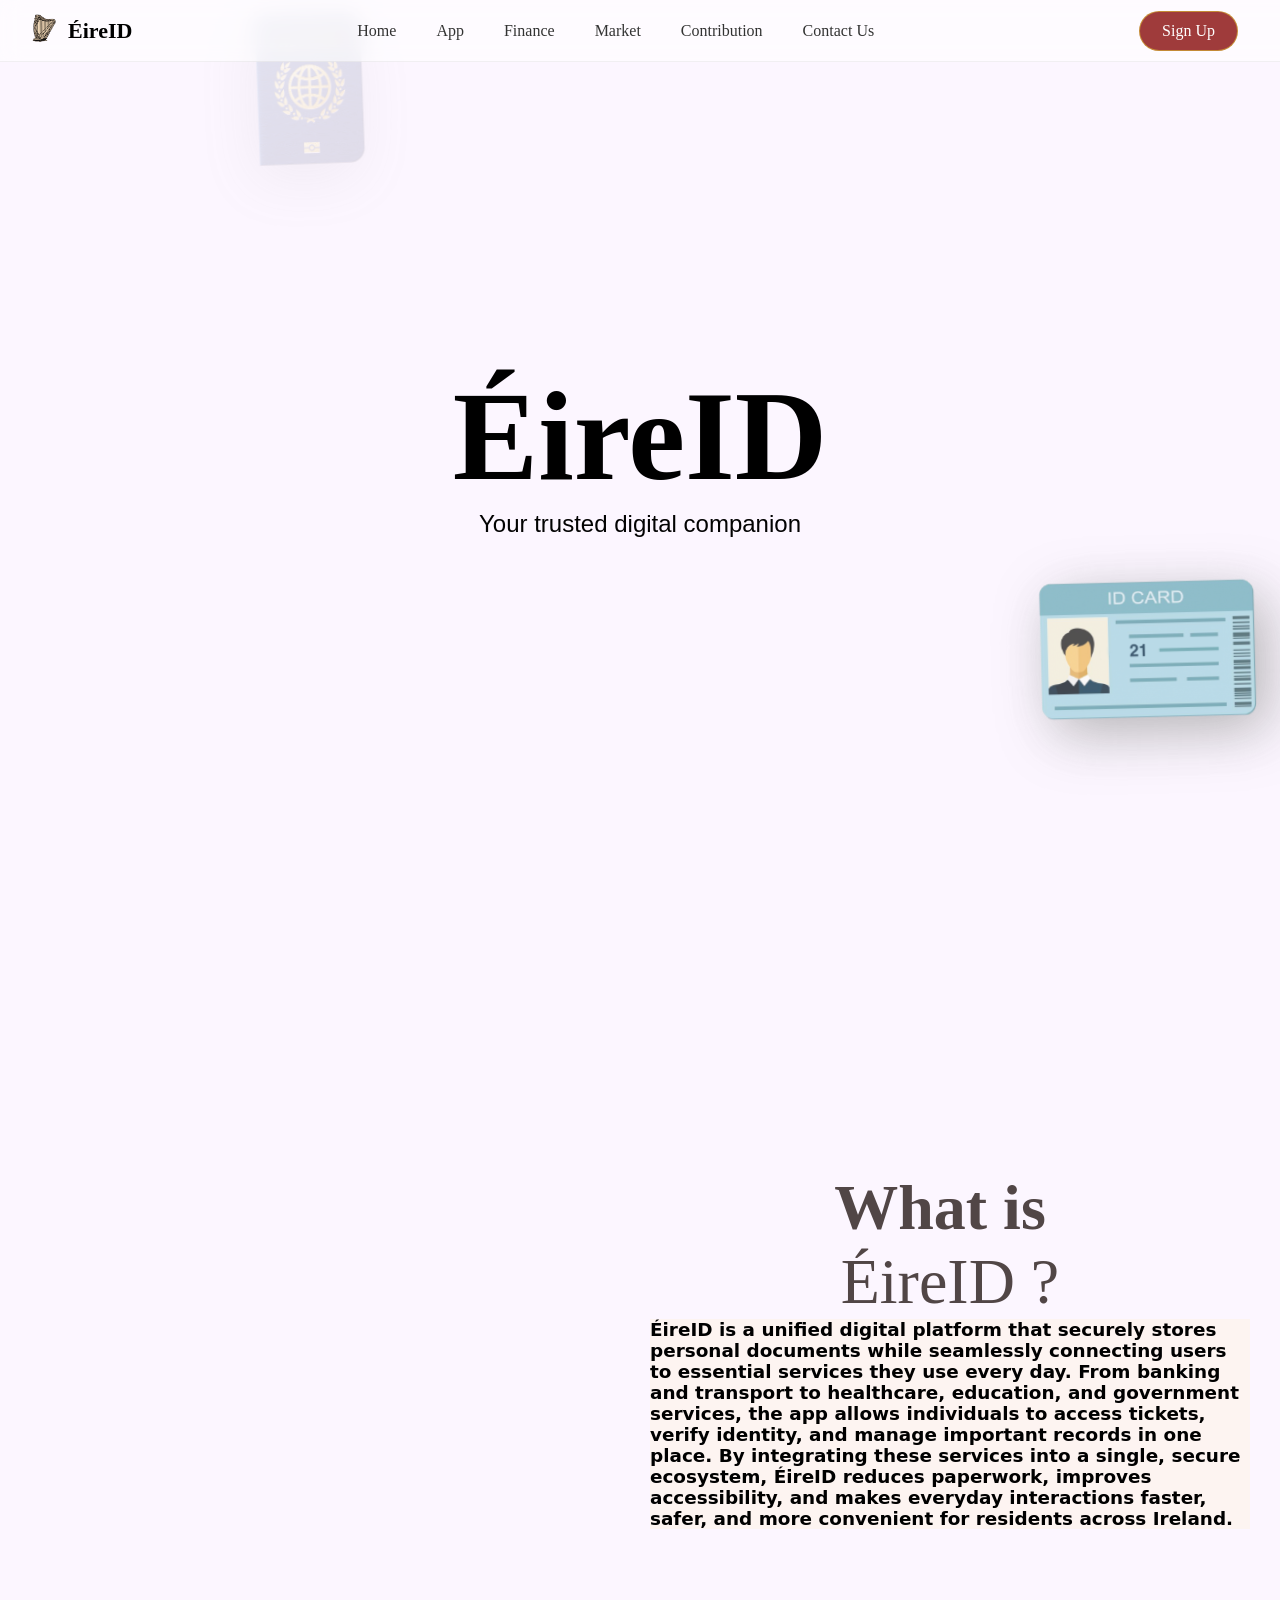
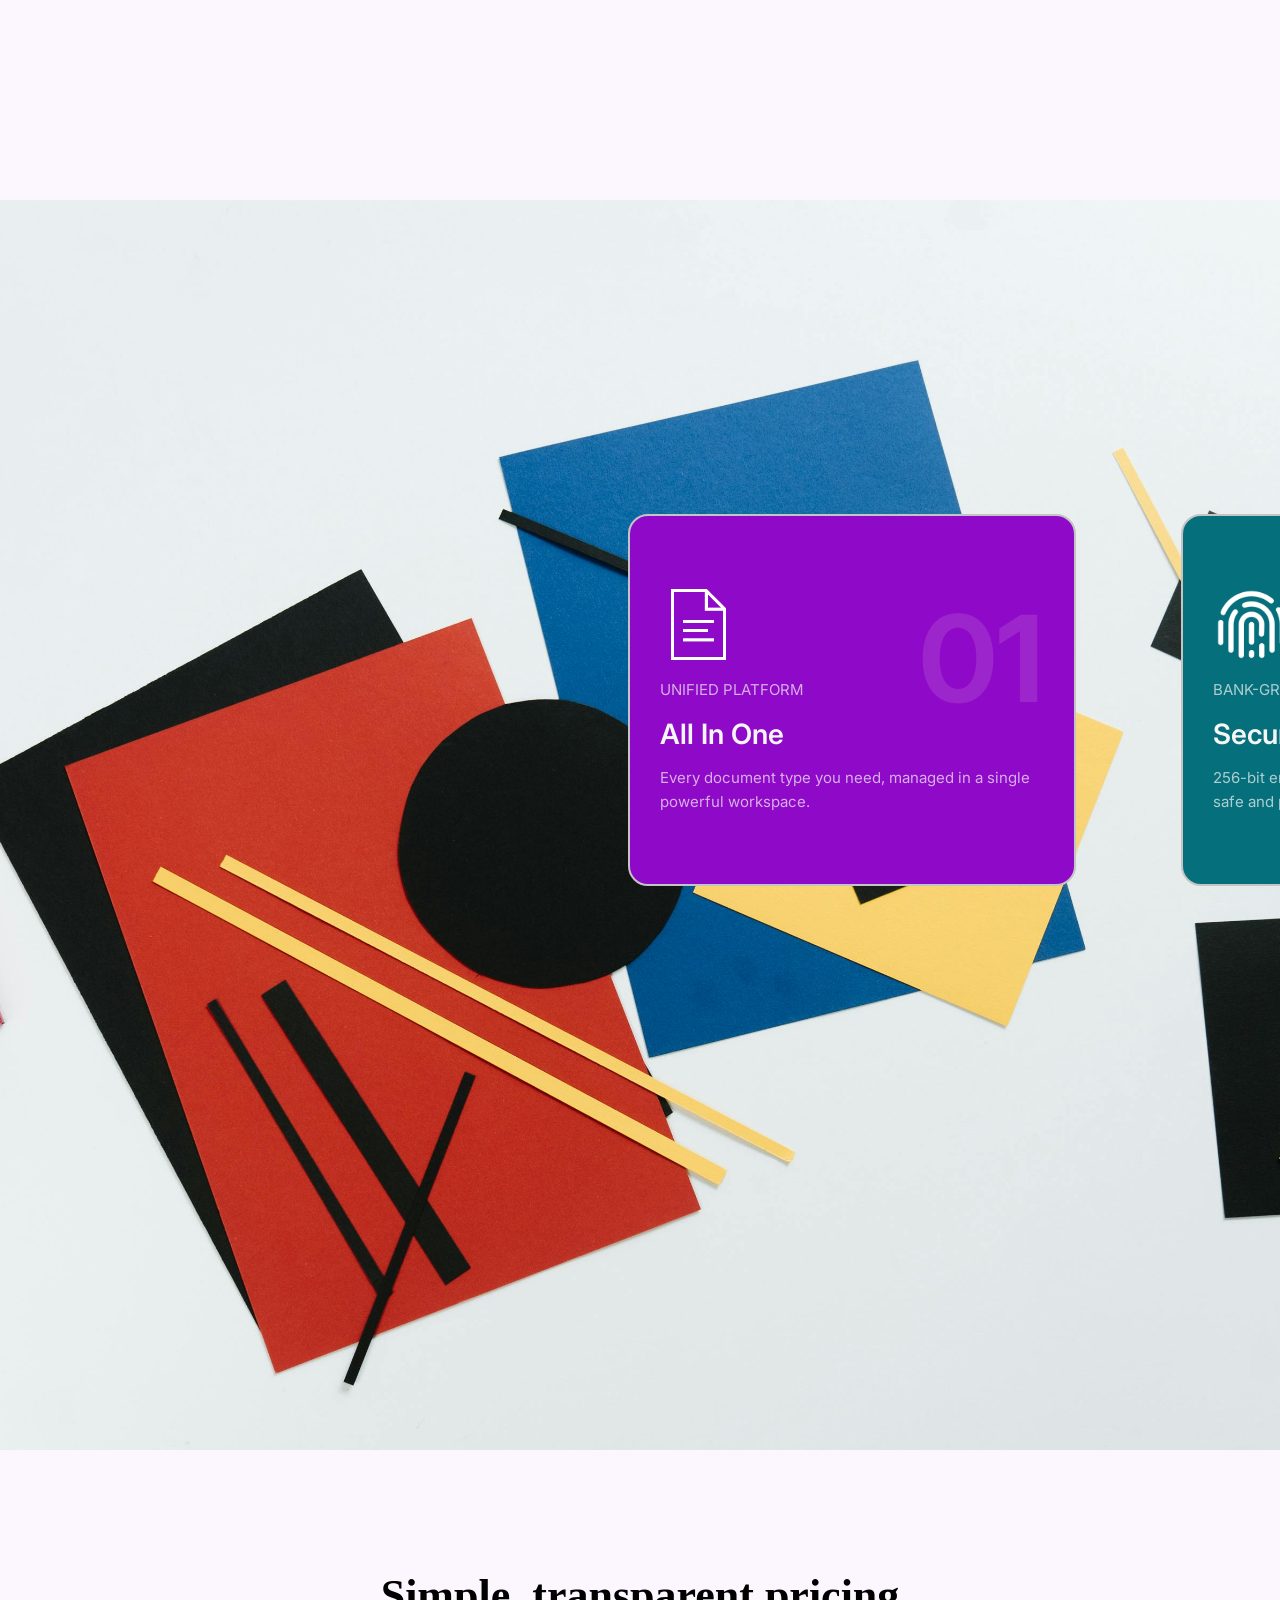
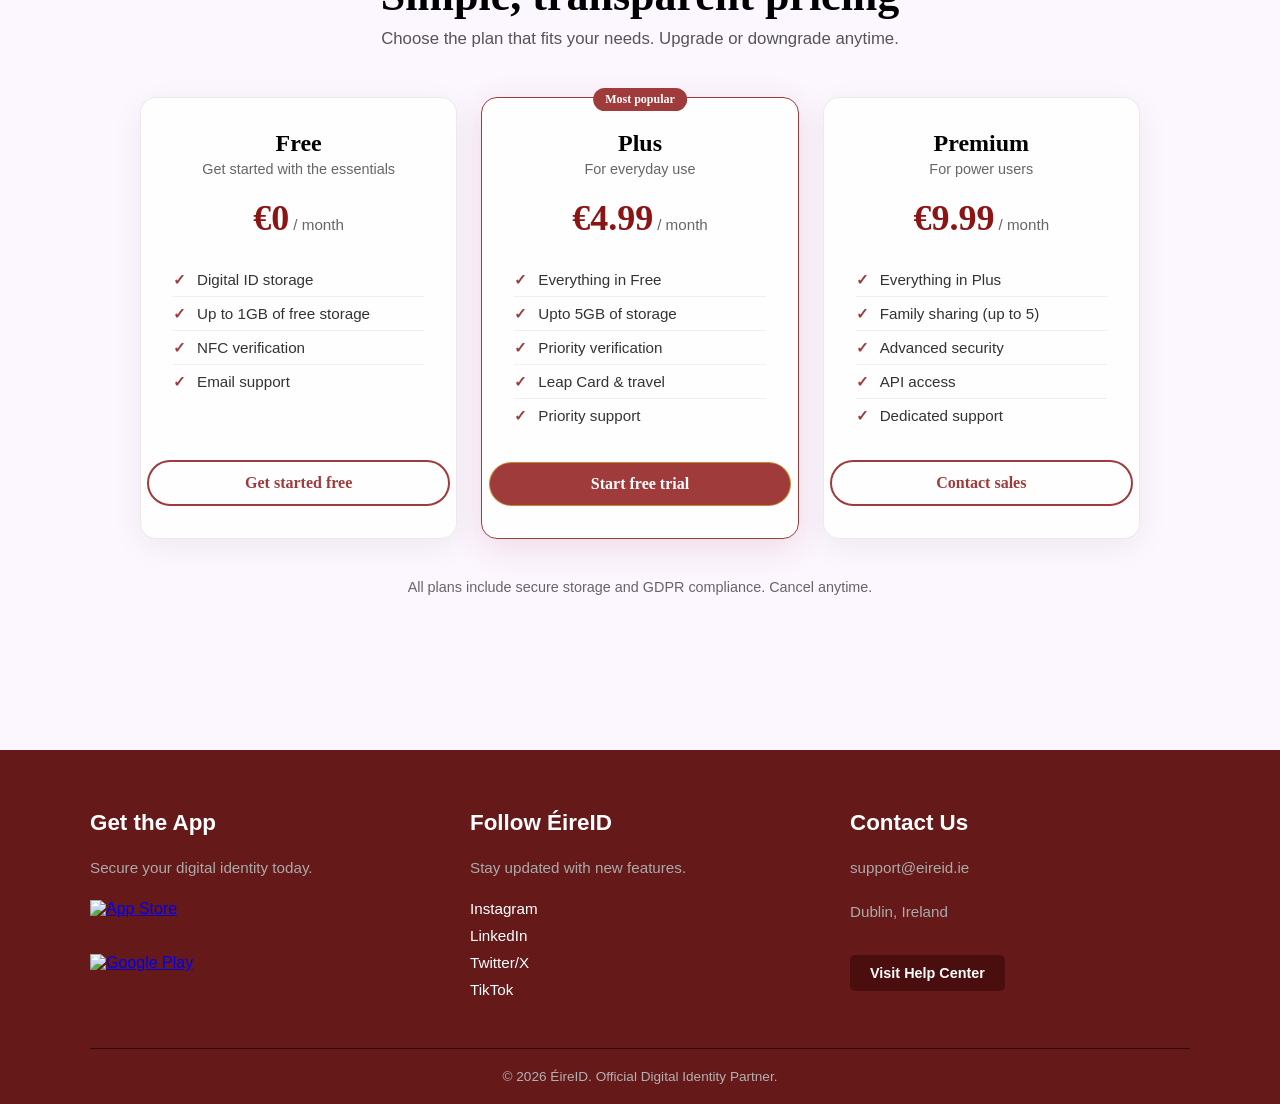
==== commit 272985bd: "Remove contribution form references from contact, finance, signup pages and delete related CSS style" ====
--- a/index.html
+++ b/index.html
@@ -193,7 +193,6 @@
         </article>
       </div>
       <p class="pricing-note">All plans include secure storage and GDPR compliance. Cancel anytime.</p>
-      <p class="form-contribution">Pricing form: <a href="contribution.html#m3">Yingxuan Geng</a></p>
     </section>
     
     <section>
--- a/style.css
+++ b/style.css
@@ -642,30 +642,6 @@
   margin-top: 2.5rem;
   text-align: center;
   max-width: 560px;
-}
-
-.form-contribution {
-  font-family: Arial, sans-serif;
-  font-size: 0.85rem;
-  color: #888;
-  text-align: center;
-  margin-top: 1.25rem;
-  margin-bottom: 0;
-  max-width: 560px;
-  margin-left: auto;
-  margin-right: auto;
-}
-.form-contribution a {
-  color: rgb(159, 59, 59);
-  font-weight: 500;
-  text-decoration: none;
-}
-.form-contribution a:hover {
-  text-decoration: underline;
-}
-.contact-form-contribution {
-  margin-top: 2rem;
-  max-width: min(1000px, 100%);
 }
 
 @media (max-width: 900px) {
--- a/style.css
+++ b/style.css
@@ -642,30 +642,6 @@
   margin-top: 2.5rem;
   text-align: center;
   max-width: 560px;
-}
-
-.form-contribution {
-  font-family: Arial, sans-serif;
-  font-size: 0.85rem;
-  color: #888;
-  text-align: center;
-  margin-top: 1.25rem;
-  margin-bottom: 0;
-  max-width: 560px;
-  margin-left: auto;
-  margin-right: auto;
-}
-.form-contribution a {
-  color: rgb(159, 59, 59);
-  font-weight: 500;
-  text-decoration: none;
-}
-.form-contribution a:hover {
-  text-decoration: underline;
-}
-.contact-form-contribution {
-  margin-top: 2rem;
-  max-width: min(1000px, 100%);
 }
 
 @media (max-width: 900px) {
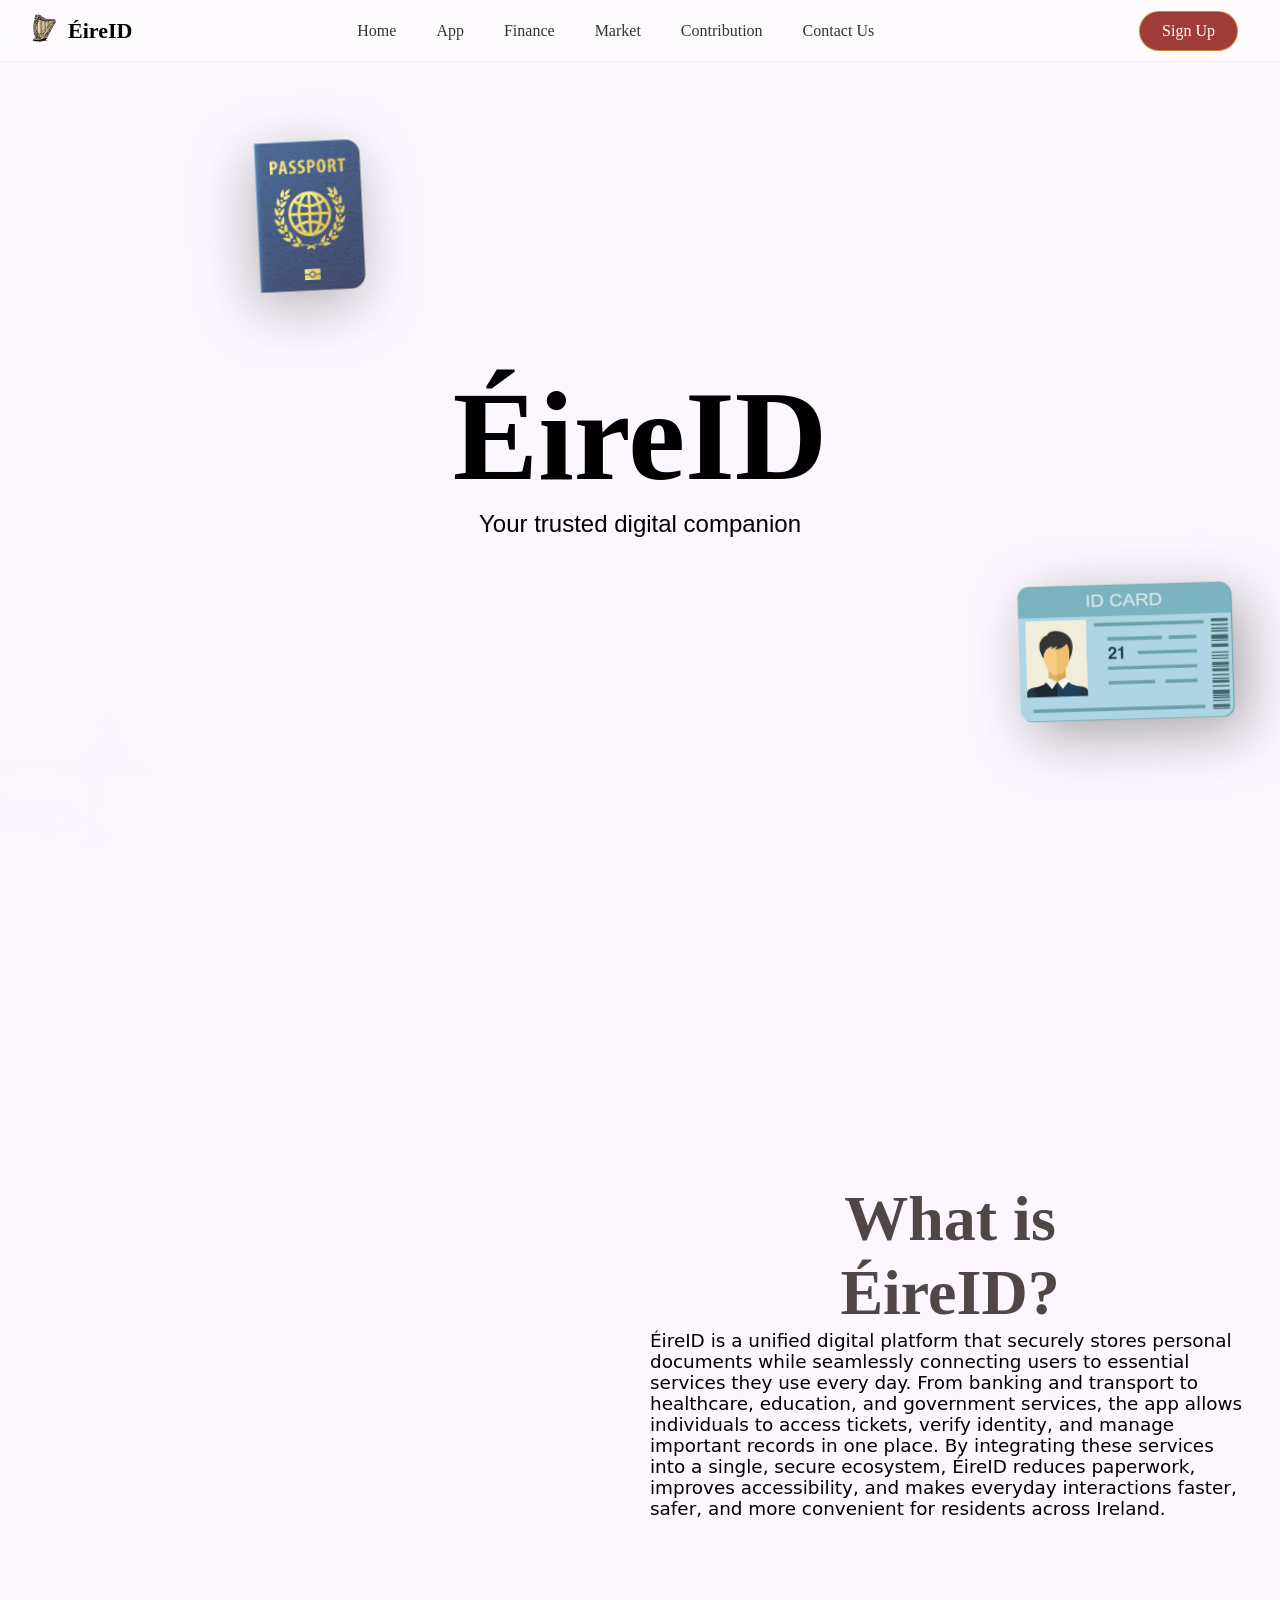
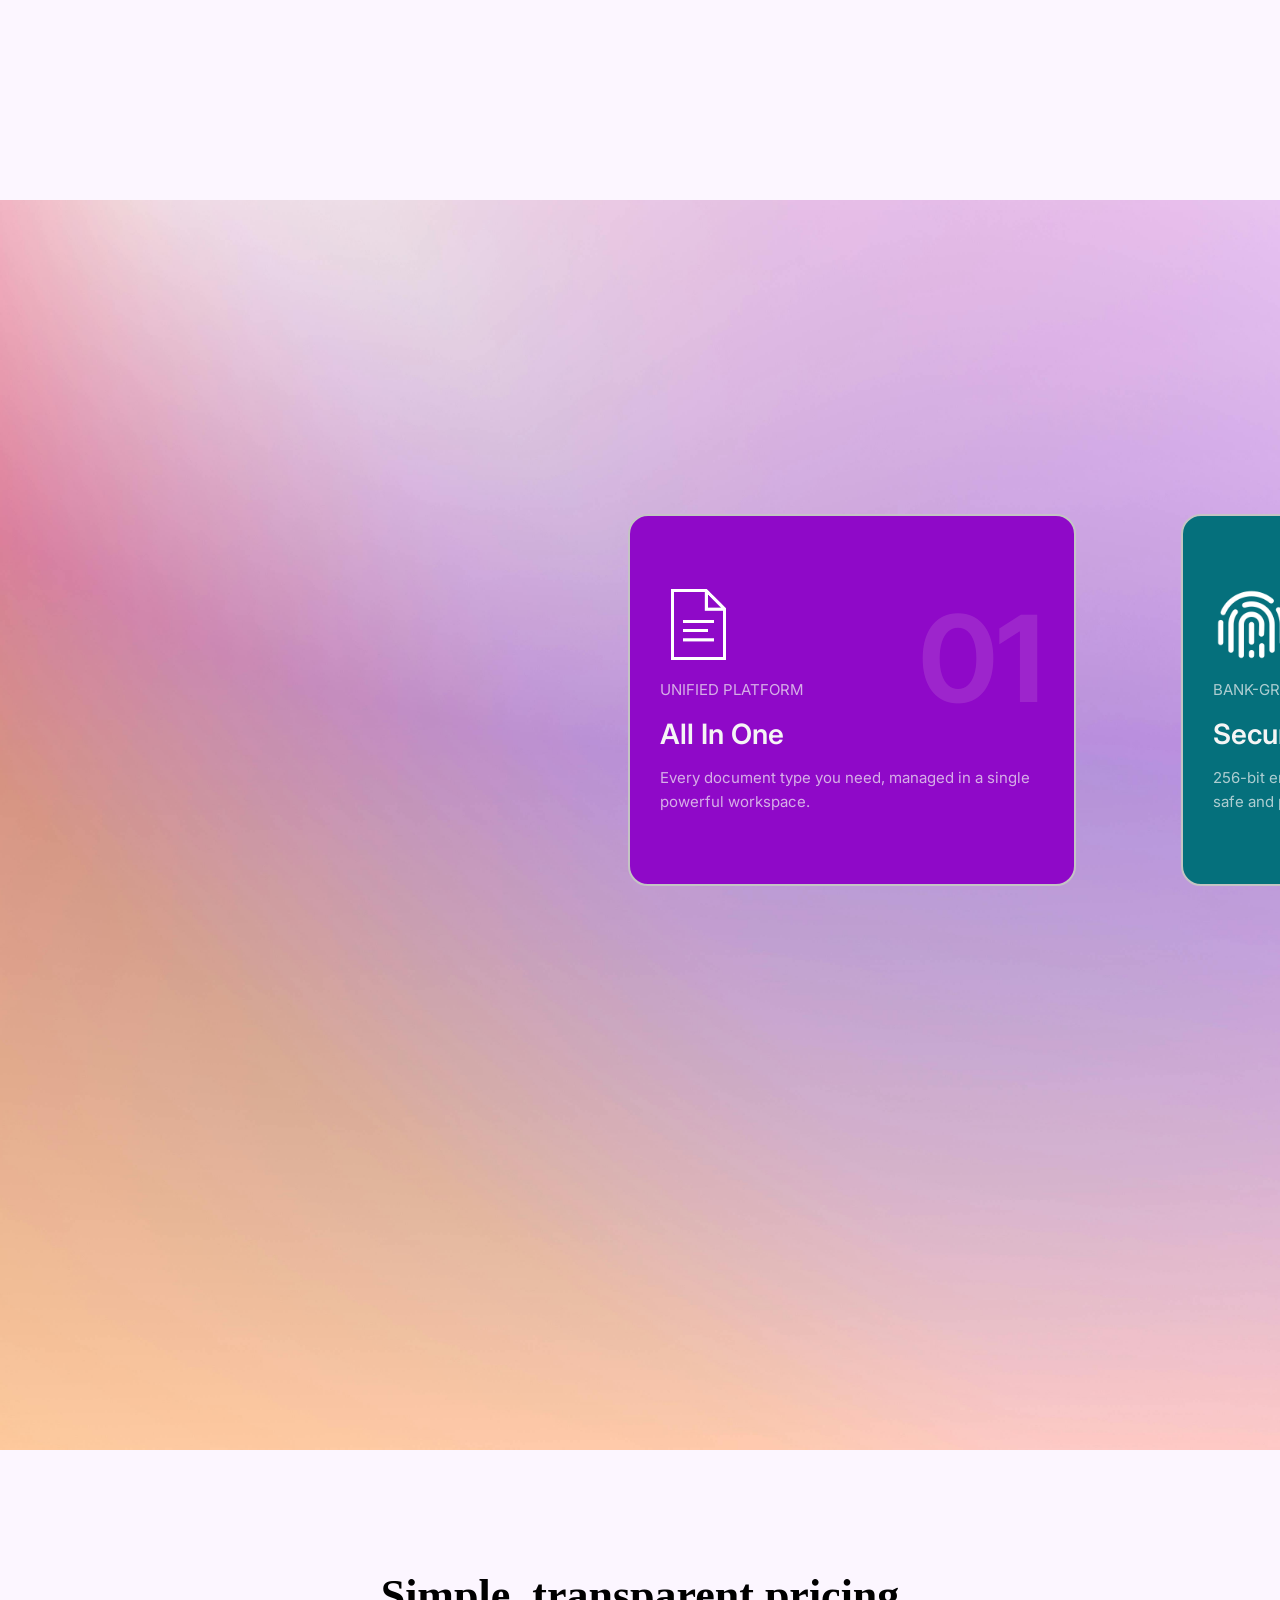
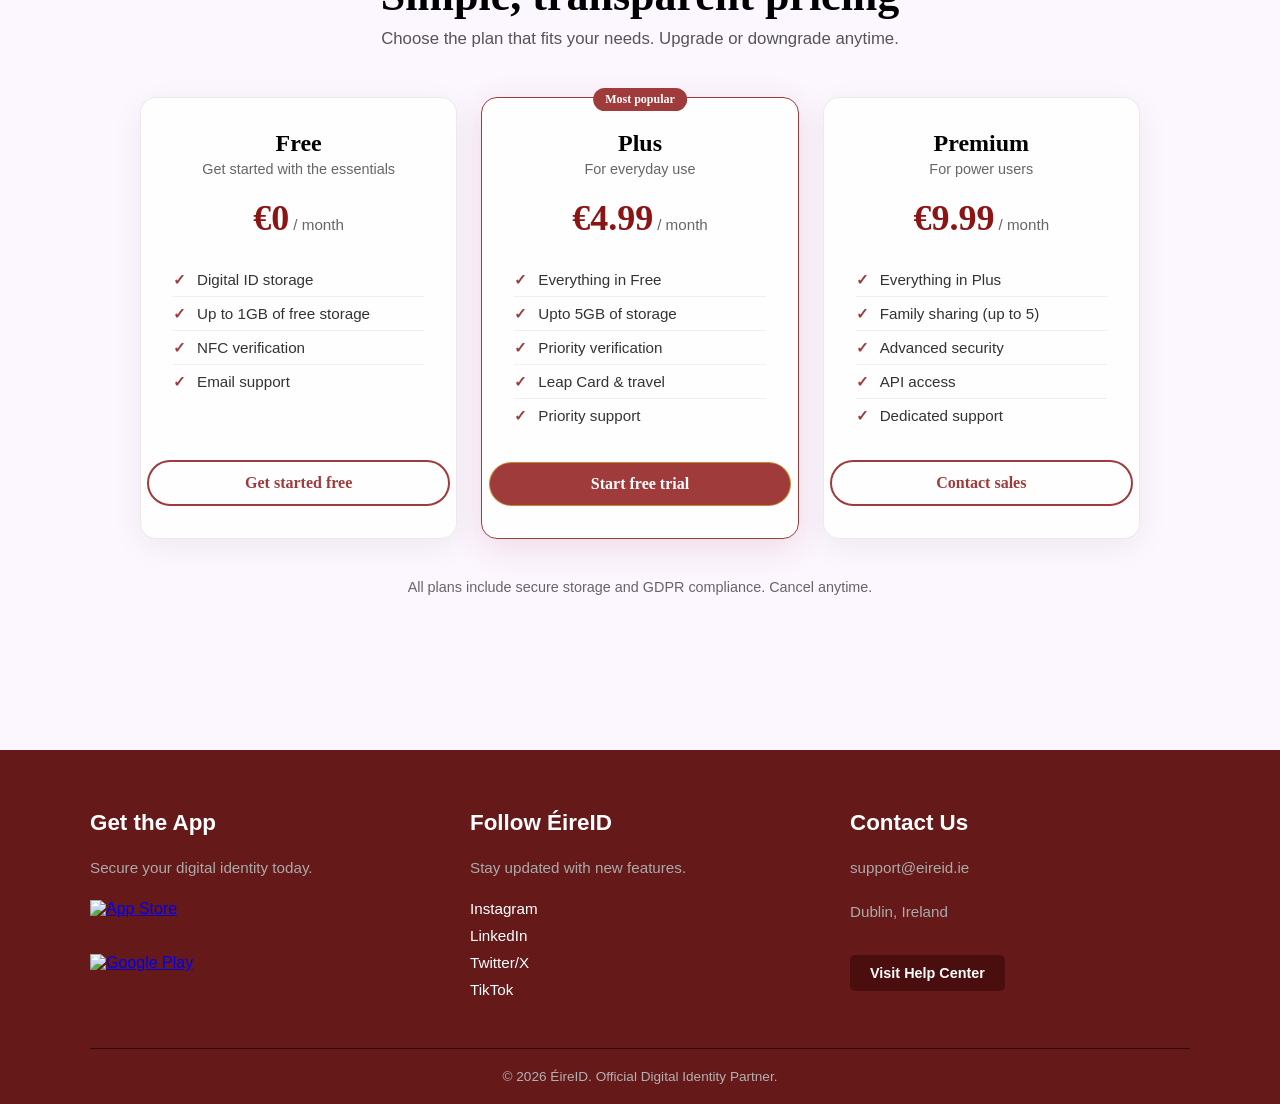
==== commit e1b36f87: "im so done +-+" ====
--- a/index.html
+++ b/index.html
@@ -67,13 +67,9 @@
     </div>
     <div class="info">
     
-    <h3 class="petit-formal-script-regular" style="margin-left: -20px;">What is </h3>
-    <h3 style="font-weight: 200;">ÉireID ?</h3>
-    <p style="font-weight: 550; background-color: rgba(255, 235, 205, 0.284);">
-     ÉireID is a unified digital platform that securely stores personal documents while seamlessly connecting users to essential services they use every day.
-      From banking and transport to healthcare, education, and government services, the app allows individuals to access tickets, verify identity,
-       and manage important records in one place. By integrating these services into a single, secure ecosystem, ÉireID reduces paperwork, improves accessibility,
-        and makes everyday interactions faster, safer, and more convenient for residents across Ireland.   </p>
+    <h3>What is</h3>
+    <h3>ÉireID?</h3>
+    <p>ÉireID is a unified digital platform that securely stores personal documents while seamlessly connecting users to essential services they use every day. From banking and transport to healthcare, education, and government services, the app allows individuals to access tickets, verify identity, and manage important records in one place. By integrating these services into a single, secure ecosystem, ÉireID reduces paperwork, improves accessibility, and makes everyday interactions faster, safer, and more convenient for residents across Ireland.</p>
 
     </div>
 
--- a/style.css
+++ b/style.css
@@ -281,7 +281,7 @@
 
 #horizontal-scroll {
   padding-bottom: 300px;
-  background-image: url('images/scrollbg.jpg');
+  background-image: url('images/pexels-codioful-7135057.jpg');
   background-size: cover;
   background-position: center;
   background-repeat: no-repeat;
@@ -2338,14 +2338,14 @@
 
 .revenue-graph-section h2 {
   font-size: 48px;
-  color: rgba(212, 36, 36, 0.88);
+  color: rgba(0, 0, 0, 0.88);
   margin-bottom: 20px;
 }
 
 .revenue-graph {
-  width: 100%;
+  width: 65%;
   max-width: 800px;
-
+  height: 30vmax;
   border: 1px solid #b9abab;
   border-radius: 16px;
   padding: 10px;
@@ -2369,160 +2369,285 @@
   margin-bottom: 15px;
 }
 
-
-
-.financial-section {
-  position: relative;
-  background-color: #ffffff;
-  border-radius: 25px;
-  padding: 35px 40px;
-  max-width: 900px;
-  margin: 50px auto;
-  border: 1px solid gray;
-  text-align: center;
-}
-
-.financial-section:hover {
-  transform: translateY(-5px);
-}
-
-.financial-section h3 {
-  font-size: 35px;
-  color: #7b2a2a;
-  margin-bottom: 20px;
-  letter-spacing: 1.2px;
-}
-
-.financial-section p {
-  font-size: 22px;
-  line-height: 1.6;
-  color: #2b2b2b;
-  margin-bottom: 18px;
-}
-
-.financial-section ul {
-  margin: 18px 0 22px 25px;
-  padding: 0;
-}
-
-.financial-section ul li {
-  font-size: 22px;
-  line-height: 1.6;
-  color: #333;
-  margin-bottom: 15px;
-}
-
-.financial-section strong {
-  color: #5c0f0f;
-  font-weight: 600;
-}
-
-.cost-breakdown {
-  display: grid;
-  grid-template-columns: repeat(auto-fit, minmax(250px, 1fr));
-  gap: 20px;
-  margin: 30px 0;
-}
-
-@media (min-width: 1024px) {
-  .cost-breakdown {
-    grid-template-columns: repeat(2, 1fr);
-  }
-}
-
-.cost-item {
-  background: rgba(255, 255, 255, 0.8);
-  border-radius: 15px;
-  padding: 20px;
-  text-align: center;
-  border:2px solid #5b1d1d;
-  box-shadow: 0 4px 8px rgba(0, 0, 0, 0.1);
-  transition: transform 0.3s ease, box-shadow 0.3s ease;
-}
-
-.cost-item:hover {
-  transform: translateY(-5px);
-  box-shadow: 0 8px 16px rgba(0, 0, 0, 0.2);
-}
-
-.cost-item h4 {
-  font-size: 24px;
-  color: #7b2a2a;
-  margin-bottom: 10px;
-}
-
-.cost-amount {
-  font-size: 28px;
-  font-weight: bold;
-  color: #5c0f0f;
-  margin: 10px 0;
-}
-
-.cost-desc {
-  font-size: 16px;
-  color: #555;
-  line-height: 1.5;
-}
-
-.finance-text {
-  font-size: 22px;
-}
-
-/* Responsive */
-@media (max-width: 768px) {
-  .financial-section {
-    padding: 25px 22px;
-  }
-
-  .cost-breakdown {
-    grid-template-columns: 1fr;
-    gap: 15px;
-  }
-
-  .cost-item {
-    padding: 15px;
-  }
-
-  .cost-item h4 {
-    font-size: 20px;
-  }
-
-  .cost-amount {
-    font-size: 24px;
-  }
-
-  .cost-desc {
-    font-size: 14px;
-  }
-
-  .financial-section h4 {
-
-    font-size: 1.6rem;
-  }
-
-  .financial-section p,
-  .financial-section ul li {
-    font-size: 1rem;
-  }
-}
-
-/* Mobile Fix */
-
-@media (max-width: 768px) {
+@media (max-width: 1268px) {
   .rev-model {
+    display: flex;
     flex-direction: column;
-  }
-
+    padding: 150px 0px;
+    gap: 100px;
+  }
+   
   .floater-box {
     flex-direction: column;
     text-align: center;
-
-  }
-
+    width: 90%;
+    scale: 0.7;
+
+  }
   .text-box {
+    max-width: 500px;
+  
+  }
+  .revenue-graph-section {
+    width: auto;
+    display: flex;
+    flex-direction: column;
+    align-items: center;
+    justify-content: center;
+  }
+  .revenue-graph {
+   width: 100%;
+   height: 45vmax;
+  }
+
+
+}
+  @media (max-width: 900px) {
+  .revenue-graph {
+    width: 70%;
+    height: 25vmax;
+  }
+
+}
+
+/* ========== New Financial Overview Design ========== */
+.financial-overview-section {
+  width: 100%;
+
+  padding: 100px 0;
+  background: linear-gradient(180deg, #fcf6ff 0%, #f5f0ff 100%);
+  display: flex;
+  align-items: center;
+  justify-content: center;
+}
+
+.financial-overview-content {
+  max-width: 1200px;
+  display: flex;
+  flex-direction: row;
+  gap: 4rem;
+  align-items: center;
+  justify-content: center;
+
+}
+
+.financial-left {
+  display: flex;
+  flex-direction: column;
+  gap: 2rem;
+  margin-top: -100px;
+}
+
+.financial-title {
+  font-family: serif;
+  font-size: clamp(2.5rem, 6vw, 3.2rem);
+  color: #2c1810;
+
+  font-weight: 700;
+  line-height: 1.2;
+  letter-spacing: -0.5px;
+}
+
+.financial-intro {
+  font-family: Arial, sans-serif;
+  font-size: 1.1rem;
+  color: #666666e8;
+
+}
+
+.budget-summary {
+  background: linear-gradient(135deg, #a84a4a 0%, #8b2e2e 100%);
+  padding: 2.5rem;
+  border-radius: 16px;
+  color: #fff;
+  box-shadow: 0 8px 32px rgba(139, 46, 46, 0.15);
+  border: 1px solid rgba(255, 255, 255, 0.15);
+}
+
+.summary-box {
+  display: flex;
+  flex-direction: column;
+  gap: 0.5rem;
+  margin-bottom: 1.5rem;
+}
+
+.summary-label {
+  font-size: 0.9rem;
+  opacity: 0.9;
+  text-transform: uppercase;
+  letter-spacing: 1px;
+  font-weight: 500;
+}
+
+.summary-amount {
+  font-size: 3rem;
+  font-weight: 700;
+  letter-spacing: -1px;
+}
+
+.summary-note {
+  font-size: 0.95rem;
+  opacity: 0.85;
+  line-height: 1.6;
+  margin: 0;
+}
+
+/* Vertical Timeline Items */
+.cost-items-vertical {
+  display: flex;
+  flex-direction: column;
+  gap: 1.5rem;
+  position: relative;
+}
+
+.cost-items-vertical::before {
+  content: '';
+  position: absolute;
+  left: 30px;
+  top: 0;
+  bottom: 0;
+  width: 2px;
+  background: linear-gradient(180deg, #a84a4a 0%, #8b2e2e 100%);
+  opacity: 0.3;
+}
+
+.cost-vertical-item {
+  display: grid;
+  grid-template-columns: 60px 1fr;
+  gap: 1.5rem;
+  align-items: flex-start;
+  position: relative;
+  padding: 1.5rem;
+  background: #fff;
+  border-radius: 12px;
+  box-shadow: 0 4px 16px rgba(0, 0, 0, 0.06);
+  transition: all 0.3s cubic-bezier(0.34, 1.56, 0.64, 1);
+  border-left: 4px solid transparent;
+}
+
+.cost-vertical-item:hover {
+  transform: translateX(8px);
+  box-shadow: 0 8px 24px rgba(0, 0, 0, 0.12);
+}
+
+.cost-marker {
+  color: #fff;
+  padding: 18px 20px;
+  border-radius: 50%;
+  font-size: 1.4rem;
+  font-weight: 700;
+
+}
+
+.cost-details {
+  display: flex;
+  flex-direction: column;
+  gap: 0.5rem;
+}
+
+.cost-details h3 {
+  font-size: 1.3rem;
+  font-weight: 600;
+  margin: 0;
+  color: #2c1810;
+  letter-spacing: 0.3px;
+}
+
+.cost-number {
+  font-size: 1.8rem;
+  font-weight: 700;
+  color: #a84a4a;
+  letter-spacing: -0.5px;
+}
+
+.cost-details p {
+  font-size: 0.95rem;
+  color: #666;
+  line-height: 1.5;
+  margin: 0;
+}
+
+.cost-dev {
+  border-left-color: #a84a4a;
+}
+
+.cost-dev .cost-marker {
+  background: linear-gradient(135deg, #a84a4a 0%, #8b2e2e 100%);
+}
+
+.cost-ops {
+  border-left-color: #b85555;
+}
+
+.cost-ops .cost-marker {
+  background: linear-gradient(135deg, #b85555 0%, #9f3f3f 100%);
+}
+
+.cost-market {
+  border-left-color: #9d3838;
+}
+
+.cost-market .cost-marker {
+  background: linear-gradient(135deg, #9d3838 0%, #7d2c2c 100%);
+}
+
+.cost-add {
+  border-left-color: #c96262;
+}
+
+.cost-add .cost-marker {
+  background: linear-gradient(135deg, #c96262 0%, #a84a4a 100%);
+}
+
+/* Responsive Design */
+@media (max-width: 1024px) {
+
+  .financial-overview-content {
+    flex-direction: column;
+  }
+  .financial-title, .financial-intro {
     text-align: center;
   }
 }
+
+@media (max-width: 550px) {
+  .financial-overview-new {
+    padding: 60px 60px;
+  }
+  .financial-left {
+    padding: 0 10px;
+  }
+  .financial-title {
+    font-size: clamp(2rem, 5vw, 2.5rem);
+  }
+
+  .summary-amount {
+    font-size: 2.4rem;
+  }
+
+  .cost-items-vertical::before {
+    left: 25px;
+    width: 1.5px;
+  }
+  .cost-items-vertical {
+    padding: 0 20px
+  }
+  .cost-vertical-item {
+    gap: 1rem;
+    padding: 1.2rem;
+  }
+  
+  .summary-note {
+    font-size: 1rem;
+  }
+
+  .cost-marker {
+
+    scale: 0.8;
+  }
+
+}
+
 
 /*footer*/
 
@@ -2708,12 +2833,12 @@
 
 
 .bento-feature {
-  background: linear-gradient(135deg, #d4a574 0%, #c99a6e 100%);
-  color: #2c1810;
+  background: linear-gradient(135deg, #34495e 0%, #2c3e50 100%);
+  color: #fff;
 }
 
 .bento-feature .bento-content h3 {
-  color: #2c1810;
+  color: #fff;
 }
 
 .bento-blue {
@@ -2746,7 +2871,6 @@
   color: #fff;
 }
 
-/* Stat highlight styles */
 .stat-highlight {
   background: rgba(255, 255, 255, 0.15);
   border-radius: 15px;
@@ -2774,9 +2898,6 @@
   letter-spacing: 0.5px;
 }
 
-.bento-feature .stat-value {
-  color: #2c1810;
-}
 
 .metric-box {
   background: rgba(255, 255, 255, 0.15);
@@ -2800,7 +2921,7 @@
   margin: 0;
 }
 
-/* Responsive design */
+
 @media (max-width: 1300px) {
 
   .revenue-projection-container {
--- a/style.css
+++ b/style.css
@@ -281,7 +281,7 @@
 
 #horizontal-scroll {
   padding-bottom: 300px;
-  background-image: url('images/scrollbg.jpg');
+  background-image: url('images/pexels-codioful-7135057.jpg');
   background-size: cover;
   background-position: center;
   background-repeat: no-repeat;
@@ -2338,14 +2338,14 @@
 
 .revenue-graph-section h2 {
   font-size: 48px;
-  color: rgba(212, 36, 36, 0.88);
+  color: rgba(0, 0, 0, 0.88);
   margin-bottom: 20px;
 }
 
 .revenue-graph {
-  width: 100%;
+  width: 65%;
   max-width: 800px;
-
+  height: 30vmax;
   border: 1px solid #b9abab;
   border-radius: 16px;
   padding: 10px;
@@ -2369,160 +2369,285 @@
   margin-bottom: 15px;
 }
 
-
-
-.financial-section {
-  position: relative;
-  background-color: #ffffff;
-  border-radius: 25px;
-  padding: 35px 40px;
-  max-width: 900px;
-  margin: 50px auto;
-  border: 1px solid gray;
-  text-align: center;
-}
-
-.financial-section:hover {
-  transform: translateY(-5px);
-}
-
-.financial-section h3 {
-  font-size: 35px;
-  color: #7b2a2a;
-  margin-bottom: 20px;
-  letter-spacing: 1.2px;
-}
-
-.financial-section p {
-  font-size: 22px;
-  line-height: 1.6;
-  color: #2b2b2b;
-  margin-bottom: 18px;
-}
-
-.financial-section ul {
-  margin: 18px 0 22px 25px;
-  padding: 0;
-}
-
-.financial-section ul li {
-  font-size: 22px;
-  line-height: 1.6;
-  color: #333;
-  margin-bottom: 15px;
-}
-
-.financial-section strong {
-  color: #5c0f0f;
-  font-weight: 600;
-}
-
-.cost-breakdown {
-  display: grid;
-  grid-template-columns: repeat(auto-fit, minmax(250px, 1fr));
-  gap: 20px;
-  margin: 30px 0;
-}
-
-@media (min-width: 1024px) {
-  .cost-breakdown {
-    grid-template-columns: repeat(2, 1fr);
-  }
-}
-
-.cost-item {
-  background: rgba(255, 255, 255, 0.8);
-  border-radius: 15px;
-  padding: 20px;
-  text-align: center;
-  border:2px solid #5b1d1d;
-  box-shadow: 0 4px 8px rgba(0, 0, 0, 0.1);
-  transition: transform 0.3s ease, box-shadow 0.3s ease;
-}
-
-.cost-item:hover {
-  transform: translateY(-5px);
-  box-shadow: 0 8px 16px rgba(0, 0, 0, 0.2);
-}
-
-.cost-item h4 {
-  font-size: 24px;
-  color: #7b2a2a;
-  margin-bottom: 10px;
-}
-
-.cost-amount {
-  font-size: 28px;
-  font-weight: bold;
-  color: #5c0f0f;
-  margin: 10px 0;
-}
-
-.cost-desc {
-  font-size: 16px;
-  color: #555;
-  line-height: 1.5;
-}
-
-.finance-text {
-  font-size: 22px;
-}
-
-/* Responsive */
-@media (max-width: 768px) {
-  .financial-section {
-    padding: 25px 22px;
-  }
-
-  .cost-breakdown {
-    grid-template-columns: 1fr;
-    gap: 15px;
-  }
-
-  .cost-item {
-    padding: 15px;
-  }
-
-  .cost-item h4 {
-    font-size: 20px;
-  }
-
-  .cost-amount {
-    font-size: 24px;
-  }
-
-  .cost-desc {
-    font-size: 14px;
-  }
-
-  .financial-section h4 {
-
-    font-size: 1.6rem;
-  }
-
-  .financial-section p,
-  .financial-section ul li {
-    font-size: 1rem;
-  }
-}
-
-/* Mobile Fix */
-
-@media (max-width: 768px) {
+@media (max-width: 1268px) {
   .rev-model {
+    display: flex;
     flex-direction: column;
-  }
-
+    padding: 150px 0px;
+    gap: 100px;
+  }
+   
   .floater-box {
     flex-direction: column;
     text-align: center;
-
-  }
-
+    width: 90%;
+    scale: 0.7;
+
+  }
   .text-box {
+    max-width: 500px;
+  
+  }
+  .revenue-graph-section {
+    width: auto;
+    display: flex;
+    flex-direction: column;
+    align-items: center;
+    justify-content: center;
+  }
+  .revenue-graph {
+   width: 100%;
+   height: 45vmax;
+  }
+
+
+}
+  @media (max-width: 900px) {
+  .revenue-graph {
+    width: 70%;
+    height: 25vmax;
+  }
+
+}
+
+/* ========== New Financial Overview Design ========== */
+.financial-overview-section {
+  width: 100%;
+
+  padding: 100px 0;
+  background: linear-gradient(180deg, #fcf6ff 0%, #f5f0ff 100%);
+  display: flex;
+  align-items: center;
+  justify-content: center;
+}
+
+.financial-overview-content {
+  max-width: 1200px;
+  display: flex;
+  flex-direction: row;
+  gap: 4rem;
+  align-items: center;
+  justify-content: center;
+
+}
+
+.financial-left {
+  display: flex;
+  flex-direction: column;
+  gap: 2rem;
+  margin-top: -100px;
+}
+
+.financial-title {
+  font-family: serif;
+  font-size: clamp(2.5rem, 6vw, 3.2rem);
+  color: #2c1810;
+
+  font-weight: 700;
+  line-height: 1.2;
+  letter-spacing: -0.5px;
+}
+
+.financial-intro {
+  font-family: Arial, sans-serif;
+  font-size: 1.1rem;
+  color: #666666e8;
+
+}
+
+.budget-summary {
+  background: linear-gradient(135deg, #a84a4a 0%, #8b2e2e 100%);
+  padding: 2.5rem;
+  border-radius: 16px;
+  color: #fff;
+  box-shadow: 0 8px 32px rgba(139, 46, 46, 0.15);
+  border: 1px solid rgba(255, 255, 255, 0.15);
+}
+
+.summary-box {
+  display: flex;
+  flex-direction: column;
+  gap: 0.5rem;
+  margin-bottom: 1.5rem;
+}
+
+.summary-label {
+  font-size: 0.9rem;
+  opacity: 0.9;
+  text-transform: uppercase;
+  letter-spacing: 1px;
+  font-weight: 500;
+}
+
+.summary-amount {
+  font-size: 3rem;
+  font-weight: 700;
+  letter-spacing: -1px;
+}
+
+.summary-note {
+  font-size: 0.95rem;
+  opacity: 0.85;
+  line-height: 1.6;
+  margin: 0;
+}
+
+/* Vertical Timeline Items */
+.cost-items-vertical {
+  display: flex;
+  flex-direction: column;
+  gap: 1.5rem;
+  position: relative;
+}
+
+.cost-items-vertical::before {
+  content: '';
+  position: absolute;
+  left: 30px;
+  top: 0;
+  bottom: 0;
+  width: 2px;
+  background: linear-gradient(180deg, #a84a4a 0%, #8b2e2e 100%);
+  opacity: 0.3;
+}
+
+.cost-vertical-item {
+  display: grid;
+  grid-template-columns: 60px 1fr;
+  gap: 1.5rem;
+  align-items: flex-start;
+  position: relative;
+  padding: 1.5rem;
+  background: #fff;
+  border-radius: 12px;
+  box-shadow: 0 4px 16px rgba(0, 0, 0, 0.06);
+  transition: all 0.3s cubic-bezier(0.34, 1.56, 0.64, 1);
+  border-left: 4px solid transparent;
+}
+
+.cost-vertical-item:hover {
+  transform: translateX(8px);
+  box-shadow: 0 8px 24px rgba(0, 0, 0, 0.12);
+}
+
+.cost-marker {
+  color: #fff;
+  padding: 18px 20px;
+  border-radius: 50%;
+  font-size: 1.4rem;
+  font-weight: 700;
+
+}
+
+.cost-details {
+  display: flex;
+  flex-direction: column;
+  gap: 0.5rem;
+}
+
+.cost-details h3 {
+  font-size: 1.3rem;
+  font-weight: 600;
+  margin: 0;
+  color: #2c1810;
+  letter-spacing: 0.3px;
+}
+
+.cost-number {
+  font-size: 1.8rem;
+  font-weight: 700;
+  color: #a84a4a;
+  letter-spacing: -0.5px;
+}
+
+.cost-details p {
+  font-size: 0.95rem;
+  color: #666;
+  line-height: 1.5;
+  margin: 0;
+}
+
+.cost-dev {
+  border-left-color: #a84a4a;
+}
+
+.cost-dev .cost-marker {
+  background: linear-gradient(135deg, #a84a4a 0%, #8b2e2e 100%);
+}
+
+.cost-ops {
+  border-left-color: #b85555;
+}
+
+.cost-ops .cost-marker {
+  background: linear-gradient(135deg, #b85555 0%, #9f3f3f 100%);
+}
+
+.cost-market {
+  border-left-color: #9d3838;
+}
+
+.cost-market .cost-marker {
+  background: linear-gradient(135deg, #9d3838 0%, #7d2c2c 100%);
+}
+
+.cost-add {
+  border-left-color: #c96262;
+}
+
+.cost-add .cost-marker {
+  background: linear-gradient(135deg, #c96262 0%, #a84a4a 100%);
+}
+
+/* Responsive Design */
+@media (max-width: 1024px) {
+
+  .financial-overview-content {
+    flex-direction: column;
+  }
+  .financial-title, .financial-intro {
     text-align: center;
   }
 }
+
+@media (max-width: 550px) {
+  .financial-overview-new {
+    padding: 60px 60px;
+  }
+  .financial-left {
+    padding: 0 10px;
+  }
+  .financial-title {
+    font-size: clamp(2rem, 5vw, 2.5rem);
+  }
+
+  .summary-amount {
+    font-size: 2.4rem;
+  }
+
+  .cost-items-vertical::before {
+    left: 25px;
+    width: 1.5px;
+  }
+  .cost-items-vertical {
+    padding: 0 20px
+  }
+  .cost-vertical-item {
+    gap: 1rem;
+    padding: 1.2rem;
+  }
+  
+  .summary-note {
+    font-size: 1rem;
+  }
+
+  .cost-marker {
+
+    scale: 0.8;
+  }
+
+}
+
 
 /*footer*/
 
@@ -2708,12 +2833,12 @@
 
 
 .bento-feature {
-  background: linear-gradient(135deg, #d4a574 0%, #c99a6e 100%);
-  color: #2c1810;
+  background: linear-gradient(135deg, #34495e 0%, #2c3e50 100%);
+  color: #fff;
 }
 
 .bento-feature .bento-content h3 {
-  color: #2c1810;
+  color: #fff;
 }
 
 .bento-blue {
@@ -2746,7 +2871,6 @@
   color: #fff;
 }
 
-/* Stat highlight styles */
 .stat-highlight {
   background: rgba(255, 255, 255, 0.15);
   border-radius: 15px;
@@ -2774,9 +2898,6 @@
   letter-spacing: 0.5px;
 }
 
-.bento-feature .stat-value {
-  color: #2c1810;
-}
 
 .metric-box {
   background: rgba(255, 255, 255, 0.15);
@@ -2800,7 +2921,7 @@
   margin: 0;
 }
 
-/* Responsive design */
+
 @media (max-width: 1300px) {
 
   .revenue-projection-container {
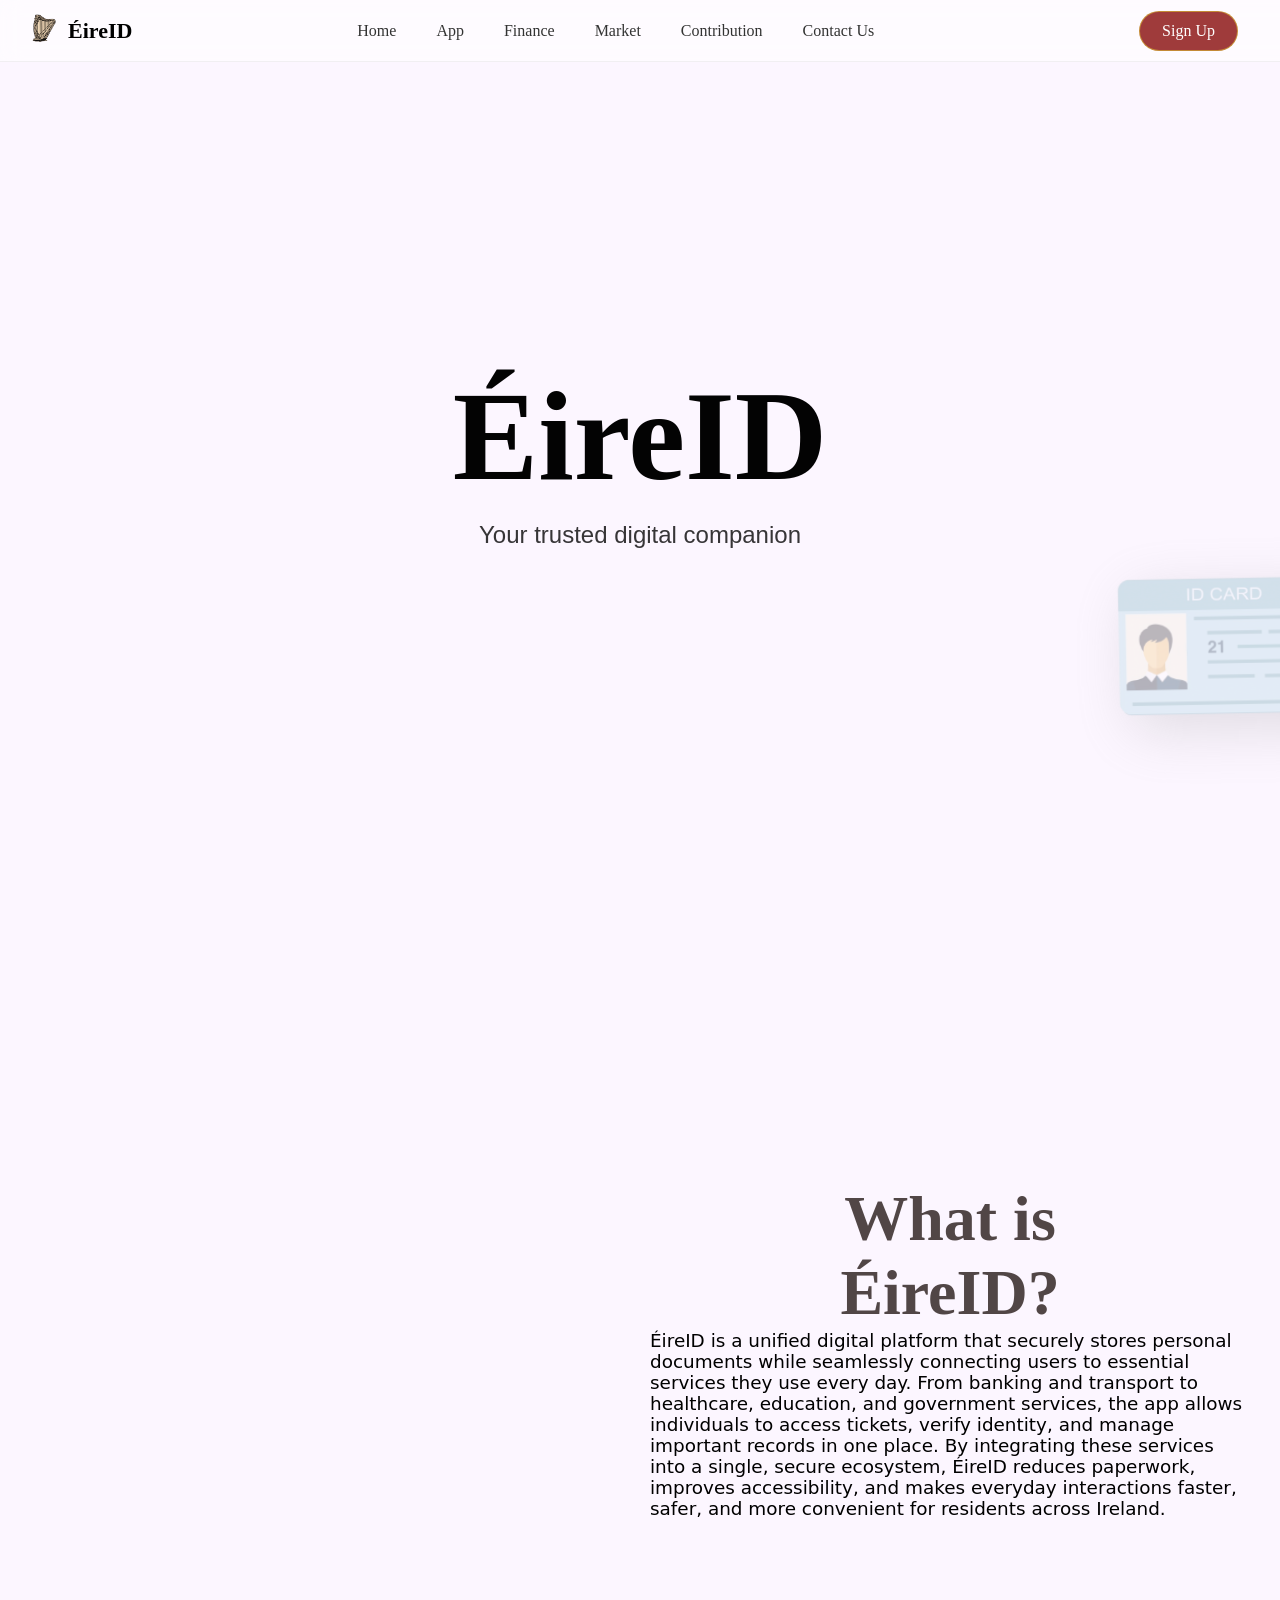
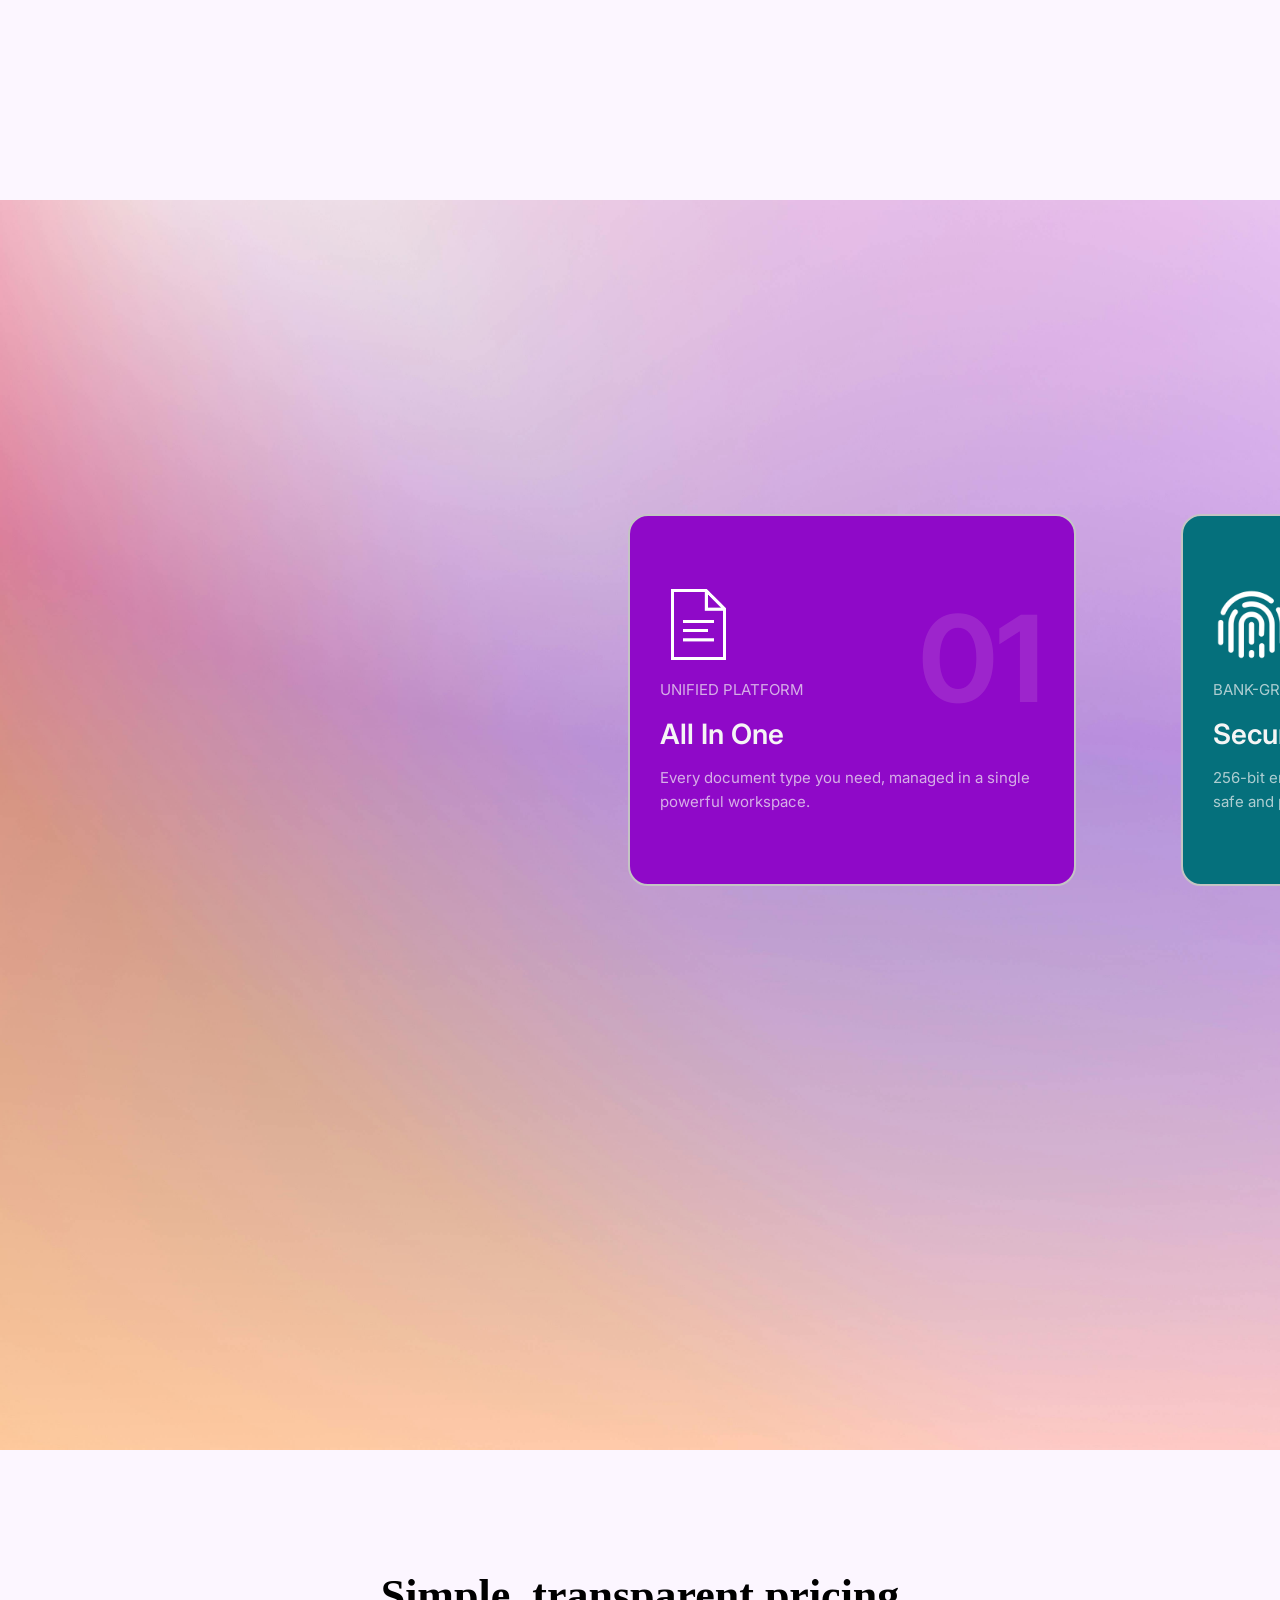
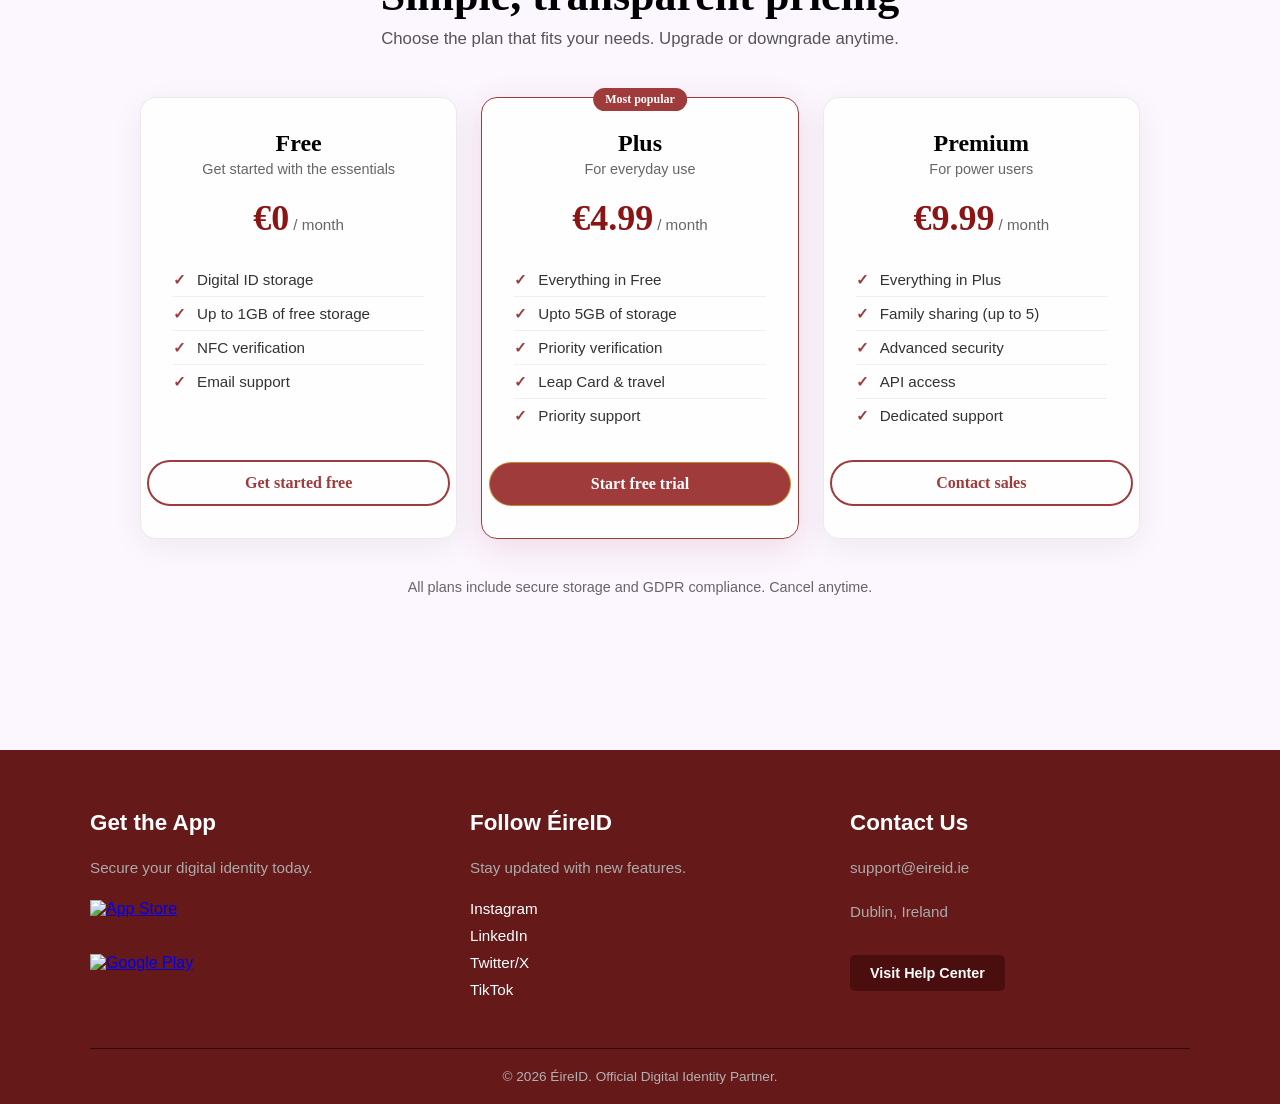
==== commit 99d2b04f: "pulling changes" ====
--- a/index.html
+++ b/index.html
@@ -108,7 +108,7 @@
               <div class="big-number">03</div>
                 <p>CONIVINIENCE IN YOU HAND</p>
                 <h3>Smart Pop Up</h3>
-                <p>256-bit encryption keeps your sensitive documents safe and private.</p>
+                <p>Automatically pops up you leap cards or tickets when your at bus stop and airports.</p>
               
               </div>
         </div>
--- a/style.css
+++ b/style.css
@@ -281,11 +281,10 @@
 
 #horizontal-scroll {
   padding-bottom: 300px;
-  background-image: url('images/pexels-codioful-7135057.jpg');
+  background-image: url("images/pexels-codioful-7135057.jpg");
   background-size: cover;
   background-position: center;
   background-repeat: no-repeat;
-
 }
 
 .horizontal-scroll-wrapper {
@@ -1473,7 +1472,6 @@
 .innovation-info {
   width: 1000px;
   margin: 60px auto 0;
-  background: #ffffff;
   border-radius: 12px;
   padding: 25px 30px;
   border: 1px solid #e2e8f0;
@@ -1486,8 +1484,8 @@
 .innovation-title {
   font-size: 50px;
   text-align: center;
-  margin-bottom: 50px;
-  margin-top: 10%;
+  margin-bottom: 60px;
+  margin-top: 20px;
 }
 
 .main-innovation-card {
@@ -1500,23 +1498,96 @@
   margin-top: 30px;
 }
 
+.innovation-section {
+  padding: 60px 20px;
+  background: #f9fafb;
+}
+
+.innovation-main {
+  text-align: center;
+  margin-bottom: 40px;
+}
+
+.key-features {
+  text-align: center;
+  font-size: 30px;
+  margin-top: 50px;
+}
+
+.keyfeatures-card-grid {
+  display: flex;
+  gap: 40px;
+  overflow-x: auto;
+  padding-left: 40px;
+  padding-right: 40px;
+  padding-top: 20px;
+}
+
+.keyfeatures-card {
+  background: rgba(229, 222, 222, 0.472);
+  padding: 10px;
+  border-radius: 20px;
+  font-size: 20px;
+  text-align: center;
+  line-height: 1.7;
+  min-width: 400px;
+  border: 1px solid #b3bdc96b;
+}
+
+.innovation-card {
+  background: #ffffff;
+  padding: 30px 25px;
+  border-radius: 16px;
+  border: 1px solid #e2e8f0;
+  text-align: center;
+}
+
+.innovation-head {
+  font-size: 45px;
+  color: #000000;
+  margin-bottom: 10px;
+  margin-top: 50px;
+}
+
+.innovation-subtitle {
+  font-size: 22px;
+  color: #2b0c0c;
+  max-width: 800px;
+  margin: 0 auto;
+}
+
 .innovation-card-grid {
   display: grid;
-  grid-template-columns: repeat(3, 1fr);
-  gap: 30px;
-  margin-top: 15px;
-  margin-left: 50px;
-  margin-right: 50px;
-}
-
-.innovation-card {
-  background: #ffffff;
-  padding: 20px;
-  border-radius: 12px;
-  border: 1px solid #e2e8f0;
-  font-size: 22px;
+  grid-template-columns: repeat(5, 1fr);
+  gap: 40px;
+  max-width: 1500px;
+  margin: 0 auto;
+}
+
+.innovation-card:hover {
+  transform: translateY(-5px);
+  border-color: #5a2f36;
+}
+
+.innovation-icons {
+  font-size: 50px;
+  margin-bottom: 10px;
+  display: inline-block;
+  background: rgba(200, 192, 193, 0.31);
+  padding: 15px;
+  border-radius: 20%;
+}
+
+.innovation-card h3 {
+  font-size: 30px;
   color: #5a2f36;
-  line-height: 1.5;
+  margin-bottom: 10px;
+}
+
+.innovation-card p {
+  font-size: 18px;
+  color: #6b7280;
+  line-height: 1.7;
 }
 
 .steps-card-grid {
@@ -1536,7 +1607,7 @@
   color: white;
   line-height: 1.5;
   background: #7b4a54;
-  width: 600px;
+  width: 400px;
 }
 
 .innovation-block {
@@ -1555,37 +1626,16 @@
 }
 
 .innovation-flowchart img {
-  width: 95%;
+  width: 80%;
   max-width: 900px;
   border-radius: 18px;
   display: block;
-  margin-right: 60px;
+  margin-right: 400px;
   border: 1px solid #5a2f36;
 }
-
-.key-features {
-  text-align: center;
-  font-size: 30px;
-  margin-top: 50px;
-}
-
-.keyfeatures-card-grid {
-  display: flex;
-  gap: 40px;
-  overflow-x: auto;
-  padding-left: 40px;
-  padding-right: 40px;
-  padding-top: 20px;
-}
-
-.keyfeatures-card {
-  background: white;
-  padding: 20px;
-  border-radius: 20px;
-  font-size: 20px;
-  line-height: 1.7;
-  min-width: 300px;
-  border: 2px solid #e2e8f0;
+.steps-card-grid,
+.innovation-flowchart {
+  align-items: center;
 }
 
 .target-business-grid {
@@ -1610,18 +1660,8 @@
 }
 
 .target-business-block p {
-  font-size: 18px;
+  font-size: 22px;
   line-height: 1.6;
-}
-
-.container-value {
-  background: white;
-  border-radius: 20px;
-  padding: 30px;
-  border: 1px solid #5a2f36;
-  margin-left: 30px;
-  margin-right: 30px;
-  margin-bottom: 30px;
 }
 
 .value-info {
@@ -1629,10 +1669,7 @@
   color: #7b4a54;
   text-align: center;
 }
-.value-info p {
-  font-size: 22px;
-  margin-top: 20px;
-}
+
 .value-grid {
   display: grid;
   grid-template-columns: repeat(3, 1fr);
@@ -1653,7 +1690,7 @@
 }
 
 .value-card h3 {
-  font-size: 30px;
+  font-size: 40px;
   color: white;
   margin-bottom: 20px;
   line-height: 1.6;
@@ -1665,12 +1702,12 @@
   padding-left: 10px;
 }
 .value-card p {
-  font-size: 22px;
+  font-size: 28px;
   margin-top: 40px;
   color: white;
 }
 .value-card ul li {
-  font-size: 18px;
+  font-size: 22px;
   line-height: 1.6;
   color: white;
   margin-bottom: 10px;
@@ -1740,23 +1777,6 @@
   font-size: 22px;
 }
 
-.services-title {
-  font-size: 50px;
-  font-weight: 700;
-  margin-bottom: 50px;
-}
-
-.services-info {
-  width: 450px;
-  margin: 50px auto 0;
-  background: #ffffff;
-  border-radius: 12px;
-  padding: 25px 30px;
-  font-size: 20px;
-  border: 1px solid #e2e8f0;
-  line-height: 1.7;
-}
-
 .service-video video {
   width: 550px;
   border-radius: 18px;
@@ -1766,7 +1786,7 @@
 .service-video,
 .service-features {
   display: inline-block;
-  vertical-align: top;
+  vertical-align: middle;
   margin-top: 90px;
 }
 
@@ -1794,22 +1814,6 @@
   letter-spacing: 1.2px;
 }
 
-.feature {
-  background: #7b4a54;
-  border: 2px solid rgba(255, 255, 255, 0.15);
-  border-radius: 12px;
-  padding: 15px 20px;
-  margin-bottom: 8px;
-  width: 600px;
-}
-
-.feature h4 {
-  font-size: 20px;
-  color: #ffffff;
-  border-left: 3px solid #ffffff;
-  padding-left: 15px;
-}
-
 .service-features p {
   margin: 0;
   font-size: 16px;
@@ -1819,7 +1823,7 @@
 .like {
   display: flex;
   justify-content: center;
-  margin-top: 40px;
+  margin-top: 100px;
 }
 .like-box {
   max-width: 1000px;
@@ -2278,7 +2282,7 @@
   gap: 20px;
   align-items: center;
   /* background-color: #bb485f;*/
-  background-image: url('images/bgleaves.png');
+  background-image: url("images/bgleaves.png");
   background-size: cover;
   background-position: center;
   background-repeat: no-repeat;
@@ -2289,10 +2293,7 @@
   color: rgb(0, 0, 0);
   z-index: 5;
   isolation: isolate;
-
-
-}
-
+}
 
 .text-box p {
   font-size: clamp(1.1rem, 1.4vw, 2.5rem);
@@ -2300,10 +2301,10 @@
   opacity: 0.9;
 }
 .text-box h4 {
-    font-size: clamp(1.8rem, 3vw, 6rem);
-    padding: 6px 0px;
-    border-radius: 20px;
-    font-family: "Inter", sans-serif;
+  font-size: clamp(1.8rem, 3vw, 6rem);
+  padding: 6px 0px;
+  border-radius: 20px;
+  font-family: "Inter", sans-serif;
   color: rgb(75, 0, 0);
 }
 .basic-info {
@@ -2376,17 +2377,15 @@
     padding: 150px 0px;
     gap: 100px;
   }
-   
+
   .floater-box {
     flex-direction: column;
     text-align: center;
     width: 90%;
     scale: 0.7;
-
   }
   .text-box {
     max-width: 500px;
-  
   }
   .revenue-graph-section {
     width: auto;
@@ -2396,18 +2395,15 @@
     justify-content: center;
   }
   .revenue-graph {
-   width: 100%;
-   height: 45vmax;
-  }
-
-
-}
-  @media (max-width: 900px) {
+    width: 100%;
+    height: 45vmax;
+  }
+}
+@media (max-width: 900px) {
   .revenue-graph {
     width: 70%;
     height: 25vmax;
   }
-
 }
 
 /* ========== New Financial Overview Design ========== */
@@ -2428,7 +2424,6 @@
   gap: 4rem;
   align-items: center;
   justify-content: center;
-
 }
 
 .financial-left {
@@ -2452,7 +2447,6 @@
   font-family: Arial, sans-serif;
   font-size: 1.1rem;
   color: #666666e8;
-
 }
 
 .budget-summary {
@@ -2501,7 +2495,7 @@
 }
 
 .cost-items-vertical::before {
-  content: '';
+  content: "";
   position: absolute;
   left: 30px;
   top: 0;
@@ -2536,7 +2530,6 @@
   border-radius: 50%;
   font-size: 1.4rem;
   font-weight: 700;
-
 }
 
 .cost-details {
@@ -2601,11 +2594,11 @@
 
 /* Responsive Design */
 @media (max-width: 1024px) {
-
   .financial-overview-content {
     flex-direction: column;
   }
-  .financial-title, .financial-intro {
+  .financial-title,
+  .financial-intro {
     text-align: center;
   }
 }
@@ -2630,24 +2623,21 @@
     width: 1.5px;
   }
   .cost-items-vertical {
-    padding: 0 20px
+    padding: 0 20px;
   }
   .cost-vertical-item {
     gap: 1rem;
     padding: 1.2rem;
   }
-  
+
   .summary-note {
     font-size: 1rem;
   }
 
   .cost-marker {
-
     scale: 0.8;
   }
-
-}
-
+}
 
 /*footer*/
 
@@ -2747,13 +2737,10 @@
   display: flex;
   flex-direction: column;
   align-items: center;
-
-
 }
 
 .revenue-projection-container {
   max-width: 1200px;
-
 }
 
 .revenue-projection-title {
@@ -2786,7 +2773,6 @@
     "bento-5 bento-6 bento-7 bento-7";
 }
 
-
 .bento-item {
   border-radius: 20px;
   padding: 2rem;
@@ -2796,7 +2782,6 @@
   box-shadow: 0 8px 32px rgba(0, 0, 0, 0.134);
   transition: all 0.3s cubic-bezier(0.34, 1.56, 0.64, 1);
   border: 1px solid rgba(255, 255, 255, 0.5);
-
 }
 
 .bento-item:hover {
@@ -2830,7 +2815,6 @@
   opacity: 0.9;
   margin-top: 0.5rem;
 }
-
 
 .bento-feature {
   background: linear-gradient(135deg, #34495e 0%, #2c3e50 100%);
@@ -2898,7 +2882,6 @@
   letter-spacing: 0.5px;
 }
 
-
 .metric-box {
   background: rgba(255, 255, 255, 0.15);
   border-radius: 12px;
@@ -2921,21 +2904,19 @@
   margin: 0;
 }
 
-
 @media (max-width: 1300px) {
-
   .revenue-projection-container {
-    max-width: none; 
+    max-width: none;
   }
   .bento-grid {
-   grid-auto-columns: 1fr;
-   grid-auto-rows: 0.8fr;
-   grid-template-areas:
-    "bento-1 bento-1"
-    "bento-2 bento-3"
-    "bento-4 bento-4"
-    "bento-5 bento-6"
-    "bento-7 bento-7"
+    grid-auto-columns: 1fr;
+    grid-auto-rows: 0.8fr;
+    grid-template-areas:
+      "bento-1 bento-1"
+      "bento-2 bento-3"
+      "bento-4 bento-4"
+      "bento-5 bento-6"
+      "bento-7 bento-7";
   }
 }
 
@@ -2953,7 +2934,6 @@
     margin-bottom: 2.5rem;
   }
 
-
   .bento-item {
     padding: 1.5rem;
   }
@@ -2973,19 +2953,16 @@
 }
 
 @media (max-width: 580px) {
-
-.bento-grid {
-  padding: 20px;
-
-
-}
+  .bento-grid {
+    padding: 20px;
+  }
 
   .revenue-projection-title {
     font-size: 1.8rem;
   }
 
   .bento-item {
-    padding: 1.0rem;
+    padding: 1rem;
     border-radius: 15px;
   }
 
@@ -2996,7 +2973,34 @@
   .metric-value {
     font-size: 1.5rem;
   }
-
-
-}
-
+}
+
+.media-box {
+  position: relative;
+  width: 200px;
+  height: 200px;
+  overflow: hidden;
+  border-radius: 12px;
+  display: inline-flex;
+}
+
+.media-box img,
+.media-box video {
+  position: absolute;
+  width: 100%;
+  height: 100%;
+  object-fit: cover;
+}
+
+.video {
+  opacity: 0;
+  transition: 0.3s;
+}
+
+.media-box:hover .video {
+  opacity: 1;
+}
+
+.media-box:hover .thumb {
+  opacity: 0;
+}
--- a/style.css
+++ b/style.css
@@ -281,11 +281,10 @@
 
 #horizontal-scroll {
   padding-bottom: 300px;
-  background-image: url('images/pexels-codioful-7135057.jpg');
+  background-image: url("images/pexels-codioful-7135057.jpg");
   background-size: cover;
   background-position: center;
   background-repeat: no-repeat;
-
 }
 
 .horizontal-scroll-wrapper {
@@ -1473,7 +1472,6 @@
 .innovation-info {
   width: 1000px;
   margin: 60px auto 0;
-  background: #ffffff;
   border-radius: 12px;
   padding: 25px 30px;
   border: 1px solid #e2e8f0;
@@ -1486,8 +1484,8 @@
 .innovation-title {
   font-size: 50px;
   text-align: center;
-  margin-bottom: 50px;
-  margin-top: 10%;
+  margin-bottom: 60px;
+  margin-top: 20px;
 }
 
 .main-innovation-card {
@@ -1500,23 +1498,96 @@
   margin-top: 30px;
 }
 
+.innovation-section {
+  padding: 60px 20px;
+  background: #f9fafb;
+}
+
+.innovation-main {
+  text-align: center;
+  margin-bottom: 40px;
+}
+
+.key-features {
+  text-align: center;
+  font-size: 30px;
+  margin-top: 50px;
+}
+
+.keyfeatures-card-grid {
+  display: flex;
+  gap: 40px;
+  overflow-x: auto;
+  padding-left: 40px;
+  padding-right: 40px;
+  padding-top: 20px;
+}
+
+.keyfeatures-card {
+  background: rgba(229, 222, 222, 0.472);
+  padding: 10px;
+  border-radius: 20px;
+  font-size: 20px;
+  text-align: center;
+  line-height: 1.7;
+  min-width: 400px;
+  border: 1px solid #b3bdc96b;
+}
+
+.innovation-card {
+  background: #ffffff;
+  padding: 30px 25px;
+  border-radius: 16px;
+  border: 1px solid #e2e8f0;
+  text-align: center;
+}
+
+.innovation-head {
+  font-size: 45px;
+  color: #000000;
+  margin-bottom: 10px;
+  margin-top: 50px;
+}
+
+.innovation-subtitle {
+  font-size: 22px;
+  color: #2b0c0c;
+  max-width: 800px;
+  margin: 0 auto;
+}
+
 .innovation-card-grid {
   display: grid;
-  grid-template-columns: repeat(3, 1fr);
-  gap: 30px;
-  margin-top: 15px;
-  margin-left: 50px;
-  margin-right: 50px;
-}
-
-.innovation-card {
-  background: #ffffff;
-  padding: 20px;
-  border-radius: 12px;
-  border: 1px solid #e2e8f0;
-  font-size: 22px;
+  grid-template-columns: repeat(5, 1fr);
+  gap: 40px;
+  max-width: 1500px;
+  margin: 0 auto;
+}
+
+.innovation-card:hover {
+  transform: translateY(-5px);
+  border-color: #5a2f36;
+}
+
+.innovation-icons {
+  font-size: 50px;
+  margin-bottom: 10px;
+  display: inline-block;
+  background: rgba(200, 192, 193, 0.31);
+  padding: 15px;
+  border-radius: 20%;
+}
+
+.innovation-card h3 {
+  font-size: 30px;
   color: #5a2f36;
-  line-height: 1.5;
+  margin-bottom: 10px;
+}
+
+.innovation-card p {
+  font-size: 18px;
+  color: #6b7280;
+  line-height: 1.7;
 }
 
 .steps-card-grid {
@@ -1536,7 +1607,7 @@
   color: white;
   line-height: 1.5;
   background: #7b4a54;
-  width: 600px;
+  width: 400px;
 }
 
 .innovation-block {
@@ -1555,37 +1626,16 @@
 }
 
 .innovation-flowchart img {
-  width: 95%;
+  width: 80%;
   max-width: 900px;
   border-radius: 18px;
   display: block;
-  margin-right: 60px;
+  margin-right: 400px;
   border: 1px solid #5a2f36;
 }
-
-.key-features {
-  text-align: center;
-  font-size: 30px;
-  margin-top: 50px;
-}
-
-.keyfeatures-card-grid {
-  display: flex;
-  gap: 40px;
-  overflow-x: auto;
-  padding-left: 40px;
-  padding-right: 40px;
-  padding-top: 20px;
-}
-
-.keyfeatures-card {
-  background: white;
-  padding: 20px;
-  border-radius: 20px;
-  font-size: 20px;
-  line-height: 1.7;
-  min-width: 300px;
-  border: 2px solid #e2e8f0;
+.steps-card-grid,
+.innovation-flowchart {
+  align-items: center;
 }
 
 .target-business-grid {
@@ -1610,18 +1660,8 @@
 }
 
 .target-business-block p {
-  font-size: 18px;
+  font-size: 22px;
   line-height: 1.6;
-}
-
-.container-value {
-  background: white;
-  border-radius: 20px;
-  padding: 30px;
-  border: 1px solid #5a2f36;
-  margin-left: 30px;
-  margin-right: 30px;
-  margin-bottom: 30px;
 }
 
 .value-info {
@@ -1629,10 +1669,7 @@
   color: #7b4a54;
   text-align: center;
 }
-.value-info p {
-  font-size: 22px;
-  margin-top: 20px;
-}
+
 .value-grid {
   display: grid;
   grid-template-columns: repeat(3, 1fr);
@@ -1653,7 +1690,7 @@
 }
 
 .value-card h3 {
-  font-size: 30px;
+  font-size: 40px;
   color: white;
   margin-bottom: 20px;
   line-height: 1.6;
@@ -1665,12 +1702,12 @@
   padding-left: 10px;
 }
 .value-card p {
-  font-size: 22px;
+  font-size: 28px;
   margin-top: 40px;
   color: white;
 }
 .value-card ul li {
-  font-size: 18px;
+  font-size: 22px;
   line-height: 1.6;
   color: white;
   margin-bottom: 10px;
@@ -1740,23 +1777,6 @@
   font-size: 22px;
 }
 
-.services-title {
-  font-size: 50px;
-  font-weight: 700;
-  margin-bottom: 50px;
-}
-
-.services-info {
-  width: 450px;
-  margin: 50px auto 0;
-  background: #ffffff;
-  border-radius: 12px;
-  padding: 25px 30px;
-  font-size: 20px;
-  border: 1px solid #e2e8f0;
-  line-height: 1.7;
-}
-
 .service-video video {
   width: 550px;
   border-radius: 18px;
@@ -1766,7 +1786,7 @@
 .service-video,
 .service-features {
   display: inline-block;
-  vertical-align: top;
+  vertical-align: middle;
   margin-top: 90px;
 }
 
@@ -1794,22 +1814,6 @@
   letter-spacing: 1.2px;
 }
 
-.feature {
-  background: #7b4a54;
-  border: 2px solid rgba(255, 255, 255, 0.15);
-  border-radius: 12px;
-  padding: 15px 20px;
-  margin-bottom: 8px;
-  width: 600px;
-}
-
-.feature h4 {
-  font-size: 20px;
-  color: #ffffff;
-  border-left: 3px solid #ffffff;
-  padding-left: 15px;
-}
-
 .service-features p {
   margin: 0;
   font-size: 16px;
@@ -1819,7 +1823,7 @@
 .like {
   display: flex;
   justify-content: center;
-  margin-top: 40px;
+  margin-top: 100px;
 }
 .like-box {
   max-width: 1000px;
@@ -2278,7 +2282,7 @@
   gap: 20px;
   align-items: center;
   /* background-color: #bb485f;*/
-  background-image: url('images/bgleaves.png');
+  background-image: url("images/bgleaves.png");
   background-size: cover;
   background-position: center;
   background-repeat: no-repeat;
@@ -2289,10 +2293,7 @@
   color: rgb(0, 0, 0);
   z-index: 5;
   isolation: isolate;
-
-
-}
-
+}
 
 .text-box p {
   font-size: clamp(1.1rem, 1.4vw, 2.5rem);
@@ -2300,10 +2301,10 @@
   opacity: 0.9;
 }
 .text-box h4 {
-    font-size: clamp(1.8rem, 3vw, 6rem);
-    padding: 6px 0px;
-    border-radius: 20px;
-    font-family: "Inter", sans-serif;
+  font-size: clamp(1.8rem, 3vw, 6rem);
+  padding: 6px 0px;
+  border-radius: 20px;
+  font-family: "Inter", sans-serif;
   color: rgb(75, 0, 0);
 }
 .basic-info {
@@ -2376,17 +2377,15 @@
     padding: 150px 0px;
     gap: 100px;
   }
-   
+
   .floater-box {
     flex-direction: column;
     text-align: center;
     width: 90%;
     scale: 0.7;
-
   }
   .text-box {
     max-width: 500px;
-  
   }
   .revenue-graph-section {
     width: auto;
@@ -2396,18 +2395,15 @@
     justify-content: center;
   }
   .revenue-graph {
-   width: 100%;
-   height: 45vmax;
-  }
-
-
-}
-  @media (max-width: 900px) {
+    width: 100%;
+    height: 45vmax;
+  }
+}
+@media (max-width: 900px) {
   .revenue-graph {
     width: 70%;
     height: 25vmax;
   }
-
 }
 
 /* ========== New Financial Overview Design ========== */
@@ -2428,7 +2424,6 @@
   gap: 4rem;
   align-items: center;
   justify-content: center;
-
 }
 
 .financial-left {
@@ -2452,7 +2447,6 @@
   font-family: Arial, sans-serif;
   font-size: 1.1rem;
   color: #666666e8;
-
 }
 
 .budget-summary {
@@ -2501,7 +2495,7 @@
 }
 
 .cost-items-vertical::before {
-  content: '';
+  content: "";
   position: absolute;
   left: 30px;
   top: 0;
@@ -2536,7 +2530,6 @@
   border-radius: 50%;
   font-size: 1.4rem;
   font-weight: 700;
-
 }
 
 .cost-details {
@@ -2601,11 +2594,11 @@
 
 /* Responsive Design */
 @media (max-width: 1024px) {
-
   .financial-overview-content {
     flex-direction: column;
   }
-  .financial-title, .financial-intro {
+  .financial-title,
+  .financial-intro {
     text-align: center;
   }
 }
@@ -2630,24 +2623,21 @@
     width: 1.5px;
   }
   .cost-items-vertical {
-    padding: 0 20px
+    padding: 0 20px;
   }
   .cost-vertical-item {
     gap: 1rem;
     padding: 1.2rem;
   }
-  
+
   .summary-note {
     font-size: 1rem;
   }
 
   .cost-marker {
-
     scale: 0.8;
   }
-
-}
-
+}
 
 /*footer*/
 
@@ -2747,13 +2737,10 @@
   display: flex;
   flex-direction: column;
   align-items: center;
-
-
 }
 
 .revenue-projection-container {
   max-width: 1200px;
-
 }
 
 .revenue-projection-title {
@@ -2786,7 +2773,6 @@
     "bento-5 bento-6 bento-7 bento-7";
 }
 
-
 .bento-item {
   border-radius: 20px;
   padding: 2rem;
@@ -2796,7 +2782,6 @@
   box-shadow: 0 8px 32px rgba(0, 0, 0, 0.134);
   transition: all 0.3s cubic-bezier(0.34, 1.56, 0.64, 1);
   border: 1px solid rgba(255, 255, 255, 0.5);
-
 }
 
 .bento-item:hover {
@@ -2830,7 +2815,6 @@
   opacity: 0.9;
   margin-top: 0.5rem;
 }
-
 
 .bento-feature {
   background: linear-gradient(135deg, #34495e 0%, #2c3e50 100%);
@@ -2898,7 +2882,6 @@
   letter-spacing: 0.5px;
 }
 
-
 .metric-box {
   background: rgba(255, 255, 255, 0.15);
   border-radius: 12px;
@@ -2921,21 +2904,19 @@
   margin: 0;
 }
 
-
 @media (max-width: 1300px) {
-
   .revenue-projection-container {
-    max-width: none; 
+    max-width: none;
   }
   .bento-grid {
-   grid-auto-columns: 1fr;
-   grid-auto-rows: 0.8fr;
-   grid-template-areas:
-    "bento-1 bento-1"
-    "bento-2 bento-3"
-    "bento-4 bento-4"
-    "bento-5 bento-6"
-    "bento-7 bento-7"
+    grid-auto-columns: 1fr;
+    grid-auto-rows: 0.8fr;
+    grid-template-areas:
+      "bento-1 bento-1"
+      "bento-2 bento-3"
+      "bento-4 bento-4"
+      "bento-5 bento-6"
+      "bento-7 bento-7";
   }
 }
 
@@ -2953,7 +2934,6 @@
     margin-bottom: 2.5rem;
   }
 
-
   .bento-item {
     padding: 1.5rem;
   }
@@ -2973,19 +2953,16 @@
 }
 
 @media (max-width: 580px) {
-
-.bento-grid {
-  padding: 20px;
-
-
-}
+  .bento-grid {
+    padding: 20px;
+  }
 
   .revenue-projection-title {
     font-size: 1.8rem;
   }
 
   .bento-item {
-    padding: 1.0rem;
+    padding: 1rem;
     border-radius: 15px;
   }
 
@@ -2996,7 +2973,34 @@
   .metric-value {
     font-size: 1.5rem;
   }
-
-
-}
-
+}
+
+.media-box {
+  position: relative;
+  width: 200px;
+  height: 200px;
+  overflow: hidden;
+  border-radius: 12px;
+  display: inline-flex;
+}
+
+.media-box img,
+.media-box video {
+  position: absolute;
+  width: 100%;
+  height: 100%;
+  object-fit: cover;
+}
+
+.video {
+  opacity: 0;
+  transition: 0.3s;
+}
+
+.media-box:hover .video {
+  opacity: 1;
+}
+
+.media-box:hover .thumb {
+  opacity: 0;
+}
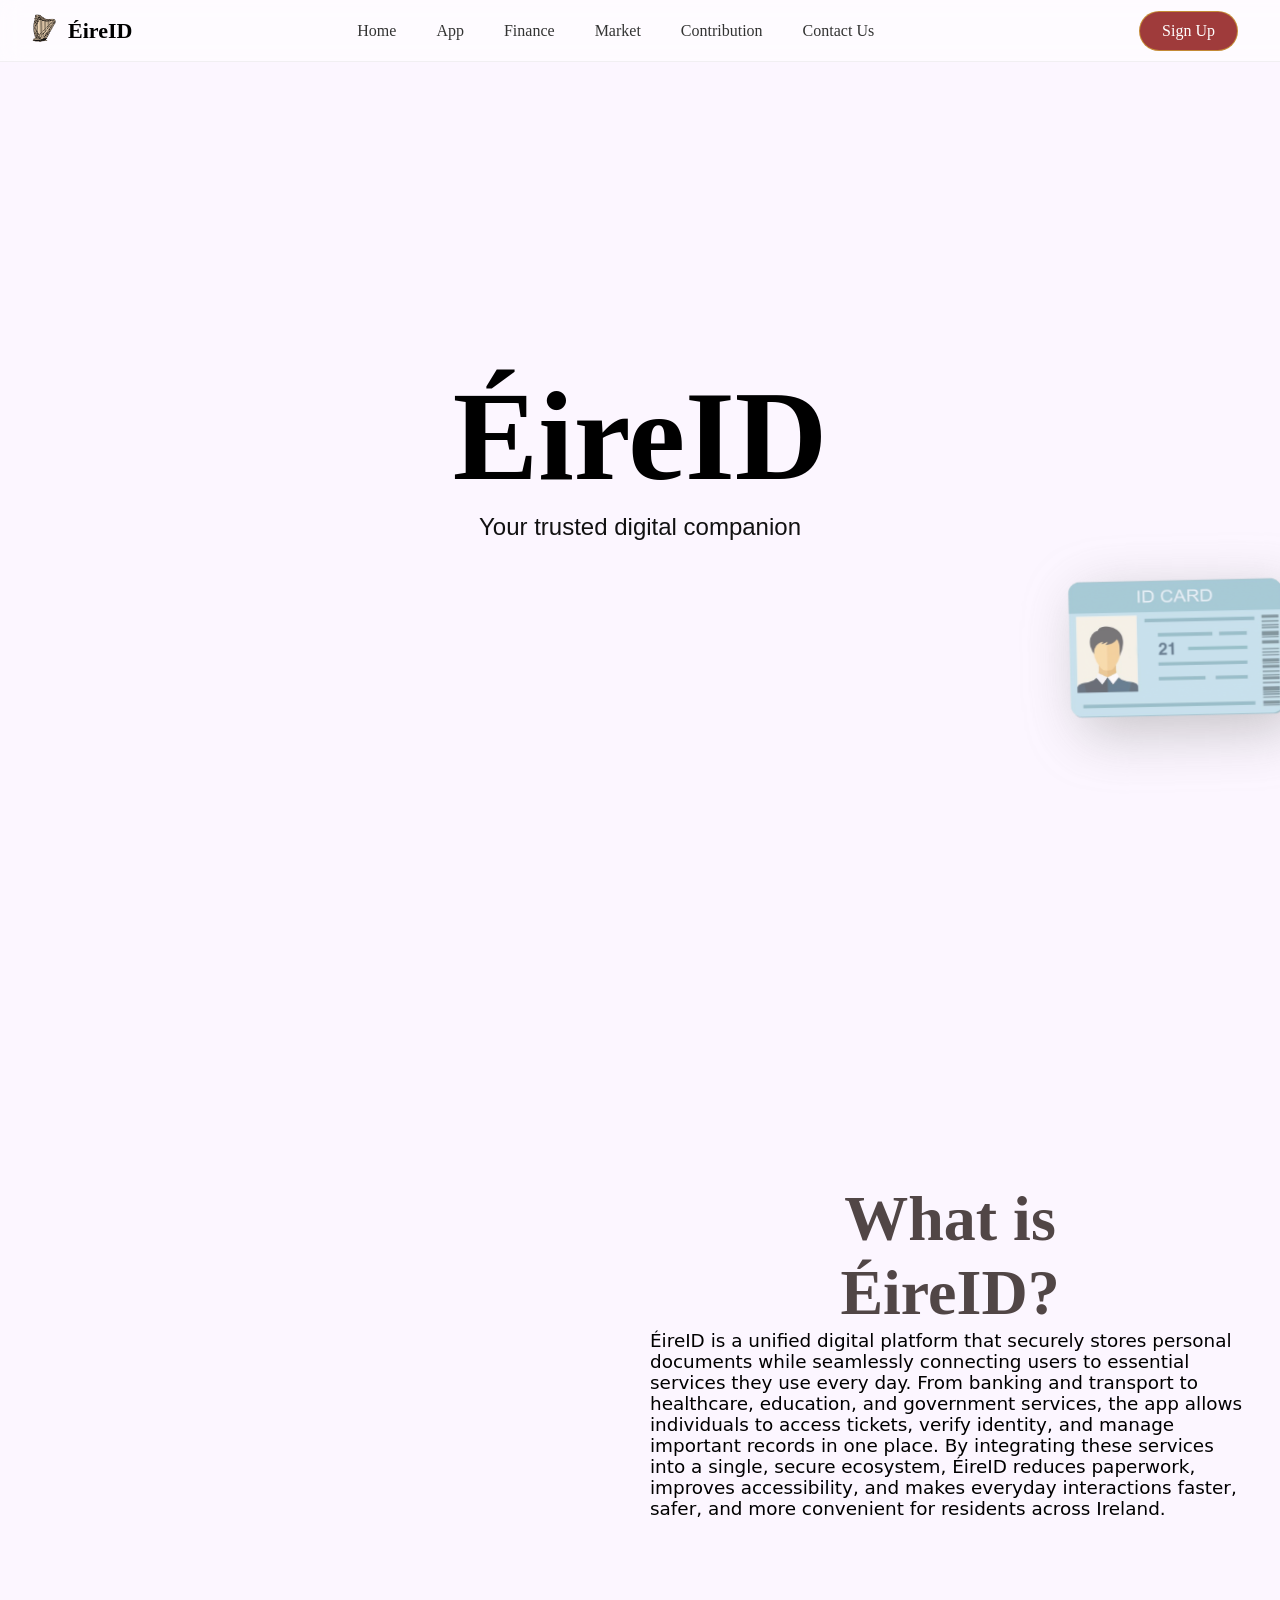
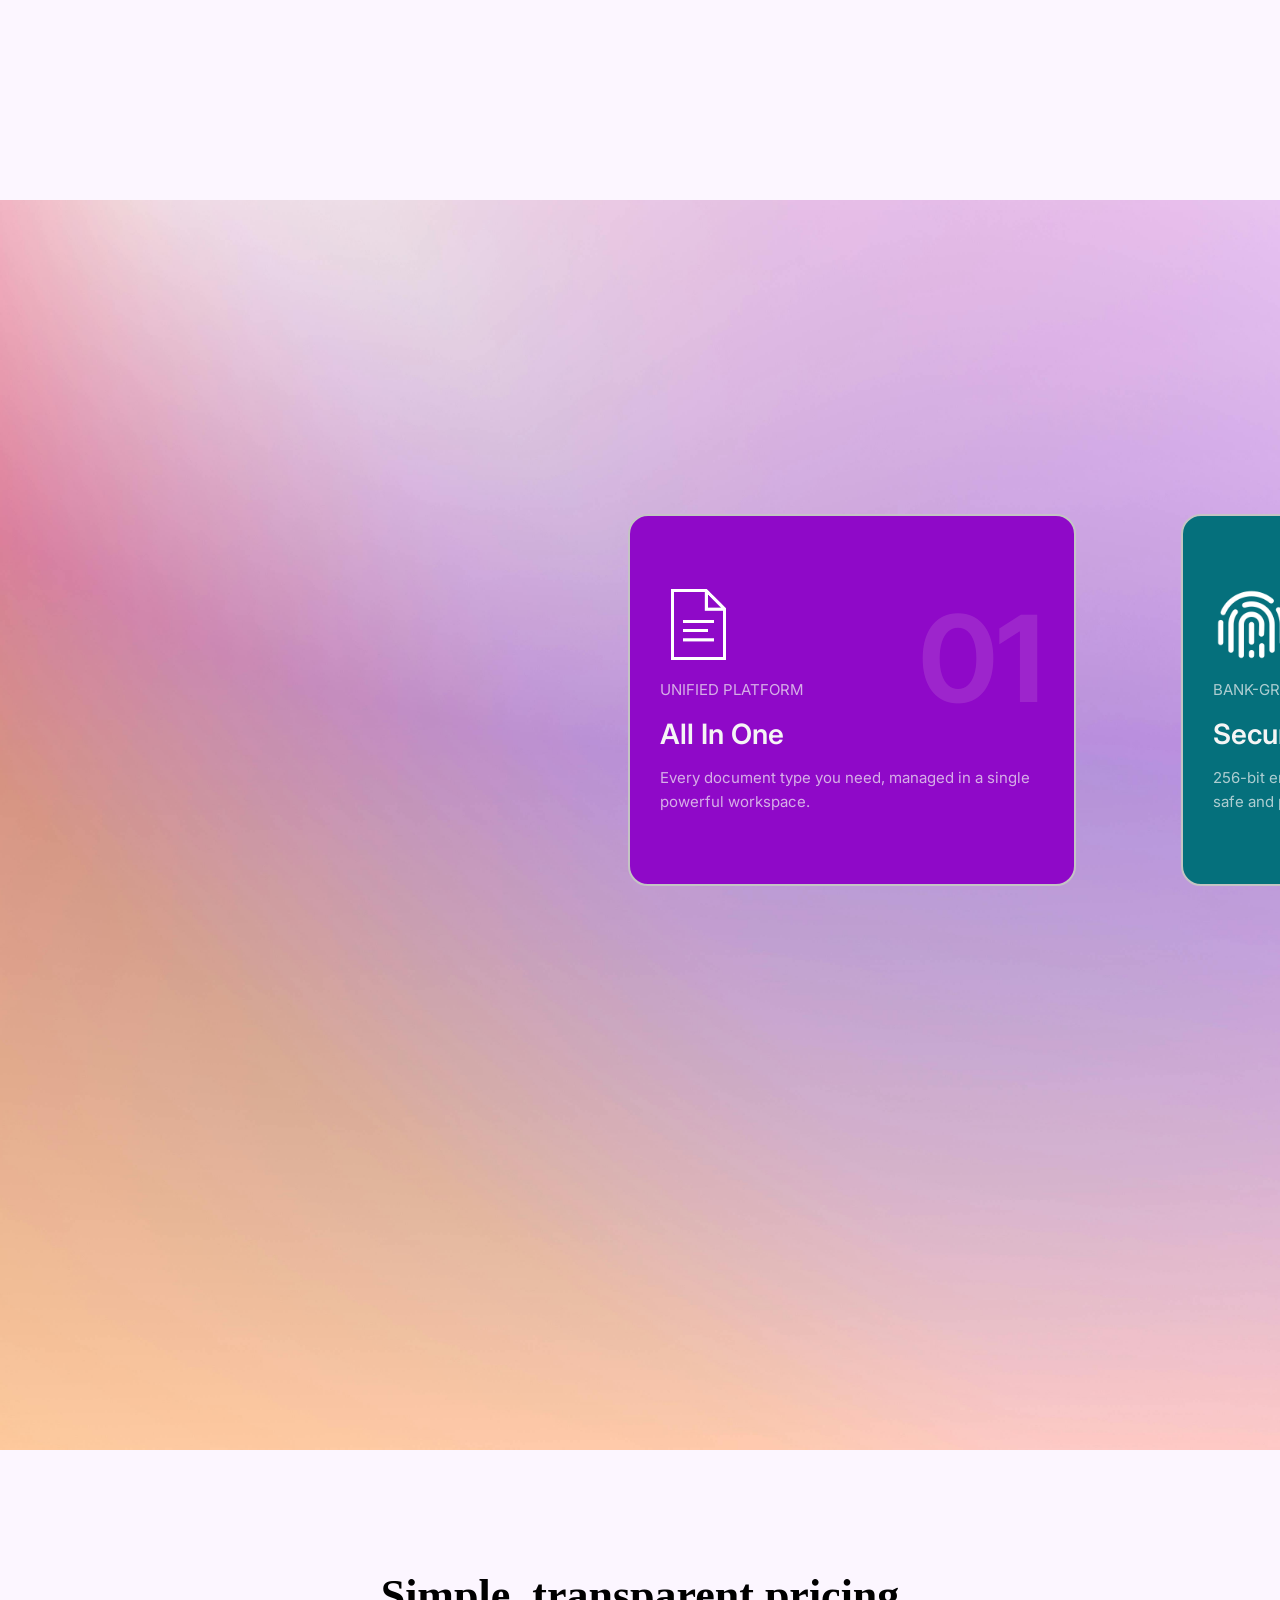
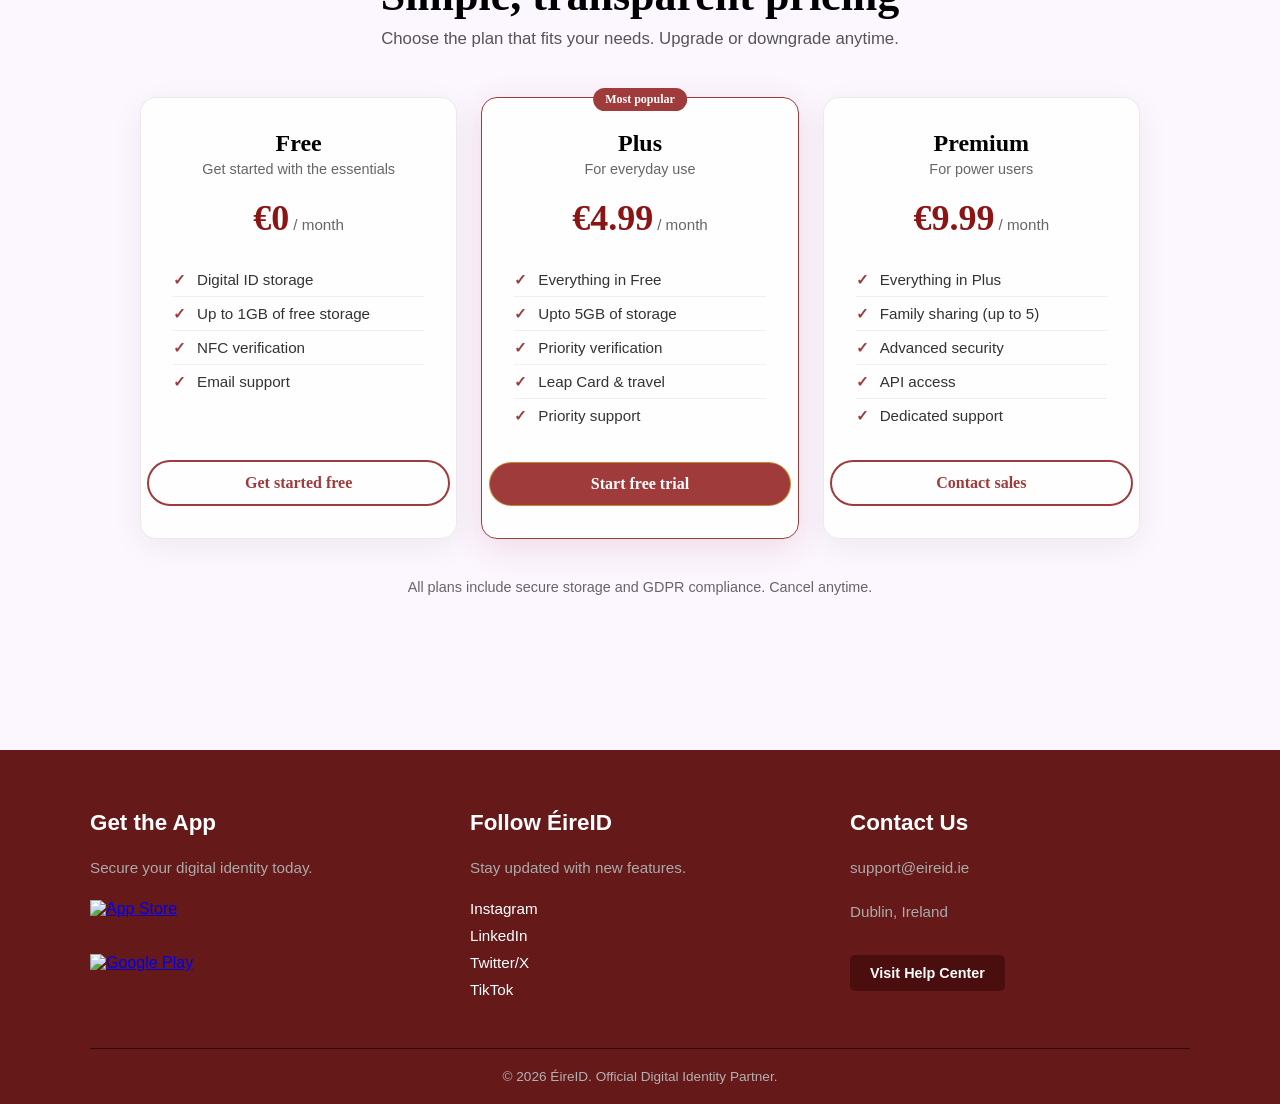
==== commit c69b19a8: "app section changes and finance section" ====
--- a/index.html
+++ b/index.html
@@ -202,23 +202,9 @@
      
      
     </section>
-    <script src="https://cdnjs.cloudflare.com/ajax/libs/gsap/3.13.0/ScrollTrigger.min.js" integrity="sha512-P2IDYZfqSwjcSjX0BKeNhwRUH8zRPGlgcWl5n6gBLzdi4Y5/0O4zaXrtO4K9TZK6Hn1BenYpKowuCavNandERg==" crossorigin="anonymous" referrerpolicy="no-referrer"></script>
- 
-    <script src="gsap.min.js"></script>
-    <script src="https://unpkg.com/lenis@1.3.18/dist/lenis.min.js"></script> 
-    <script src="script.js"></script>
-
-<!DOCTYPE html>
-<html lang="en">
-<head>
-    <meta charset="UTF-8">
-    <meta name="viewport" content="width=device-width, initial-scale=1.0">
-    <link rel="stylesheet" href="lkm2026.css">
-    <title>Document</title>
-</head>
-<body>
-
-<footer class="app-footer">
+
+
+    <footer class="app-footer">
     <div class="footer-container">
 
         <div class="footer-column">
@@ -253,5 +239,15 @@
     </div>
 
 </footer>
+
+
+    <script src="https://cdnjs.cloudflare.com/ajax/libs/gsap/3.13.0/ScrollTrigger.min.js" integrity="sha512-P2IDYZfqSwjcSjX0BKeNhwRUH8zRPGlgcWl5n6gBLzdi4Y5/0O4zaXrtO4K9TZK6Hn1BenYpKowuCavNandERg==" crossorigin="anonymous" referrerpolicy="no-referrer"></script>
+ 
+    <script src="gsap.min.js"></script>
+    <script src="https://unpkg.com/lenis@1.3.18/dist/lenis.min.js"></script> 
+    <script src="script.js"></script>
+
+
+
 </body>
 </html>
--- a/style.css
+++ b/style.css
@@ -1470,15 +1470,32 @@
 }
 /* ========== App ========== */
 .innovation-info {
-  width: 1000px;
-  margin: 60px auto 0;
-  border-radius: 12px;
-  padding: 25px 30px;
-  border: 1px solid #e2e8f0;
-  font-size: 20px;
-  line-height: 1.7;
+  max-width: 900px;
+  border-radius: 20px;
+  padding: 40px 45px;
+  border: none;
+  background: linear-gradient(135deg, rgba(248, 249, 250, 1) 0%, rgba(245, 247, 250, 1) 100%);
+  font-size: 18px;
+  line-height: 1.8;
   color: #333;
   margin-top: 20px;
+  box-shadow: 0 4px 12px rgba(0, 0, 0, 0.08);
+  backdrop-filter: blur(10px);
+
+}
+
+.innovation-info p {
+  margin: 0;
+}
+
+.innovation-info strong {
+  color: rgb(159, 59, 59);
+  font-weight: 600;
+}
+
+.innovation-info b {
+  color: rgb(159, 59, 59);
+  font-weight: 600;
 }
 
 .innovation-title {
@@ -1486,6 +1503,9 @@
   text-align: center;
   margin-bottom: 60px;
   margin-top: 20px;
+  color: rgb(90, 47, 54);
+  font-weight: 700;
+  letter-spacing: -1px;
 }
 
 .main-innovation-card {
@@ -1499,95 +1519,269 @@
 }
 
 .innovation-section {
-  padding: 60px 20px;
-  background: #f9fafb;
+  display: flex;
+  flex-direction: column;
+  align-items: center;
+  justify-content: center;
+  background: linear-gradient(180deg, #ffffff 0%, #f8f9fa 100%);
+  padding-bottom: 200px;
+
 }
 
 .innovation-main {
   text-align: center;
-  margin-bottom: 40px;
+  margin-bottom: 60px;
 }
 
 .key-features {
   text-align: center;
   font-size: 30px;
-  margin-top: 50px;
+  margin-top: 60px;
+  margin-bottom: 30px;
+}
+
+.keyfeatures-title {
+  font-size: 32px;
+  color: rgb(90, 47, 54);
+  font-weight: 700;
+  margin: 0;
+  letter-spacing: -0.5px;
 }
 
 .keyfeatures-card-grid {
   display: flex;
-  gap: 40px;
+  gap: 20px;
   overflow-x: auto;
-  padding-left: 40px;
-  padding-right: 40px;
-  padding-top: 20px;
+  padding: 20px 40px;
+  scroll-behavior: smooth;
 }
 
 .keyfeatures-card {
-  background: rgba(229, 222, 222, 0.472);
-  padding: 10px;
-  border-radius: 20px;
-  font-size: 20px;
-  text-align: center;
-  line-height: 1.7;
-  min-width: 400px;
-  border: 1px solid #b3bdc96b;
+  background: linear-gradient(135deg, rgba(220, 120, 120, 0.15) 0%, rgba(159, 59, 59, 0.08) 100%);
+  padding: 25px 30px;
+  border-radius: 16px;
+  font-size: 16px;
+  text-align: center;
+  line-height: 1.6;
+  min-width: 380px;
+  border: 1px solid rgba(159, 59, 59, 0.2);
+  color: rgb(90, 47, 54);
+  font-weight: 500;
+  transition: all 0.4s cubic-bezier(0.4, 0, 0.2, 1);
+  box-shadow: 0 4px 16px rgba(159, 59, 59, 0.08);
+  white-space: normal;
+}
+
+.keyfeatures-card:hover {
+  transform: translateY(-6px);
+  box-shadow: 0 12px 32px rgba(159, 59, 59, 0.15);
+  border-color: rgb(159, 59, 59);
 }
 
 .innovation-card {
   background: #ffffff;
-  padding: 30px 25px;
-  border-radius: 16px;
-  border: 1px solid #e2e8f0;
-  text-align: center;
+  padding: 35px 30px;
+  border-radius: 18px;
+  border: 1px solid rgba(159, 59, 59, 0.15);
+  text-align: center;
+  transition: all 0.4s cubic-bezier(0.4, 0, 0.2, 1);
+  box-shadow: 0 4px 16px rgba(159, 59, 59, 0.1);
+  position: relative;
+  overflow: hidden;
+}
+
+.innovation-card::before {
+  content: '';
+  position: absolute;
+  top: 0;
+  left: 0;
+  right: 0;
+  bottom: 0;
+  background: linear-gradient(135deg, rgba(220, 120, 120, 0.1) 0%, rgba(159, 59, 59, 0.05) 100%);
+  opacity: 0;
+  transition: opacity 0.4s ease;
+  z-index: 0;
+}
+
+.innovation-card > * {
+  position: relative;
+  z-index: 1;
 }
 
 .innovation-head {
   font-size: 45px;
-  color: #000000;
-  margin-bottom: 10px;
+  color: rgb(90, 47, 54);
+  margin-bottom: 15px;
   margin-top: 50px;
+  font-weight: 700;
+  letter-spacing: -1px;
 }
 
 .innovation-subtitle {
   font-size: 22px;
-  color: #2b0c0c;
+  color: rgb(159, 59, 59);
   max-width: 800px;
   margin: 0 auto;
+  font-weight: 500;
 }
 
 .innovation-card-grid {
   display: grid;
   grid-template-columns: repeat(5, 1fr);
-  gap: 40px;
-  max-width: 1500px;
-  margin: 0 auto;
+  gap: 30px;
+  max-width: 1600px;
+  margin: 50px auto 0;
+  padding: 0 20px;
 }
 
 .innovation-card:hover {
-  transform: translateY(-5px);
-  border-color: #5a2f36;
+  transform: translateY(-8px);
+  box-shadow: 0 16px 40px rgba(159, 59, 59, 0.25);
+  border-color: rgb(159, 59, 59);
+}
+
+.innovation-card:hover::before {
+  opacity: 0;
 }
 
 .innovation-icons {
-  font-size: 50px;
-  margin-bottom: 10px;
-  display: inline-block;
-  background: rgba(200, 192, 193, 0.31);
-  padding: 15px;
-  border-radius: 20%;
+  font-size: 60px;
+  margin-bottom: 20px;
+  display: inline-flex;
+  align-items: center;
+  justify-content: center;
+  background: linear-gradient(135deg, rgba(220, 120, 120, 0.2) 0%, rgba(159, 59, 59, 0.1) 100%);
+  padding: 20px;
+  width: 90px;
+  height: 90px;
+  border-radius: 50%;
+  transition: all 0.4s ease;
+}
+
+.innovation-card:hover .innovation-icons {
+  background: linear-gradient(135deg, rgba(220, 120, 120, 0.4) 0%, rgba(159, 59, 59, 0.2) 100%);
+  transform: scale(1.1) rotate(5deg);
 }
 
 .innovation-card h3 {
-  font-size: 30px;
-  color: #5a2f36;
-  margin-bottom: 10px;
+  font-size: 22px;
+  color: rgb(90, 47, 54);
+  margin-bottom: 15px;
+  font-weight: 600;
+  letter-spacing: -0.5px;
 }
 
 .innovation-card p {
-  font-size: 18px;
-  color: #6b7280;
+  font-size: 16px;
+  color: #555;
   line-height: 1.7;
+  font-weight: 400;
+}
+
+/* Responsive Innovation Grid */
+@media (max-width: 1400px) {
+  .innovation-card-grid {
+    grid-template-columns: repeat(4, 1fr);
+    gap: 25px;
+  }
+}
+
+@media (max-width: 1024px) {
+  .innovation-card-grid {
+    grid-template-columns: repeat(3, 1fr);
+    gap: 20px;
+  }
+
+  .innovation-info {
+    width: 90%;
+    padding: 30px 25px;
+  }
+
+  .innovation-icons {
+    font-size: 50px;
+    width: 80px;
+    height: 80px;
+  }
+
+  .innovation-card h3 {
+    font-size: 20px;
+  }
+
+  .innovation-card p {
+    font-size: 15px;
+  }
+}
+
+@media (max-width: 768px) {
+  .innovation-card-grid {
+    grid-template-columns: repeat(2, 1fr);
+    gap: 15px;
+    padding: 0 10px;
+  }
+
+  .innovation-section {
+    padding: 60px 15px;
+  }
+
+  .innovation-title {
+    font-size: 36px;
+  }
+
+  .innovation-head {
+    font-size: 32px;
+  }
+
+  .innovation-card {
+    padding: 25px 20px;
+  }
+
+  .innovation-icons {
+    font-size: 40px;
+    width: 70px;
+    height: 70px;
+  }
+
+  .innovation-card h3 {
+    font-size: 18px;
+  }
+
+  .innovation-card p {
+    font-size: 14px;
+  }
+}
+
+@media (max-width: 500px) {
+  .innovation-card-grid {
+    grid-template-columns: 1fr;
+  }
+
+  .innovation-info {
+    width: 95%;
+    font-size: 16px;
+  }
+
+  .innovation-title {
+    font-size: 28px;
+  }
+
+  .innovation-head {
+    font-size: 26px;
+    margin-top: 30px;
+  }
+
+  .innovation-icons {
+    font-size: 36px;
+    width: 65px;
+    height: 65px;
+  }
+
+  .innovation-card h3 {
+    font-size: 16px;
+  }
+
+  .innovation-card p {
+    font-size: 13px;
+  }
 }
 
 .steps-card-grid {
@@ -2262,6 +2456,7 @@
 /* Revenue model section */
 
 .rev-model {
+  font-family: 'Helvetica Neue', 'Inter', sans-serif;
   display: flex;
   flex-direction: column;
   align-items: center;
@@ -2294,11 +2489,20 @@
   z-index: 5;
   isolation: isolate;
 }
-
+.text-box {
+  display: flex;
+
+  flex-direction: column;
+
+}
 .text-box p {
-  font-size: clamp(1.1rem, 1.4vw, 2.5rem);
-  line-height: 1.2;
+  font-size: clamp(1.1rem, 1.1vw, 2.0rem);
+  color: #322b2b;
+  line-height: 1.5;
   opacity: 0.9;
+  font-weight: 100;
+  max-width: 500px;
+
 }
 .text-box h4 {
   font-size: clamp(1.8rem, 3vw, 6rem);
@@ -2329,6 +2533,116 @@
 
 .float-img img {
   border-radius: 10px;
+}
+
+/* Subscription Model Styles */
+.subscription-model-box,
+.freemium-model-box {
+  flex-direction: row;
+  align-items: stretch;
+  padding: 0 !important;
+  background-color: rgba(255, 255, 255, 0.95) !important;
+  background-image: none !important;
+  box-shadow: 0px 15px 40px rgba(0, 0, 0, 0.1) !important;
+  max-width: 900px;
+  gap: 0 !important;
+  overflow: hidden;
+}
+
+.model-image {
+  flex: 0 0 35%;
+  position: relative;
+  overflow: hidden;
+  border-radius: 20px 0 0 20px;
+  background-color: #f0f0f0;
+}
+
+.model-image img {
+  width: 100%;
+  height: 100%;
+  object-fit: cover;
+  display: block;
+}
+
+.model-content {
+  flex: 1;
+  display: flex;
+  flex-direction: column;
+  padding: 50px 40px;
+  justify-content: flex-start;
+  gap: 20px;
+}
+
+.model-text-top {
+  display: flex;
+  flex-direction: column;
+  gap: 10px;
+}
+
+.model-title {
+  font-size: 2rem;
+  color: #1a3a4a;
+  font-weight: 700;
+  margin: 0;
+  font-family: "Inter", sans-serif;
+}
+
+.model-description {
+  font-size: 1rem;
+  color: #555;
+  line-height: 1.6;
+  margin: 0;
+  font-weight: 400;
+}
+
+.freemium-services,
+.subscription-services {
+  display: flex;
+  flex-direction: column;
+  gap: 15px;
+  width: 100%;
+}
+
+.service-card {
+  padding: 18px;
+  background-color: rgba(83, 207, 198, 0.15);
+  border-radius: 12px;
+  display: flex;
+  flex-direction: column;
+  align-items: flex-start;
+  gap: 10px;
+  transition: all 0.3s ease;
+}
+
+.service-card:hover {
+  box-shadow: 0px 8px 20px rgba(83, 207, 198, 0.2);
+  transform: translateY(-3px);
+}
+
+.service-icon {
+  font-size: 1.8rem;
+  width: 45px;
+  height: 45px;
+  display: flex;
+  align-items: center;
+  justify-content: center;
+  background-color: rgba(75, 120, 150, 0.2);
+  border-radius: 50%;
+}
+
+.service-title {
+  font-size: 1.1rem;
+  color: #1a3a4a;
+  font-weight: 600;
+  margin: 0;
+}
+
+.service-description {
+  font-size: 0.9rem;
+  color: #666;
+  line-height: 1.5;
+  margin: 0;
+  font-weight: 400;
 }
 
 .revenue-graph-section {
@@ -2380,10 +2694,30 @@
 
   .floater-box {
     flex-direction: column;
-    text-align: center;
+    text-align: left;
     width: 90%;
-    scale: 0.7;
-  }
+    scale: 0.9;
+  }
+
+  .subscription-model-box,
+  .freemium-model-box {
+    flex-direction: column;
+  }
+
+  .model-image {
+    flex: 0 0 250px;
+    border-radius: 20px 20px 0 0;
+  }
+
+  .model-content {
+    padding: 30px;
+  }
+
+  .freemium-services,
+  .subscription-services {
+    gap: 12px;
+  }
+
   .text-box {
     max-width: 500px;
   }
@@ -3004,3 +3338,70 @@
 .media-box:hover .thumb {
   opacity: 0;
 }
+
+/* Comparison Table */
+
+.comp-container {
+  max-width: 1100px;
+  margin: 40px auto;
+  padding: 20px;
+}
+
+.comp-container h3 {
+
+  font-size: clamp(3rem, 8vw, 5rem);
+  text-align: center;
+  margin-bottom: 20px;
+}
+
+table {
+  width: 100%;
+  border-collapse: collapse;
+  background-color: white;
+  border-radius: 10px;
+  overflow: hidden;
+  box-shadow: 0 4px 12px rgba(0,0,0,0.1);
+}
+
+th {
+  background-color: #6b1e3b;
+  color: white;
+  padding: 15px;
+  text-align: left;
+}
+
+td {
+  padding: 15px;
+  border-bottom: 1px solid #eee;
+  vertical-align: top;
+}
+
+tr:nth-child(even) {
+  background-color: #fafafa;
+}
+
+tr:hover {
+  background-color: #f1f1f1;
+}
+
+td:first-child {
+  font-weight: bold;
+  width: 20%;
+}
+
+@media (max-width: 768px) {
+  .navbar {
+    flex-direction: column;
+    align-items: flex-start;
+  }
+
+  .nav-links {
+    flex-direction: column;
+    gap: 10px;
+    margin-top: 10px;
+  }
+
+  table {
+    font-size: 14px;
+  }
+}
--- a/style.css
+++ b/style.css
@@ -1470,15 +1470,32 @@
 }
 /* ========== App ========== */
 .innovation-info {
-  width: 1000px;
-  margin: 60px auto 0;
-  border-radius: 12px;
-  padding: 25px 30px;
-  border: 1px solid #e2e8f0;
-  font-size: 20px;
-  line-height: 1.7;
+  max-width: 900px;
+  border-radius: 20px;
+  padding: 40px 45px;
+  border: none;
+  background: linear-gradient(135deg, rgba(248, 249, 250, 1) 0%, rgba(245, 247, 250, 1) 100%);
+  font-size: 18px;
+  line-height: 1.8;
   color: #333;
   margin-top: 20px;
+  box-shadow: 0 4px 12px rgba(0, 0, 0, 0.08);
+  backdrop-filter: blur(10px);
+
+}
+
+.innovation-info p {
+  margin: 0;
+}
+
+.innovation-info strong {
+  color: rgb(159, 59, 59);
+  font-weight: 600;
+}
+
+.innovation-info b {
+  color: rgb(159, 59, 59);
+  font-weight: 600;
 }
 
 .innovation-title {
@@ -1486,6 +1503,9 @@
   text-align: center;
   margin-bottom: 60px;
   margin-top: 20px;
+  color: rgb(90, 47, 54);
+  font-weight: 700;
+  letter-spacing: -1px;
 }
 
 .main-innovation-card {
@@ -1499,95 +1519,269 @@
 }
 
 .innovation-section {
-  padding: 60px 20px;
-  background: #f9fafb;
+  display: flex;
+  flex-direction: column;
+  align-items: center;
+  justify-content: center;
+  background: linear-gradient(180deg, #ffffff 0%, #f8f9fa 100%);
+  padding-bottom: 200px;
+
 }
 
 .innovation-main {
   text-align: center;
-  margin-bottom: 40px;
+  margin-bottom: 60px;
 }
 
 .key-features {
   text-align: center;
   font-size: 30px;
-  margin-top: 50px;
+  margin-top: 60px;
+  margin-bottom: 30px;
+}
+
+.keyfeatures-title {
+  font-size: 32px;
+  color: rgb(90, 47, 54);
+  font-weight: 700;
+  margin: 0;
+  letter-spacing: -0.5px;
 }
 
 .keyfeatures-card-grid {
   display: flex;
-  gap: 40px;
+  gap: 20px;
   overflow-x: auto;
-  padding-left: 40px;
-  padding-right: 40px;
-  padding-top: 20px;
+  padding: 20px 40px;
+  scroll-behavior: smooth;
 }
 
 .keyfeatures-card {
-  background: rgba(229, 222, 222, 0.472);
-  padding: 10px;
-  border-radius: 20px;
-  font-size: 20px;
-  text-align: center;
-  line-height: 1.7;
-  min-width: 400px;
-  border: 1px solid #b3bdc96b;
+  background: linear-gradient(135deg, rgba(220, 120, 120, 0.15) 0%, rgba(159, 59, 59, 0.08) 100%);
+  padding: 25px 30px;
+  border-radius: 16px;
+  font-size: 16px;
+  text-align: center;
+  line-height: 1.6;
+  min-width: 380px;
+  border: 1px solid rgba(159, 59, 59, 0.2);
+  color: rgb(90, 47, 54);
+  font-weight: 500;
+  transition: all 0.4s cubic-bezier(0.4, 0, 0.2, 1);
+  box-shadow: 0 4px 16px rgba(159, 59, 59, 0.08);
+  white-space: normal;
+}
+
+.keyfeatures-card:hover {
+  transform: translateY(-6px);
+  box-shadow: 0 12px 32px rgba(159, 59, 59, 0.15);
+  border-color: rgb(159, 59, 59);
 }
 
 .innovation-card {
   background: #ffffff;
-  padding: 30px 25px;
-  border-radius: 16px;
-  border: 1px solid #e2e8f0;
-  text-align: center;
+  padding: 35px 30px;
+  border-radius: 18px;
+  border: 1px solid rgba(159, 59, 59, 0.15);
+  text-align: center;
+  transition: all 0.4s cubic-bezier(0.4, 0, 0.2, 1);
+  box-shadow: 0 4px 16px rgba(159, 59, 59, 0.1);
+  position: relative;
+  overflow: hidden;
+}
+
+.innovation-card::before {
+  content: '';
+  position: absolute;
+  top: 0;
+  left: 0;
+  right: 0;
+  bottom: 0;
+  background: linear-gradient(135deg, rgba(220, 120, 120, 0.1) 0%, rgba(159, 59, 59, 0.05) 100%);
+  opacity: 0;
+  transition: opacity 0.4s ease;
+  z-index: 0;
+}
+
+.innovation-card > * {
+  position: relative;
+  z-index: 1;
 }
 
 .innovation-head {
   font-size: 45px;
-  color: #000000;
-  margin-bottom: 10px;
+  color: rgb(90, 47, 54);
+  margin-bottom: 15px;
   margin-top: 50px;
+  font-weight: 700;
+  letter-spacing: -1px;
 }
 
 .innovation-subtitle {
   font-size: 22px;
-  color: #2b0c0c;
+  color: rgb(159, 59, 59);
   max-width: 800px;
   margin: 0 auto;
+  font-weight: 500;
 }
 
 .innovation-card-grid {
   display: grid;
   grid-template-columns: repeat(5, 1fr);
-  gap: 40px;
-  max-width: 1500px;
-  margin: 0 auto;
+  gap: 30px;
+  max-width: 1600px;
+  margin: 50px auto 0;
+  padding: 0 20px;
 }
 
 .innovation-card:hover {
-  transform: translateY(-5px);
-  border-color: #5a2f36;
+  transform: translateY(-8px);
+  box-shadow: 0 16px 40px rgba(159, 59, 59, 0.25);
+  border-color: rgb(159, 59, 59);
+}
+
+.innovation-card:hover::before {
+  opacity: 0;
 }
 
 .innovation-icons {
-  font-size: 50px;
-  margin-bottom: 10px;
-  display: inline-block;
-  background: rgba(200, 192, 193, 0.31);
-  padding: 15px;
-  border-radius: 20%;
+  font-size: 60px;
+  margin-bottom: 20px;
+  display: inline-flex;
+  align-items: center;
+  justify-content: center;
+  background: linear-gradient(135deg, rgba(220, 120, 120, 0.2) 0%, rgba(159, 59, 59, 0.1) 100%);
+  padding: 20px;
+  width: 90px;
+  height: 90px;
+  border-radius: 50%;
+  transition: all 0.4s ease;
+}
+
+.innovation-card:hover .innovation-icons {
+  background: linear-gradient(135deg, rgba(220, 120, 120, 0.4) 0%, rgba(159, 59, 59, 0.2) 100%);
+  transform: scale(1.1) rotate(5deg);
 }
 
 .innovation-card h3 {
-  font-size: 30px;
-  color: #5a2f36;
-  margin-bottom: 10px;
+  font-size: 22px;
+  color: rgb(90, 47, 54);
+  margin-bottom: 15px;
+  font-weight: 600;
+  letter-spacing: -0.5px;
 }
 
 .innovation-card p {
-  font-size: 18px;
-  color: #6b7280;
+  font-size: 16px;
+  color: #555;
   line-height: 1.7;
+  font-weight: 400;
+}
+
+/* Responsive Innovation Grid */
+@media (max-width: 1400px) {
+  .innovation-card-grid {
+    grid-template-columns: repeat(4, 1fr);
+    gap: 25px;
+  }
+}
+
+@media (max-width: 1024px) {
+  .innovation-card-grid {
+    grid-template-columns: repeat(3, 1fr);
+    gap: 20px;
+  }
+
+  .innovation-info {
+    width: 90%;
+    padding: 30px 25px;
+  }
+
+  .innovation-icons {
+    font-size: 50px;
+    width: 80px;
+    height: 80px;
+  }
+
+  .innovation-card h3 {
+    font-size: 20px;
+  }
+
+  .innovation-card p {
+    font-size: 15px;
+  }
+}
+
+@media (max-width: 768px) {
+  .innovation-card-grid {
+    grid-template-columns: repeat(2, 1fr);
+    gap: 15px;
+    padding: 0 10px;
+  }
+
+  .innovation-section {
+    padding: 60px 15px;
+  }
+
+  .innovation-title {
+    font-size: 36px;
+  }
+
+  .innovation-head {
+    font-size: 32px;
+  }
+
+  .innovation-card {
+    padding: 25px 20px;
+  }
+
+  .innovation-icons {
+    font-size: 40px;
+    width: 70px;
+    height: 70px;
+  }
+
+  .innovation-card h3 {
+    font-size: 18px;
+  }
+
+  .innovation-card p {
+    font-size: 14px;
+  }
+}
+
+@media (max-width: 500px) {
+  .innovation-card-grid {
+    grid-template-columns: 1fr;
+  }
+
+  .innovation-info {
+    width: 95%;
+    font-size: 16px;
+  }
+
+  .innovation-title {
+    font-size: 28px;
+  }
+
+  .innovation-head {
+    font-size: 26px;
+    margin-top: 30px;
+  }
+
+  .innovation-icons {
+    font-size: 36px;
+    width: 65px;
+    height: 65px;
+  }
+
+  .innovation-card h3 {
+    font-size: 16px;
+  }
+
+  .innovation-card p {
+    font-size: 13px;
+  }
 }
 
 .steps-card-grid {
@@ -2262,6 +2456,7 @@
 /* Revenue model section */
 
 .rev-model {
+  font-family: 'Helvetica Neue', 'Inter', sans-serif;
   display: flex;
   flex-direction: column;
   align-items: center;
@@ -2294,11 +2489,20 @@
   z-index: 5;
   isolation: isolate;
 }
-
+.text-box {
+  display: flex;
+
+  flex-direction: column;
+
+}
 .text-box p {
-  font-size: clamp(1.1rem, 1.4vw, 2.5rem);
-  line-height: 1.2;
+  font-size: clamp(1.1rem, 1.1vw, 2.0rem);
+  color: #322b2b;
+  line-height: 1.5;
   opacity: 0.9;
+  font-weight: 100;
+  max-width: 500px;
+
 }
 .text-box h4 {
   font-size: clamp(1.8rem, 3vw, 6rem);
@@ -2329,6 +2533,116 @@
 
 .float-img img {
   border-radius: 10px;
+}
+
+/* Subscription Model Styles */
+.subscription-model-box,
+.freemium-model-box {
+  flex-direction: row;
+  align-items: stretch;
+  padding: 0 !important;
+  background-color: rgba(255, 255, 255, 0.95) !important;
+  background-image: none !important;
+  box-shadow: 0px 15px 40px rgba(0, 0, 0, 0.1) !important;
+  max-width: 900px;
+  gap: 0 !important;
+  overflow: hidden;
+}
+
+.model-image {
+  flex: 0 0 35%;
+  position: relative;
+  overflow: hidden;
+  border-radius: 20px 0 0 20px;
+  background-color: #f0f0f0;
+}
+
+.model-image img {
+  width: 100%;
+  height: 100%;
+  object-fit: cover;
+  display: block;
+}
+
+.model-content {
+  flex: 1;
+  display: flex;
+  flex-direction: column;
+  padding: 50px 40px;
+  justify-content: flex-start;
+  gap: 20px;
+}
+
+.model-text-top {
+  display: flex;
+  flex-direction: column;
+  gap: 10px;
+}
+
+.model-title {
+  font-size: 2rem;
+  color: #1a3a4a;
+  font-weight: 700;
+  margin: 0;
+  font-family: "Inter", sans-serif;
+}
+
+.model-description {
+  font-size: 1rem;
+  color: #555;
+  line-height: 1.6;
+  margin: 0;
+  font-weight: 400;
+}
+
+.freemium-services,
+.subscription-services {
+  display: flex;
+  flex-direction: column;
+  gap: 15px;
+  width: 100%;
+}
+
+.service-card {
+  padding: 18px;
+  background-color: rgba(83, 207, 198, 0.15);
+  border-radius: 12px;
+  display: flex;
+  flex-direction: column;
+  align-items: flex-start;
+  gap: 10px;
+  transition: all 0.3s ease;
+}
+
+.service-card:hover {
+  box-shadow: 0px 8px 20px rgba(83, 207, 198, 0.2);
+  transform: translateY(-3px);
+}
+
+.service-icon {
+  font-size: 1.8rem;
+  width: 45px;
+  height: 45px;
+  display: flex;
+  align-items: center;
+  justify-content: center;
+  background-color: rgba(75, 120, 150, 0.2);
+  border-radius: 50%;
+}
+
+.service-title {
+  font-size: 1.1rem;
+  color: #1a3a4a;
+  font-weight: 600;
+  margin: 0;
+}
+
+.service-description {
+  font-size: 0.9rem;
+  color: #666;
+  line-height: 1.5;
+  margin: 0;
+  font-weight: 400;
 }
 
 .revenue-graph-section {
@@ -2380,10 +2694,30 @@
 
   .floater-box {
     flex-direction: column;
-    text-align: center;
+    text-align: left;
     width: 90%;
-    scale: 0.7;
-  }
+    scale: 0.9;
+  }
+
+  .subscription-model-box,
+  .freemium-model-box {
+    flex-direction: column;
+  }
+
+  .model-image {
+    flex: 0 0 250px;
+    border-radius: 20px 20px 0 0;
+  }
+
+  .model-content {
+    padding: 30px;
+  }
+
+  .freemium-services,
+  .subscription-services {
+    gap: 12px;
+  }
+
   .text-box {
     max-width: 500px;
   }
@@ -3004,3 +3338,70 @@
 .media-box:hover .thumb {
   opacity: 0;
 }
+
+/* Comparison Table */
+
+.comp-container {
+  max-width: 1100px;
+  margin: 40px auto;
+  padding: 20px;
+}
+
+.comp-container h3 {
+
+  font-size: clamp(3rem, 8vw, 5rem);
+  text-align: center;
+  margin-bottom: 20px;
+}
+
+table {
+  width: 100%;
+  border-collapse: collapse;
+  background-color: white;
+  border-radius: 10px;
+  overflow: hidden;
+  box-shadow: 0 4px 12px rgba(0,0,0,0.1);
+}
+
+th {
+  background-color: #6b1e3b;
+  color: white;
+  padding: 15px;
+  text-align: left;
+}
+
+td {
+  padding: 15px;
+  border-bottom: 1px solid #eee;
+  vertical-align: top;
+}
+
+tr:nth-child(even) {
+  background-color: #fafafa;
+}
+
+tr:hover {
+  background-color: #f1f1f1;
+}
+
+td:first-child {
+  font-weight: bold;
+  width: 20%;
+}
+
+@media (max-width: 768px) {
+  .navbar {
+    flex-direction: column;
+    align-items: flex-start;
+  }
+
+  .nav-links {
+    flex-direction: column;
+    gap: 10px;
+    margin-top: 10px;
+  }
+
+  table {
+    font-size: 14px;
+  }
+}
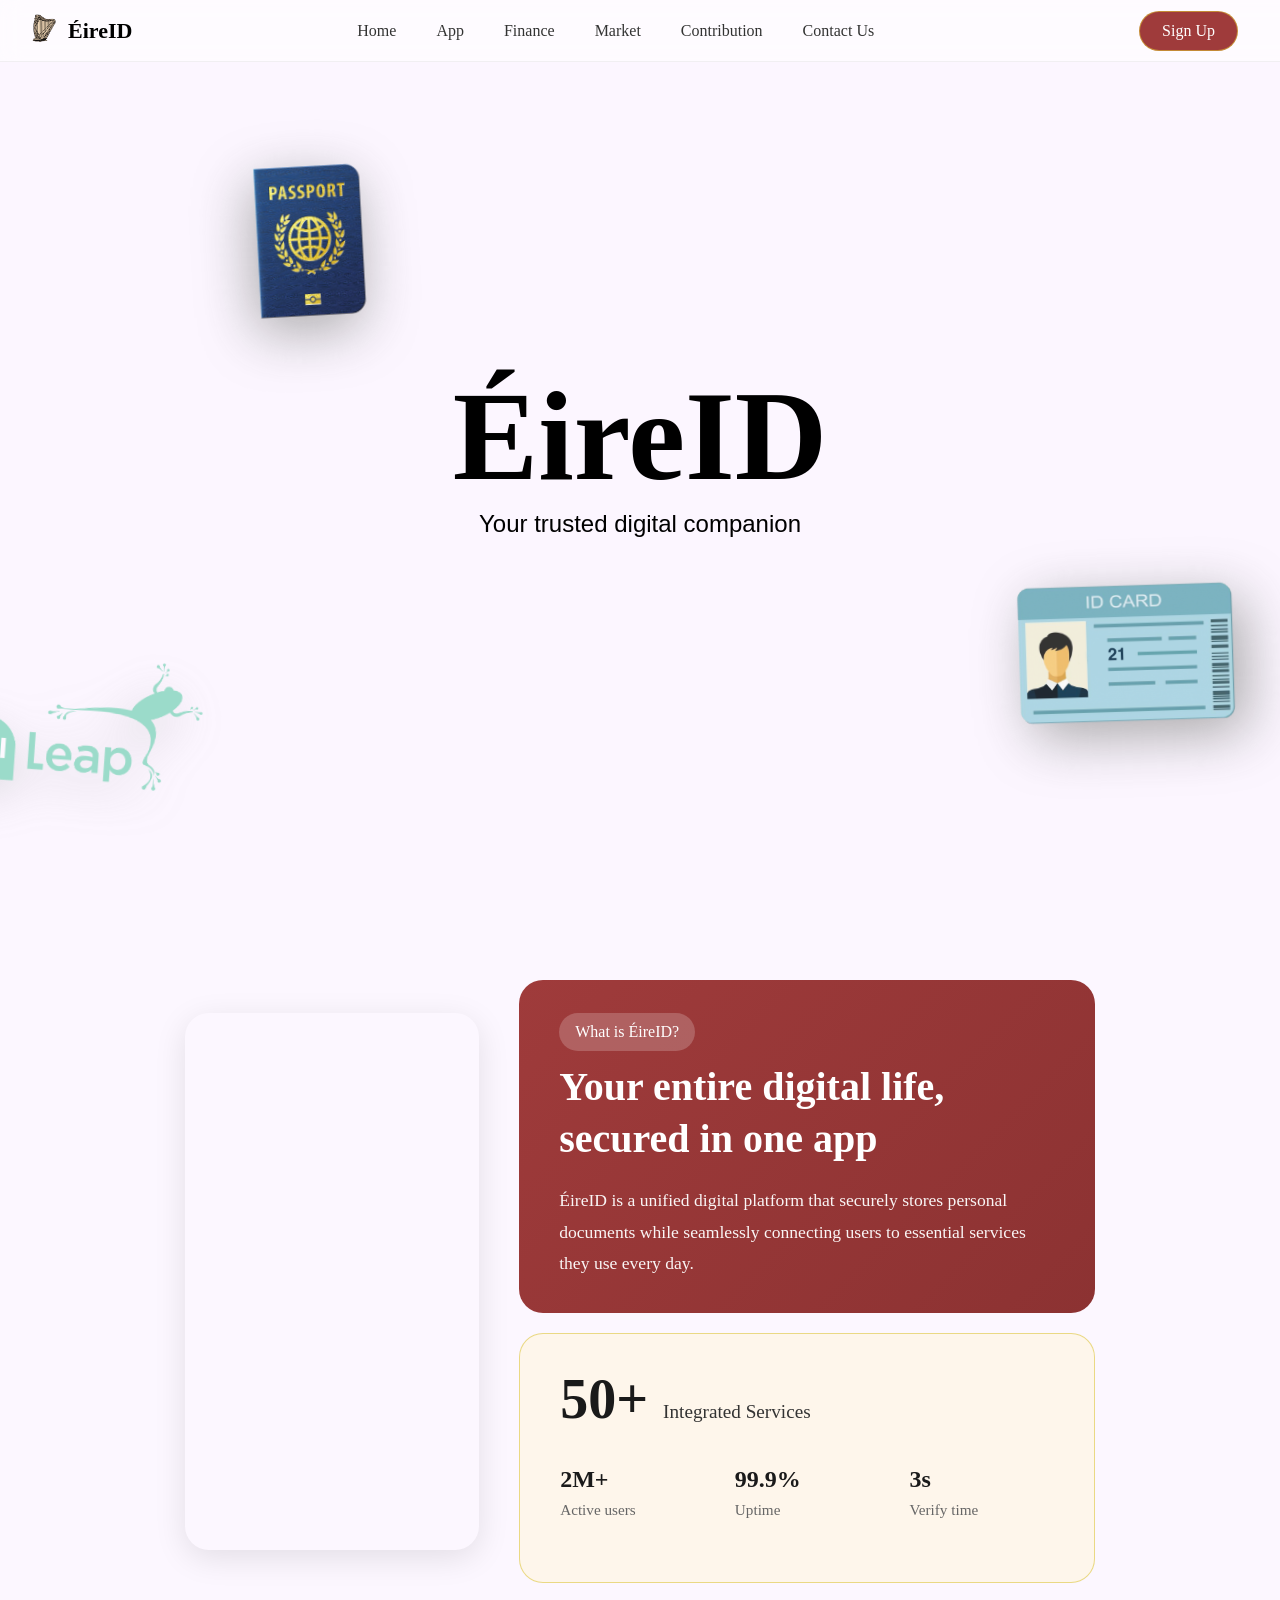
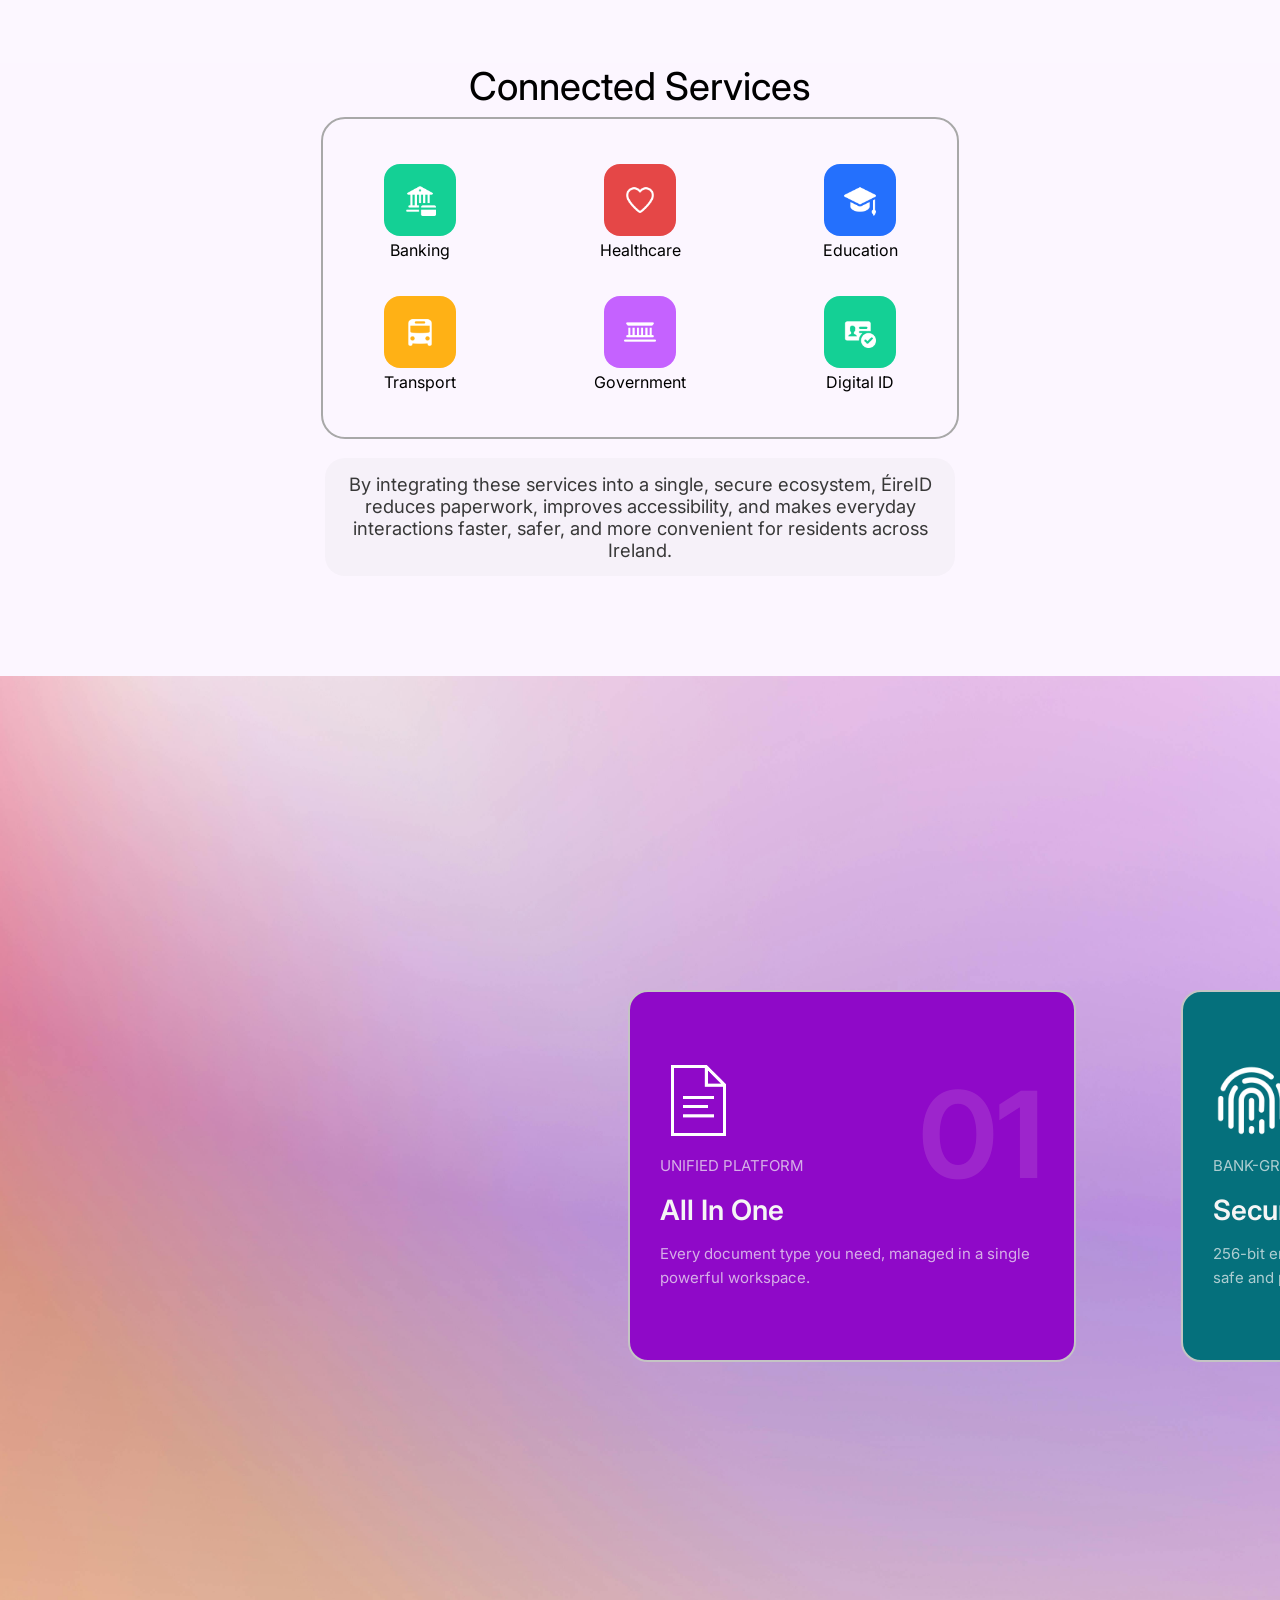
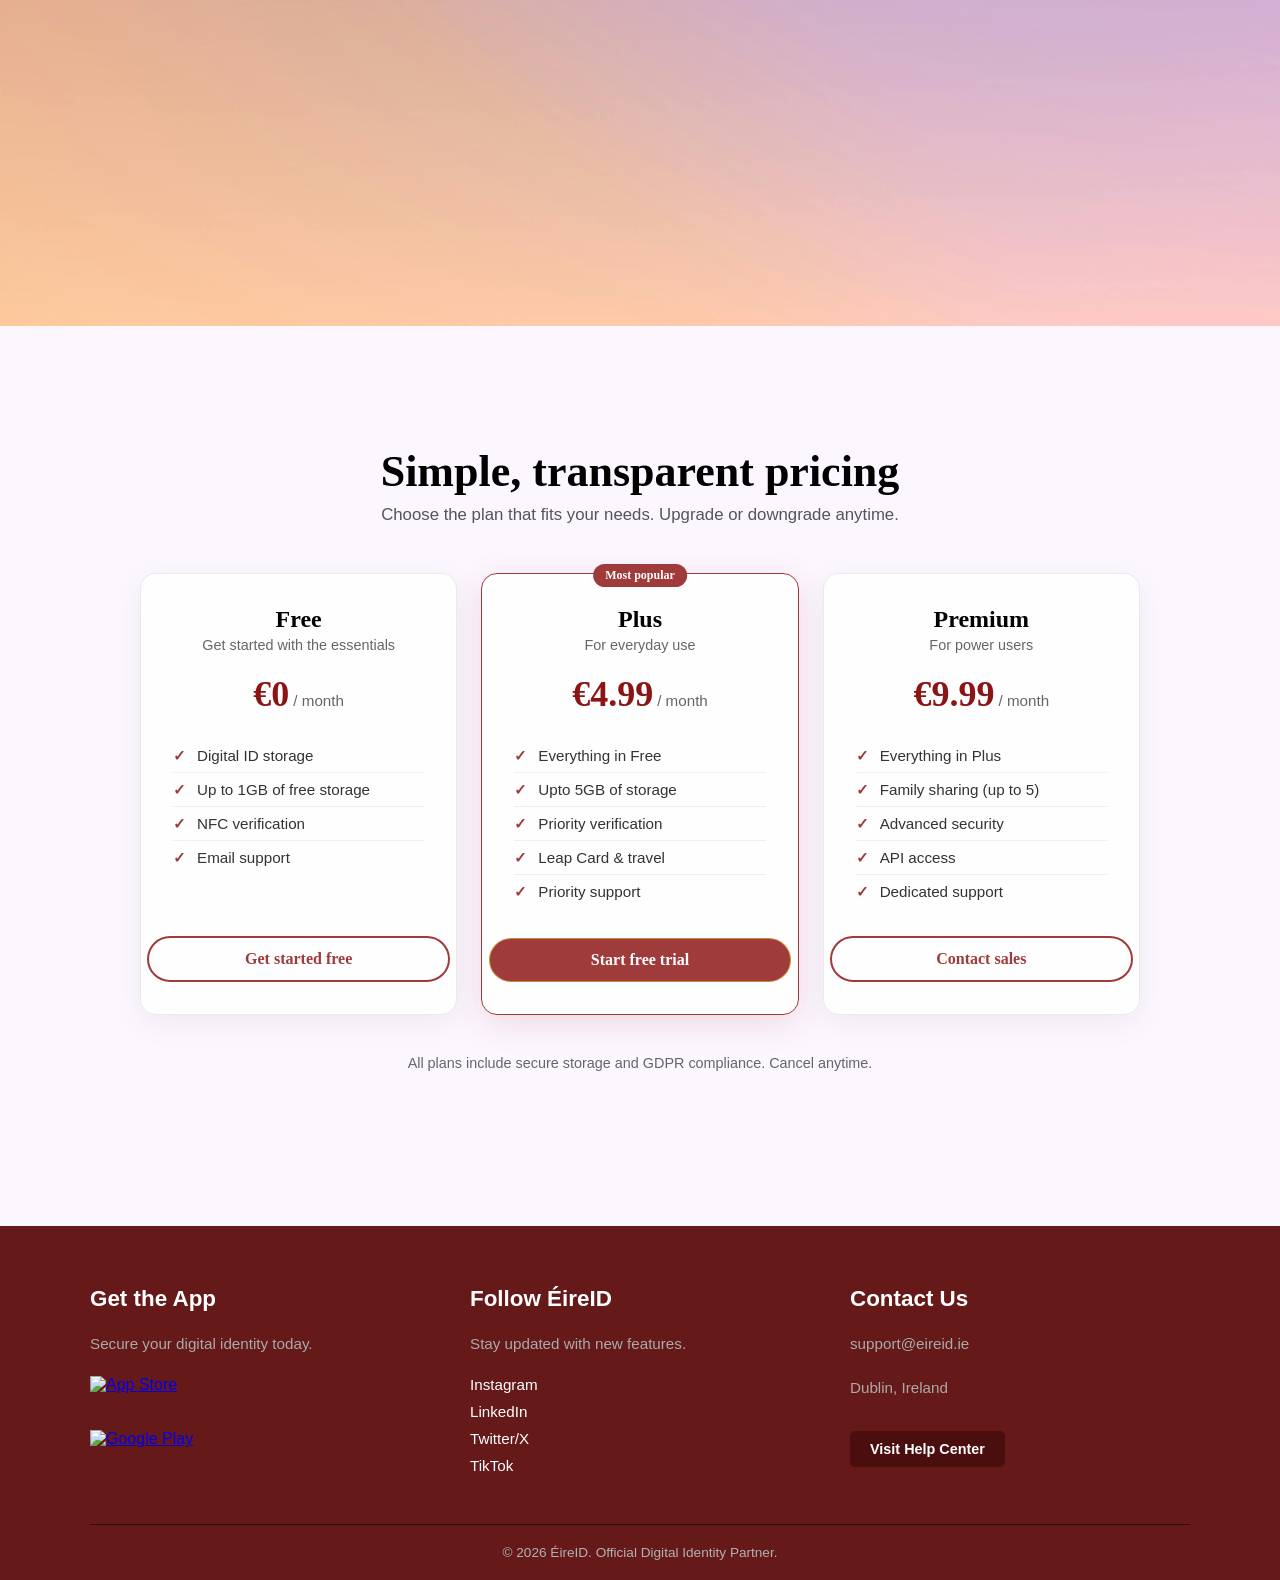
==== commit d3f23d6a: "omg index done 90percent" ====
--- a/index.html
+++ b/index.html
@@ -60,22 +60,88 @@
    
    
   <section class="info-sec">
-    <div class="video-1">
-    <video class="interface-video" autoplay muted loop>
+    <div class="info-video-container">
+      <video class="info-video" autoplay muted loop>
         <source src="video/interface.mp4" type="video/mp4">
-    </video>
-    </div>
-    <div class="info">
-    
-    <h3>What is</h3>
-    <h3>ÉireID?</h3>
-    <p>ÉireID is a unified digital platform that securely stores personal documents while seamlessly connecting users to essential services they use every day. From banking and transport to healthcare, education, and government services, the app allows individuals to access tickets, verify identity, and manage important records in one place. By integrating these services into a single, secure ecosystem, ÉireID reduces paperwork, improves accessibility, and makes everyday interactions faster, safer, and more convenient for residents across Ireland.</p>
-
-    </div>
-
-
+      </video>
+    </div>
+    
+    <div class="info-container">
+      <div class="info-card info-card-primary">
+        <div class="info-label">What is ÉireID?</div>
+        <h2 class="info-title">Your entire digital life, secured in one app</h2>
+        <p class="info-description">
+          ÉireID is a unified digital platform that securely stores personal documents while seamlessly connecting users to essential services they use every day.
+        </p>
+      </div>
+
+      <div class="info-card info-card-secondary">
+        <div class="info-stats-header">
+          <span class="info-stat-number">50+</span>
+          <span class="info-stat-label">Integrated Services</span>
+        </div>
+        
+        <div class="info-stats-grid">
+          <div class="info-stat-item">
+            <div class="info-stat-value">2M+</div>
+            <div class="info-stat-name">Active users</div>
+          </div>
+          <div class="info-stat-item">
+            <div class="info-stat-value">99.9%</div>
+            <div class="info-stat-name">Uptime</div>
+          </div>
+          <div class="info-stat-item">
+            <div class="info-stat-value">3s</div>
+            <div class="info-stat-name">Verify time</div>
+          </div>
+        </div>
+        </div>
+    </div>
+ 
   </section>
 
+
+  <section class="connection-sec">
+  <h3>Connected Services</h3>
+  <div class="connections-container">
+
+  <div class="connections-grid">
+    <div class="connection-item">
+      <img src="images/bank_icon.png" alt="bank png">
+      <p>Banking</p>
+    </div>
+    
+    <div class="connection-item">
+      <img src="images/heart.png" alt="Healthcare_heart">
+      <p>Healthcare</p>
+    </div>
+    
+    <div class="connection-item">
+      <img src="images/student_hat.png" alt="Education">
+      <p>Education</p>
+    
+    </div>    
+    <div class="connection-item">
+      <img src="images/bus.png" alt="Transport">
+      <p>Transport</p>
+    </div>
+    
+    <div class="connection-item">
+      <img src="images/government.png" alt="Government">
+      <p>Government</p>
+    </div>
+    
+    <div class="connection-item">
+      <img src="images/ID_small.png" alt="Digital ID">
+      <p>Digital ID</p>
+    </div>
+    </div>
+
+  </div>
+  <div class="info">
+   <p>By integrating these services into a single, secure ecosystem, ÉireID reduces paperwork, improves accessibility, and makes everyday interactions faster, safer, and more convenient for residents across Ireland.</p>
+  </div>
+ </section>
    
    
     <section id="horizontal-scroll">
--- a/style.css
+++ b/style.css
@@ -398,26 +398,132 @@
 }
 
 .info-sec {
-  font-family:
-    system-ui,
-    -apple-system,
-    BlinkMacSystemFont,
-    "Segoe UI",
-    Roboto,
-    Oxygen,
-    Ubuntu,
-    Cantarell,
-    "Open Sans",
-    "Helvetica Neue",
-    sans-serif;
-  max-width: 100vw;
-  min-height: 100vh;
-  height: auto;
-  display: flex;
-  flex-direction: row;
+  padding: 80px 0px;
+  display: flex;
   align-items: center;
   justify-content: center;
-}
+  gap: 40px;
+  background: #ffffff1c;
+
+}
+
+.info-video-container {
+  flex: 0 0 23%;
+  border-radius: 24px;
+  overflow: hidden;
+  box-shadow: 0 8px 32px rgba(0, 0, 0, 0.1);
+}
+
+.info-video {
+  width: 100%;
+  height: 42vmax;
+  display: block;
+  object-fit: cover;
+  scale: 1.;
+
+}
+
+.info-container {
+
+  display: grid;
+  grid-template-columns: 1fr;
+  gap: 20px;
+  flex: 0 0 45%;
+
+}
+
+.info-card {
+  border-radius: 24px;
+  padding: 33px 40px;
+  display: flex;
+  flex-direction: column;
+  justify-content: center;
+}
+
+.info-card-primary {
+  background: linear-gradient(135deg, rgb(159, 59, 59) 0%, rgb(140, 50, 50) 100%);
+  color: #ffffff;
+
+}
+
+.info-label {
+  background: rgba(255, 255, 255, 0.2);
+  padding: 10px 16px;
+  border-radius: 50px;
+  font-size: 16px;
+  font-weight: 500;
+  margin-bottom: 10px;
+  width: fit-content;
+}
+
+.info-title {
+  font-size: 2.5rem;
+  font-weight: 700;
+  line-height: 1.3;
+  margin-bottom: 20px;
+  color: #ffffff;
+}
+
+.info-description {
+  font-size: 1.1rem;
+  line-height: 1.8;
+  color: rgba(255, 255, 255, 0.95);
+  margin: 0;
+}
+
+.info-card-secondary {
+  background: #fef6eb;
+  color: #333;
+  border: 1px solid rgba(220, 196, 60, 0.579);
+  gap: 15px;
+}
+
+.info-stats-header {
+  display: flex;
+  align-items: baseline;
+  gap: 15px;
+  margin-bottom: 20px;
+}
+
+.info-stat-number {
+  font-size: 3.5rem;
+  font-weight: 700;
+  color: #1a1a1a;
+}
+
+.info-stat-label {
+  font-size: 1.2rem;
+  color: #333;
+  font-weight: 500;
+}
+
+.info-stats-grid {
+  display: grid;
+  grid-template-columns: repeat(3, 1fr);
+  gap: 30px;
+  margin-bottom: 30px;
+}
+
+.info-stat-item {
+  display: flex;
+  flex-direction: column;
+  gap: 8px;
+}
+
+.info-stat-value {
+  font-size: 1.5rem;
+  font-weight: 700;
+  color: #1a1a1a;
+}
+
+.info-stat-name {
+  font-size: 0.95rem;
+  color: #666;
+  font-weight: 500;
+}
+
+
+
 .info {
   display: flex;
   max-width: 600px;
@@ -437,12 +543,197 @@
 .info p {
   font-size: clamp(1rem, 2vw, 1.15rem);
 }
+
+.connection-sec {
+  display: flex;
+  flex-direction: column;
+  align-items: center;
+  justify-content: center;
+  padding-bottom: 100px;
+  font-family: "Inter", sans-serif;
+}
+
+.connection-sec h3 {
+  font-size: clamp(2rem, 3vw, 2.65rem);
+  color: #000;
+  margin-bottom: 0.5rem;
+  font-weight: 450;
+}
+
+.connections-container{
+
+
+  padding:5vh 4vw;
+  border:2px solid rgb(168, 168, 168);
+  border-radius: 24px;
+  text-align: center;
+}
+.connection-sec .info {
+  text-align: center;
+  color: rgb(56, 56, 56);
+  margin-top: 1.5%;
+  padding: 15px;
+  border-radius: 20px;
+  background-color: rgba(159, 159, 159, 0.068);
+}
+.connections-grid {
+  display: grid;
+  grid-template-columns: repeat(3, 1fr);
+  place-content: center;
+  gap: 4vh 10vw;
+}
+
+.connection-item img {
+  padding: 20px;
+  /* border: 2px solid rgb(0, 0, 0);*/
+  border-radius: 16px;
+  height: 2.5vmax;
+}
+
+.connections-container .connection-item:nth-child(1) > img {
+  background: rgb(20, 208, 149);
+}
+.connections-container .connection-item:nth-child(2) > img {
+  background: rgb(229, 71, 71);
+}
+
+.connections-container .connection-item:nth-child(3) > img {
+  background: rgb(36, 112, 253);
+}
+
+.connections-container .connection-item:nth-child(4) > img {
+  background: rgb(255, 177, 21);
+}
+
+.connections-container .connection-item:nth-child(5) > img {
+  background: rgb(197, 98, 255);
+}
+
+.connections-container .connection-item:nth-child(6) > img {
+  background: rgb(20, 208, 149);
+}
+
+
+@media (max-width: 1024px) {
+  .info-sec {
+    flex-direction: column;
+    gap: 30px;
+  }
+
+  .info-container {
+    width: 70%;
+  }
+
+  .info-card {
+    padding: 40px 30px;
+  }
+
+  .info-title {
+    font-size: 2rem;
+  }
+
+  .info-description {
+    font-size: 1rem;
+  }
+
+  .info-stat-number {
+    font-size: 2.8rem;
+  }
+
+}
+
 @media (max-width: 768px) {
-  .info-sec {
-    display: flex;
-    flex-direction: column;
-    text-align: center;
-  }
+
+
+  .info-container {
+    width: 80%;
+    gap: 15px;
+  }
+
+  .info-card {
+    padding: 30px 20px;
+    border-radius: 16px;
+  }
+
+  .info-label {
+    font-size: 13px;
+    padding: 8px 14px;
+  }
+
+  .info-title {
+    font-size: 1.6rem;
+    margin-bottom: 15px;
+  }
+
+  .info-description {
+    font-size: 0.95rem;
+    line-height: 1.6;
+  }
+
+  .info-stat-number {
+    font-size: 2.2rem;
+  }
+
+  .info-stat-label {
+    font-size: 1rem;
+  }
+
+  .info-stats-header {
+    margin-bottom: 15px;
+    gap: 10px;
+  }
+
+
+  .info-stat-value {
+    font-size: 1.3rem;
+  }
+
+  .info-stat-name {
+    font-size: 0.85rem;
+  }
+
+
+}
+
+@media (max-width: 600px) {
+  .info-video {
+    height: 45vmax;
+  }
+
+  .info-card {
+    padding: 25px 15px;
+  }
+
+  .info-title {
+    font-size: 1.4rem;
+    line-height: 1.2;
+  }
+
+  .info-description {
+    font-size: 0.9rem;
+  }
+
+  .info-stats-header {
+    flex-direction: row;
+    gap: 8px;
+  }
+
+  .info-stat-number {
+    font-size: 1.8rem;
+  }
+
+  .info-stat-label {
+    font-size: 0.9rem;
+  }
+
+  .info-stat-value {
+    font-size: 1.1rem;
+  }
+
+  .info-stat-name {
+    font-size: 0.8rem;
+  }
+
 }
 
 /* ========== Pricing section ========== */
@@ -2550,17 +2841,23 @@
 }
 
 .model-image {
-  flex: 0 0 35%;
+  flex: 0 0 40%;
+  height: auto;
+  min-height: 350px;
+  object-fit: cover;
   position: relative;
   overflow: hidden;
   border-radius: 20px 0 0 20px;
   background-color: #f0f0f0;
+  display: flex;
+  align-items: center;
+  justify-content: center;
 }
 
 .model-image img {
   width: 100%;
   height: 100%;
-  object-fit: cover;
+  object-fit: contain;
   display: block;
 }
 
@@ -2705,7 +3002,8 @@
   }
 
   .model-image {
-    flex: 0 0 250px;
+    flex: 0 0 auto;
+    height: 250px;
     border-radius: 20px 20px 0 0;
   }
 
--- a/style.css
+++ b/style.css
@@ -398,26 +398,132 @@
 }
 
 .info-sec {
-  font-family:
-    system-ui,
-    -apple-system,
-    BlinkMacSystemFont,
-    "Segoe UI",
-    Roboto,
-    Oxygen,
-    Ubuntu,
-    Cantarell,
-    "Open Sans",
-    "Helvetica Neue",
-    sans-serif;
-  max-width: 100vw;
-  min-height: 100vh;
-  height: auto;
-  display: flex;
-  flex-direction: row;
+  padding: 80px 0px;
+  display: flex;
   align-items: center;
   justify-content: center;
-}
+  gap: 40px;
+  background: #ffffff1c;
+
+}
+
+.info-video-container {
+  flex: 0 0 23%;
+  border-radius: 24px;
+  overflow: hidden;
+  box-shadow: 0 8px 32px rgba(0, 0, 0, 0.1);
+}
+
+.info-video {
+  width: 100%;
+  height: 42vmax;
+  display: block;
+  object-fit: cover;
+  scale: 1.;
+
+}
+
+.info-container {
+
+  display: grid;
+  grid-template-columns: 1fr;
+  gap: 20px;
+  flex: 0 0 45%;
+
+}
+
+.info-card {
+  border-radius: 24px;
+  padding: 33px 40px;
+  display: flex;
+  flex-direction: column;
+  justify-content: center;
+}
+
+.info-card-primary {
+  background: linear-gradient(135deg, rgb(159, 59, 59) 0%, rgb(140, 50, 50) 100%);
+  color: #ffffff;
+
+}
+
+.info-label {
+  background: rgba(255, 255, 255, 0.2);
+  padding: 10px 16px;
+  border-radius: 50px;
+  font-size: 16px;
+  font-weight: 500;
+  margin-bottom: 10px;
+  width: fit-content;
+}
+
+.info-title {
+  font-size: 2.5rem;
+  font-weight: 700;
+  line-height: 1.3;
+  margin-bottom: 20px;
+  color: #ffffff;
+}
+
+.info-description {
+  font-size: 1.1rem;
+  line-height: 1.8;
+  color: rgba(255, 255, 255, 0.95);
+  margin: 0;
+}
+
+.info-card-secondary {
+  background: #fef6eb;
+  color: #333;
+  border: 1px solid rgba(220, 196, 60, 0.579);
+  gap: 15px;
+}
+
+.info-stats-header {
+  display: flex;
+  align-items: baseline;
+  gap: 15px;
+  margin-bottom: 20px;
+}
+
+.info-stat-number {
+  font-size: 3.5rem;
+  font-weight: 700;
+  color: #1a1a1a;
+}
+
+.info-stat-label {
+  font-size: 1.2rem;
+  color: #333;
+  font-weight: 500;
+}
+
+.info-stats-grid {
+  display: grid;
+  grid-template-columns: repeat(3, 1fr);
+  gap: 30px;
+  margin-bottom: 30px;
+}
+
+.info-stat-item {
+  display: flex;
+  flex-direction: column;
+  gap: 8px;
+}
+
+.info-stat-value {
+  font-size: 1.5rem;
+  font-weight: 700;
+  color: #1a1a1a;
+}
+
+.info-stat-name {
+  font-size: 0.95rem;
+  color: #666;
+  font-weight: 500;
+}
+
+
+
 .info {
   display: flex;
   max-width: 600px;
@@ -437,12 +543,197 @@
 .info p {
   font-size: clamp(1rem, 2vw, 1.15rem);
 }
+
+.connection-sec {
+  display: flex;
+  flex-direction: column;
+  align-items: center;
+  justify-content: center;
+  padding-bottom: 100px;
+  font-family: "Inter", sans-serif;
+}
+
+.connection-sec h3 {
+  font-size: clamp(2rem, 3vw, 2.65rem);
+  color: #000;
+  margin-bottom: 0.5rem;
+  font-weight: 450;
+}
+
+.connections-container{
+
+
+  padding:5vh 4vw;
+  border:2px solid rgb(168, 168, 168);
+  border-radius: 24px;
+  text-align: center;
+}
+.connection-sec .info {
+  text-align: center;
+  color: rgb(56, 56, 56);
+  margin-top: 1.5%;
+  padding: 15px;
+  border-radius: 20px;
+  background-color: rgba(159, 159, 159, 0.068);
+}
+.connections-grid {
+  display: grid;
+  grid-template-columns: repeat(3, 1fr);
+  place-content: center;
+  gap: 4vh 10vw;
+}
+
+.connection-item img {
+  padding: 20px;
+  /* border: 2px solid rgb(0, 0, 0);*/
+  border-radius: 16px;
+  height: 2.5vmax;
+}
+
+.connections-container .connection-item:nth-child(1) > img {
+  background: rgb(20, 208, 149);
+}
+.connections-container .connection-item:nth-child(2) > img {
+  background: rgb(229, 71, 71);
+}
+
+.connections-container .connection-item:nth-child(3) > img {
+  background: rgb(36, 112, 253);
+}
+
+.connections-container .connection-item:nth-child(4) > img {
+  background: rgb(255, 177, 21);
+}
+
+.connections-container .connection-item:nth-child(5) > img {
+  background: rgb(197, 98, 255);
+}
+
+.connections-container .connection-item:nth-child(6) > img {
+  background: rgb(20, 208, 149);
+}
+
+
+@media (max-width: 1024px) {
+  .info-sec {
+    flex-direction: column;
+    gap: 30px;
+  }
+
+  .info-container {
+    width: 70%;
+  }
+
+  .info-card {
+    padding: 40px 30px;
+  }
+
+  .info-title {
+    font-size: 2rem;
+  }
+
+  .info-description {
+    font-size: 1rem;
+  }
+
+  .info-stat-number {
+    font-size: 2.8rem;
+  }
+
+}
+
 @media (max-width: 768px) {
-  .info-sec {
-    display: flex;
-    flex-direction: column;
-    text-align: center;
-  }
+
+
+  .info-container {
+    width: 80%;
+    gap: 15px;
+  }
+
+  .info-card {
+    padding: 30px 20px;
+    border-radius: 16px;
+  }
+
+  .info-label {
+    font-size: 13px;
+    padding: 8px 14px;
+  }
+
+  .info-title {
+    font-size: 1.6rem;
+    margin-bottom: 15px;
+  }
+
+  .info-description {
+    font-size: 0.95rem;
+    line-height: 1.6;
+  }
+
+  .info-stat-number {
+    font-size: 2.2rem;
+  }
+
+  .info-stat-label {
+    font-size: 1rem;
+  }
+
+  .info-stats-header {
+    margin-bottom: 15px;
+    gap: 10px;
+  }
+
+
+  .info-stat-value {
+    font-size: 1.3rem;
+  }
+
+  .info-stat-name {
+    font-size: 0.85rem;
+  }
+
+
+}
+
+@media (max-width: 600px) {
+  .info-video {
+    height: 45vmax;
+  }
+
+  .info-card {
+    padding: 25px 15px;
+  }
+
+  .info-title {
+    font-size: 1.4rem;
+    line-height: 1.2;
+  }
+
+  .info-description {
+    font-size: 0.9rem;
+  }
+
+  .info-stats-header {
+    flex-direction: row;
+    gap: 8px;
+  }
+
+  .info-stat-number {
+    font-size: 1.8rem;
+  }
+
+  .info-stat-label {
+    font-size: 0.9rem;
+  }
+
+  .info-stat-value {
+    font-size: 1.1rem;
+  }
+
+  .info-stat-name {
+    font-size: 0.8rem;
+  }
+
 }
 
 /* ========== Pricing section ========== */
@@ -2550,17 +2841,23 @@
 }
 
 .model-image {
-  flex: 0 0 35%;
+  flex: 0 0 40%;
+  height: auto;
+  min-height: 350px;
+  object-fit: cover;
   position: relative;
   overflow: hidden;
   border-radius: 20px 0 0 20px;
   background-color: #f0f0f0;
+  display: flex;
+  align-items: center;
+  justify-content: center;
 }
 
 .model-image img {
   width: 100%;
   height: 100%;
-  object-fit: cover;
+  object-fit: contain;
   display: block;
 }
 
@@ -2705,7 +3002,8 @@
   }
 
   .model-image {
-    flex: 0 0 250px;
+    flex: 0 0 auto;
+    height: 250px;
     border-radius: 20px 20px 0 0;
   }
 
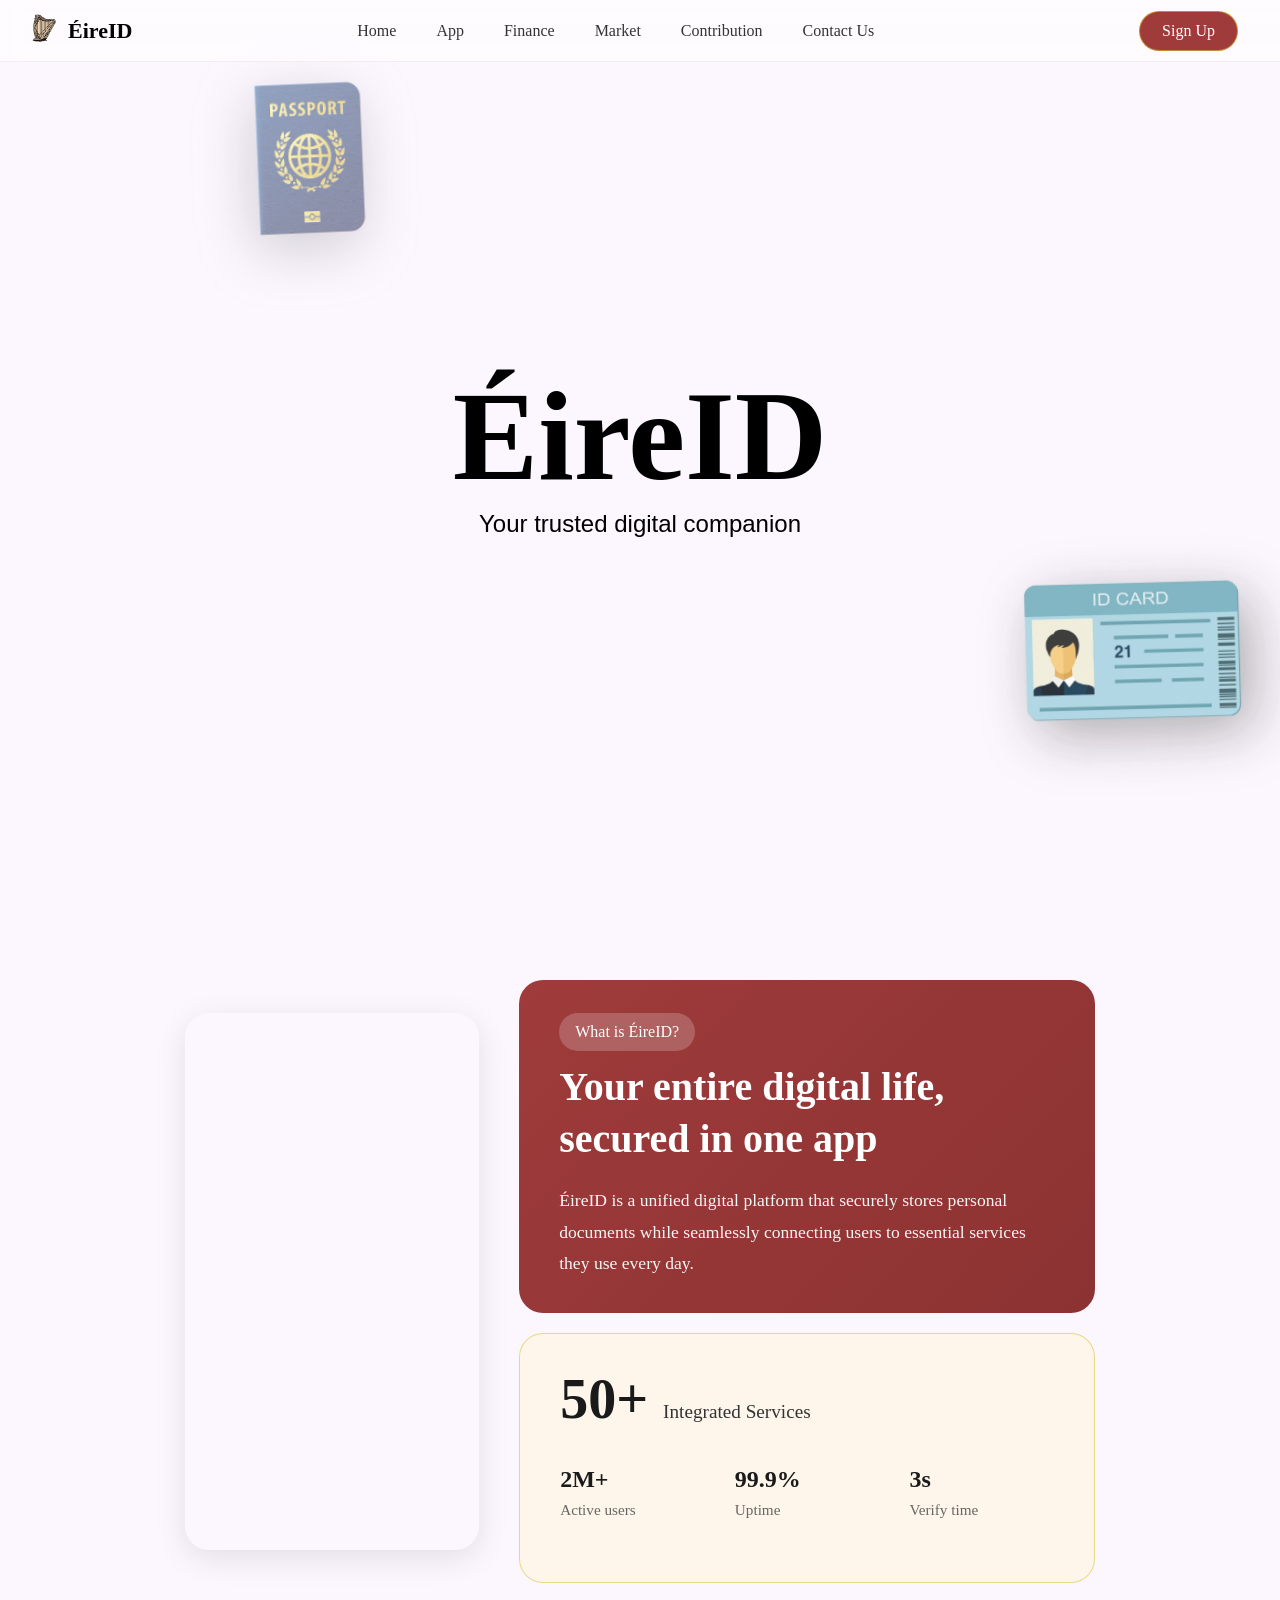
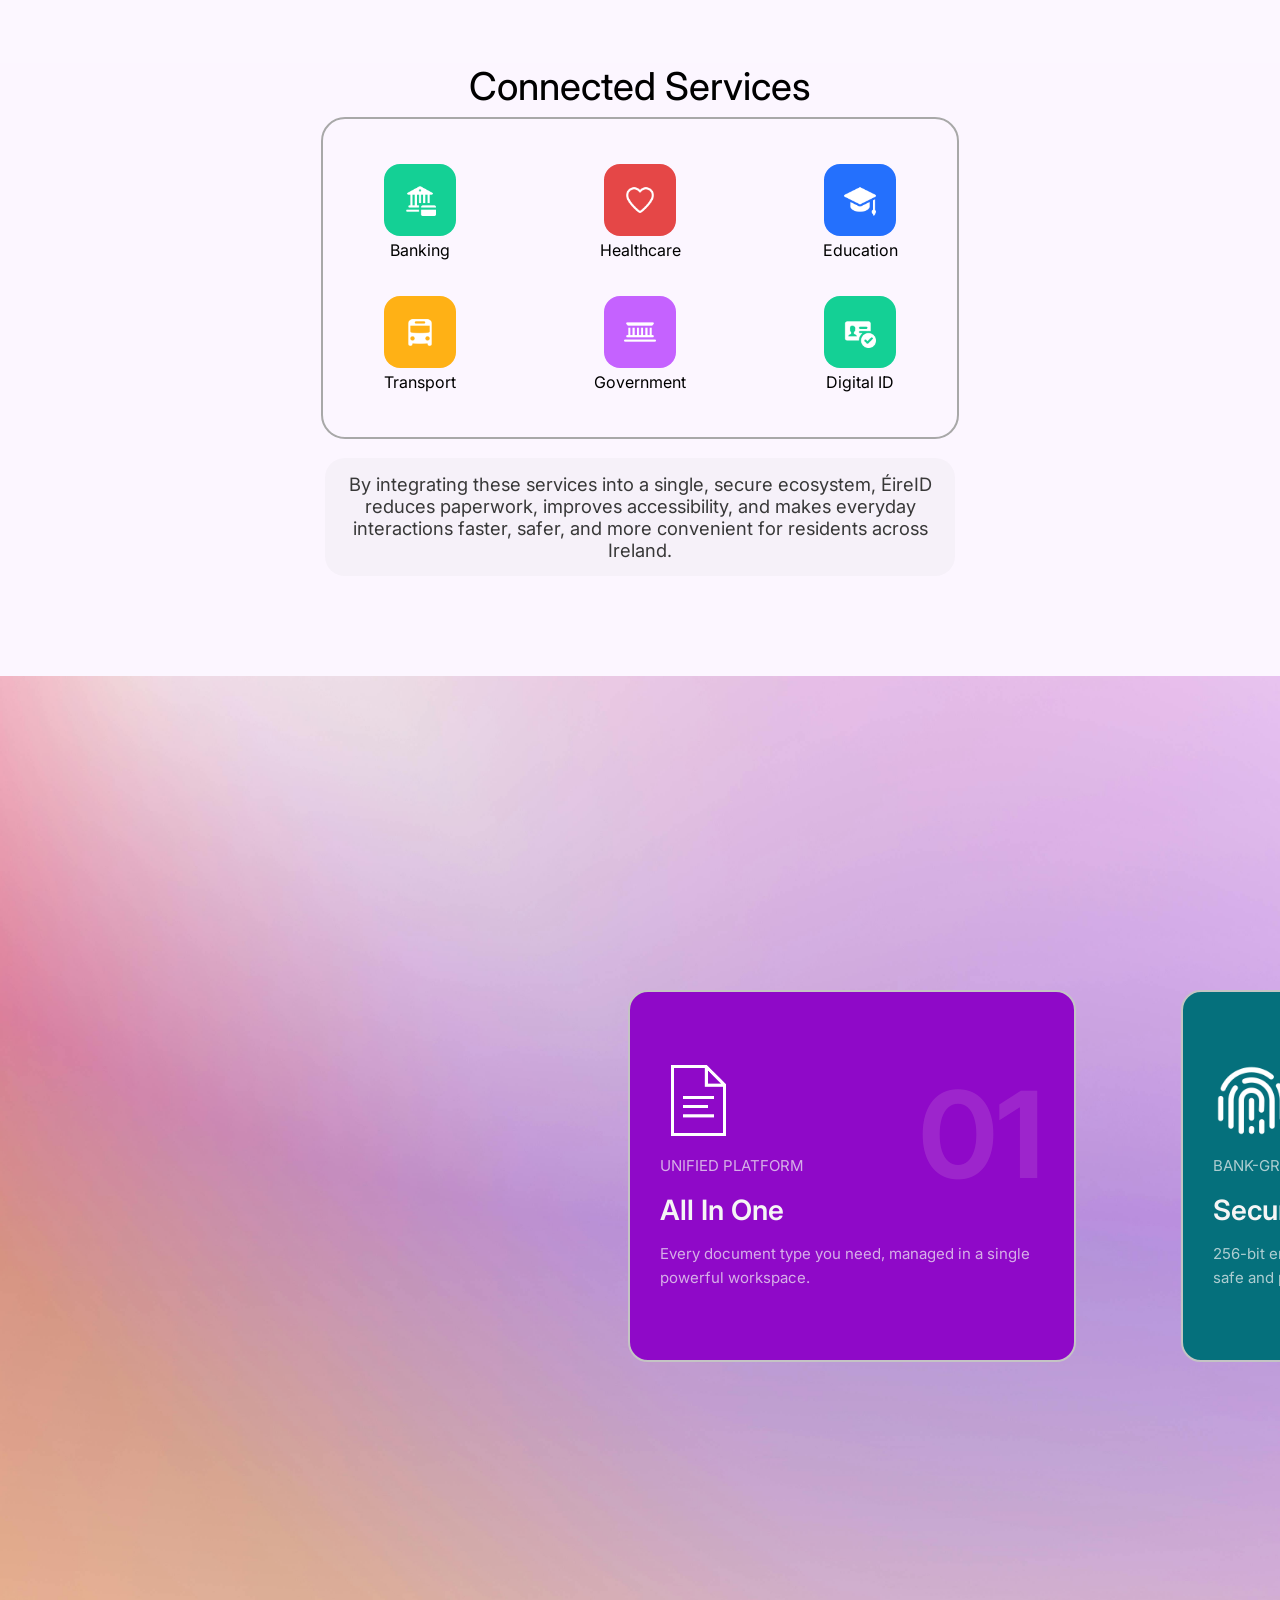
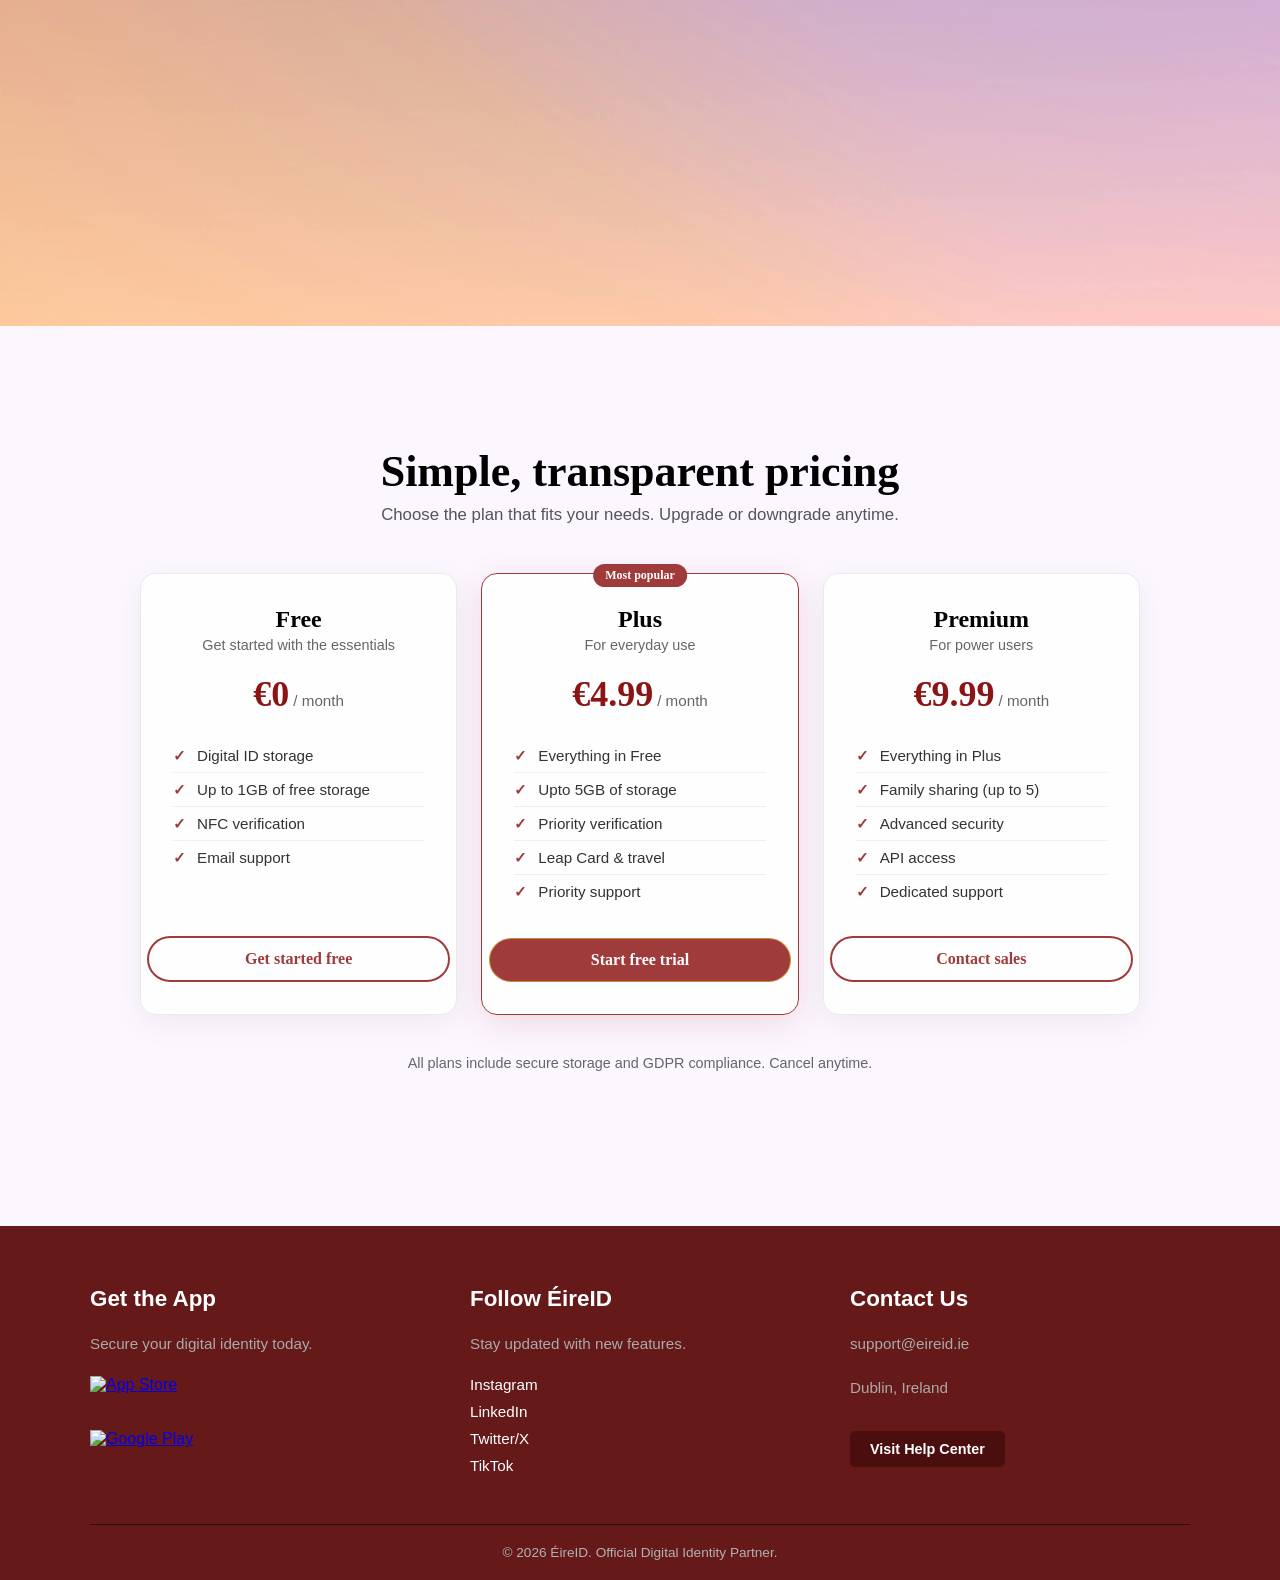
==== commit ceae5e64: "i guess its done" ====
--- a/index.html
+++ b/index.html
@@ -180,20 +180,20 @@
         </div>
         <div>
             <div class="card">
-              <img src="images/map.png" style="width: 20%;">
+              <img src="images/NFC_icon.png" style="width: 20%;">
               <div class="big-number">04</div>
-                <p>ANYWHERE, ANYTIME</p>
-                <h3>Global Acess</h3>
-                <p>Access your documents from any device, anywhere in the world.</p>
-            </div>
-        </div>
-        <div>
-            <div class="card">
-              <img src="images/map.png" style="width: 20%;">
-              <div class="big-number">04</div>
-                <p>ANYWHERE, ANYTIME</p>
-                <h3>Global Acess</h3>
-                <p>Access your documents from any device, anywhere in the world.</p>
+                <p>SECURE AND QUICK VERIFICATION</p>
+                <h3>NFC Verification</h3>
+                <p>Experience fast and secure verification using NFC technology.</p>
+            </div>
+        </div>
+        <div>
+            <div class="card">
+              <img src="images/AI_icon.png" style="width: 20%;">
+              <div class="big-number">05</div>
+                <p>FUTURE-READY</p>
+                <h3>AI Integration</h3>
+                <p>AI-powered features for enhanced user experience.</p>
             </div>
         </div>
     </div>
--- a/style.css
+++ b/style.css
@@ -404,7 +404,6 @@
   justify-content: center;
   gap: 40px;
   background: #ffffff1c;
-
 }
 
 .info-video-container {
@@ -419,17 +418,14 @@
   height: 42vmax;
   display: block;
   object-fit: cover;
-  scale: 1.;
-
+  scale: 1;
 }
 
 .info-container {
-
   display: grid;
   grid-template-columns: 1fr;
   gap: 20px;
   flex: 0 0 45%;
-
 }
 
 .info-card {
@@ -441,9 +437,12 @@
 }
 
 .info-card-primary {
-  background: linear-gradient(135deg, rgb(159, 59, 59) 0%, rgb(140, 50, 50) 100%);
+  background: linear-gradient(
+    135deg,
+    rgb(159, 59, 59) 0%,
+    rgb(140, 50, 50) 100%
+  );
   color: #ffffff;
-
 }
 
 .info-label {
@@ -522,8 +521,6 @@
   font-weight: 500;
 }
 
-
-
 .info {
   display: flex;
   max-width: 600px;
@@ -560,11 +557,9 @@
   font-weight: 450;
 }
 
-.connections-container{
-
-
-  padding:5vh 4vw;
-  border:2px solid rgb(168, 168, 168);
+.connections-container {
+  padding: 5vh 4vw;
+  border: 2px solid rgb(168, 168, 168);
   border-radius: 24px;
   text-align: center;
 }
@@ -613,7 +608,6 @@
   background: rgb(20, 208, 149);
 }
 
-
 @media (max-width: 1024px) {
   .info-sec {
     flex-direction: column;
@@ -639,12 +633,9 @@
   .info-stat-number {
     font-size: 2.8rem;
   }
-
 }
 
 @media (max-width: 768px) {
-
-
   .info-container {
     width: 80%;
     gap: 15px;
@@ -683,7 +674,6 @@
     gap: 10px;
   }
 
-
   .info-stat-value {
     font-size: 1.3rem;
   }
@@ -691,8 +681,6 @@
   .info-stat-name {
     font-size: 0.85rem;
   }
-
-
 }
 
 @media (max-width: 600px) {
@@ -733,7 +721,6 @@
   .info-stat-name {
     font-size: 0.8rem;
   }
-
 }
 
 /* ========== Pricing section ========== */
@@ -1765,14 +1752,17 @@
   border-radius: 20px;
   padding: 40px 45px;
   border: none;
-  background: linear-gradient(135deg, rgba(248, 249, 250, 1) 0%, rgba(245, 247, 250, 1) 100%);
+  background: linear-gradient(
+    135deg,
+    rgba(248, 249, 250, 1) 0%,
+    rgba(245, 247, 250, 1) 100%
+  );
   font-size: 18px;
   line-height: 1.8;
   color: #333;
   margin-top: 20px;
   box-shadow: 0 4px 12px rgba(0, 0, 0, 0.08);
   backdrop-filter: blur(10px);
-
 }
 
 .innovation-info p {
@@ -1816,7 +1806,6 @@
   justify-content: center;
   background: linear-gradient(180deg, #ffffff 0%, #f8f9fa 100%);
   padding-bottom: 200px;
-
 }
 
 .innovation-main {
@@ -1848,7 +1837,11 @@
 }
 
 .keyfeatures-card {
-  background: linear-gradient(135deg, rgba(220, 120, 120, 0.15) 0%, rgba(159, 59, 59, 0.08) 100%);
+  background: linear-gradient(
+    135deg,
+    rgba(220, 120, 120, 0.15) 0%,
+    rgba(159, 59, 59, 0.08) 100%
+  );
   padding: 25px 30px;
   border-radius: 16px;
   font-size: 16px;
@@ -1882,13 +1875,17 @@
 }
 
 .innovation-card::before {
-  content: '';
+  content: "";
   position: absolute;
   top: 0;
   left: 0;
   right: 0;
   bottom: 0;
-  background: linear-gradient(135deg, rgba(220, 120, 120, 0.1) 0%, rgba(159, 59, 59, 0.05) 100%);
+  background: linear-gradient(
+    135deg,
+    rgba(220, 120, 120, 0.1) 0%,
+    rgba(159, 59, 59, 0.05) 100%
+  );
   opacity: 0;
   transition: opacity 0.4s ease;
   z-index: 0;
@@ -1941,7 +1938,11 @@
   display: inline-flex;
   align-items: center;
   justify-content: center;
-  background: linear-gradient(135deg, rgba(220, 120, 120, 0.2) 0%, rgba(159, 59, 59, 0.1) 100%);
+  background: linear-gradient(
+    135deg,
+    rgba(220, 120, 120, 0.2) 0%,
+    rgba(159, 59, 59, 0.1) 100%
+  );
   padding: 20px;
   width: 90px;
   height: 90px;
@@ -1950,7 +1951,11 @@
 }
 
 .innovation-card:hover .innovation-icons {
-  background: linear-gradient(135deg, rgba(220, 120, 120, 0.4) 0%, rgba(159, 59, 59, 0.2) 100%);
+  background: linear-gradient(
+    135deg,
+    rgba(220, 120, 120, 0.4) 0%,
+    rgba(159, 59, 59, 0.2) 100%
+  );
   transform: scale(1.1) rotate(5deg);
 }
 
@@ -2747,7 +2752,7 @@
 /* Revenue model section */
 
 .rev-model {
-  font-family: 'Helvetica Neue', 'Inter', sans-serif;
+  font-family: "Helvetica Neue", "Inter", sans-serif;
   display: flex;
   flex-direction: column;
   align-items: center;
@@ -2784,16 +2789,14 @@
   display: flex;
 
   flex-direction: column;
-
 }
 .text-box p {
-  font-size: clamp(1.1rem, 1.1vw, 2.0rem);
+  font-size: clamp(1.1rem, 1.1vw, 2rem);
   color: #322b2b;
   line-height: 1.5;
   opacity: 0.9;
   font-weight: 100;
   max-width: 500px;
-
 }
 .text-box h4 {
   font-size: clamp(1.8rem, 3vw, 6rem);
@@ -2917,16 +2920,20 @@
 }
 
 .service-icon {
-  font-size: 1.8rem;
-  width: 45px;
-  height: 45px;
+  font-size: 1.5rem;
+
   display: flex;
   align-items: center;
   justify-content: center;
-  background-color: rgba(75, 120, 150, 0.2);
+  background-color: rgb(75, 120, 150);
   border-radius: 50%;
 }
-
+.service-card img {
+
+  height: 5vh;
+  margin-bottom: -10px;
+
+}
 .service-title {
   font-size: 1.1rem;
   color: #1a3a4a;
@@ -3640,14 +3647,13 @@
 /* Comparison Table */
 
 .comp-container {
-  max-width: 1100px;
+  max-width: 1400px;
   margin: 40px auto;
   padding: 20px;
 }
 
 .comp-container h3 {
-
-  font-size: clamp(3rem, 8vw, 5rem);
+  font-size: 40px;
   text-align: center;
   margin-bottom: 20px;
 }
@@ -3658,7 +3664,7 @@
   background-color: white;
   border-radius: 10px;
   overflow: hidden;
-  box-shadow: 0 4px 12px rgba(0,0,0,0.1);
+  box-shadow: 0 4px 12px rgba(0, 0, 0, 0.1);
 }
 
 th {
@@ -3666,12 +3672,14 @@
   color: white;
   padding: 15px;
   text-align: left;
+  font-size: 22px;
 }
 
 td {
   padding: 15px;
   border-bottom: 1px solid #eee;
   vertical-align: top;
+  font-size: 20px;
 }
 
 tr:nth-child(even) {
@@ -3702,4 +3710,4 @@
   table {
     font-size: 14px;
   }
-}+}
--- a/style.css
+++ b/style.css
@@ -404,7 +404,6 @@
   justify-content: center;
   gap: 40px;
   background: #ffffff1c;
-
 }
 
 .info-video-container {
@@ -419,17 +418,14 @@
   height: 42vmax;
   display: block;
   object-fit: cover;
-  scale: 1.;
-
+  scale: 1;
 }
 
 .info-container {
-
   display: grid;
   grid-template-columns: 1fr;
   gap: 20px;
   flex: 0 0 45%;
-
 }
 
 .info-card {
@@ -441,9 +437,12 @@
 }
 
 .info-card-primary {
-  background: linear-gradient(135deg, rgb(159, 59, 59) 0%, rgb(140, 50, 50) 100%);
+  background: linear-gradient(
+    135deg,
+    rgb(159, 59, 59) 0%,
+    rgb(140, 50, 50) 100%
+  );
   color: #ffffff;
-
 }
 
 .info-label {
@@ -522,8 +521,6 @@
   font-weight: 500;
 }
 
-
-
 .info {
   display: flex;
   max-width: 600px;
@@ -560,11 +557,9 @@
   font-weight: 450;
 }
 
-.connections-container{
-
-
-  padding:5vh 4vw;
-  border:2px solid rgb(168, 168, 168);
+.connections-container {
+  padding: 5vh 4vw;
+  border: 2px solid rgb(168, 168, 168);
   border-radius: 24px;
   text-align: center;
 }
@@ -613,7 +608,6 @@
   background: rgb(20, 208, 149);
 }
 
-
 @media (max-width: 1024px) {
   .info-sec {
     flex-direction: column;
@@ -639,12 +633,9 @@
   .info-stat-number {
     font-size: 2.8rem;
   }
-
 }
 
 @media (max-width: 768px) {
-
-
   .info-container {
     width: 80%;
     gap: 15px;
@@ -683,7 +674,6 @@
     gap: 10px;
   }
 
-
   .info-stat-value {
     font-size: 1.3rem;
   }
@@ -691,8 +681,6 @@
   .info-stat-name {
     font-size: 0.85rem;
   }
-
-
 }
 
 @media (max-width: 600px) {
@@ -733,7 +721,6 @@
   .info-stat-name {
     font-size: 0.8rem;
   }
-
 }
 
 /* ========== Pricing section ========== */
@@ -1765,14 +1752,17 @@
   border-radius: 20px;
   padding: 40px 45px;
   border: none;
-  background: linear-gradient(135deg, rgba(248, 249, 250, 1) 0%, rgba(245, 247, 250, 1) 100%);
+  background: linear-gradient(
+    135deg,
+    rgba(248, 249, 250, 1) 0%,
+    rgba(245, 247, 250, 1) 100%
+  );
   font-size: 18px;
   line-height: 1.8;
   color: #333;
   margin-top: 20px;
   box-shadow: 0 4px 12px rgba(0, 0, 0, 0.08);
   backdrop-filter: blur(10px);
-
 }
 
 .innovation-info p {
@@ -1816,7 +1806,6 @@
   justify-content: center;
   background: linear-gradient(180deg, #ffffff 0%, #f8f9fa 100%);
   padding-bottom: 200px;
-
 }
 
 .innovation-main {
@@ -1848,7 +1837,11 @@
 }
 
 .keyfeatures-card {
-  background: linear-gradient(135deg, rgba(220, 120, 120, 0.15) 0%, rgba(159, 59, 59, 0.08) 100%);
+  background: linear-gradient(
+    135deg,
+    rgba(220, 120, 120, 0.15) 0%,
+    rgba(159, 59, 59, 0.08) 100%
+  );
   padding: 25px 30px;
   border-radius: 16px;
   font-size: 16px;
@@ -1882,13 +1875,17 @@
 }
 
 .innovation-card::before {
-  content: '';
+  content: "";
   position: absolute;
   top: 0;
   left: 0;
   right: 0;
   bottom: 0;
-  background: linear-gradient(135deg, rgba(220, 120, 120, 0.1) 0%, rgba(159, 59, 59, 0.05) 100%);
+  background: linear-gradient(
+    135deg,
+    rgba(220, 120, 120, 0.1) 0%,
+    rgba(159, 59, 59, 0.05) 100%
+  );
   opacity: 0;
   transition: opacity 0.4s ease;
   z-index: 0;
@@ -1941,7 +1938,11 @@
   display: inline-flex;
   align-items: center;
   justify-content: center;
-  background: linear-gradient(135deg, rgba(220, 120, 120, 0.2) 0%, rgba(159, 59, 59, 0.1) 100%);
+  background: linear-gradient(
+    135deg,
+    rgba(220, 120, 120, 0.2) 0%,
+    rgba(159, 59, 59, 0.1) 100%
+  );
   padding: 20px;
   width: 90px;
   height: 90px;
@@ -1950,7 +1951,11 @@
 }
 
 .innovation-card:hover .innovation-icons {
-  background: linear-gradient(135deg, rgba(220, 120, 120, 0.4) 0%, rgba(159, 59, 59, 0.2) 100%);
+  background: linear-gradient(
+    135deg,
+    rgba(220, 120, 120, 0.4) 0%,
+    rgba(159, 59, 59, 0.2) 100%
+  );
   transform: scale(1.1) rotate(5deg);
 }
 
@@ -2747,7 +2752,7 @@
 /* Revenue model section */
 
 .rev-model {
-  font-family: 'Helvetica Neue', 'Inter', sans-serif;
+  font-family: "Helvetica Neue", "Inter", sans-serif;
   display: flex;
   flex-direction: column;
   align-items: center;
@@ -2784,16 +2789,14 @@
   display: flex;
 
   flex-direction: column;
-
 }
 .text-box p {
-  font-size: clamp(1.1rem, 1.1vw, 2.0rem);
+  font-size: clamp(1.1rem, 1.1vw, 2rem);
   color: #322b2b;
   line-height: 1.5;
   opacity: 0.9;
   font-weight: 100;
   max-width: 500px;
-
 }
 .text-box h4 {
   font-size: clamp(1.8rem, 3vw, 6rem);
@@ -2917,16 +2920,20 @@
 }
 
 .service-icon {
-  font-size: 1.8rem;
-  width: 45px;
-  height: 45px;
+  font-size: 1.5rem;
+
   display: flex;
   align-items: center;
   justify-content: center;
-  background-color: rgba(75, 120, 150, 0.2);
+  background-color: rgb(75, 120, 150);
   border-radius: 50%;
 }
-
+.service-card img {
+
+  height: 5vh;
+  margin-bottom: -10px;
+
+}
 .service-title {
   font-size: 1.1rem;
   color: #1a3a4a;
@@ -3640,14 +3647,13 @@
 /* Comparison Table */
 
 .comp-container {
-  max-width: 1100px;
+  max-width: 1400px;
   margin: 40px auto;
   padding: 20px;
 }
 
 .comp-container h3 {
-
-  font-size: clamp(3rem, 8vw, 5rem);
+  font-size: 40px;
   text-align: center;
   margin-bottom: 20px;
 }
@@ -3658,7 +3664,7 @@
   background-color: white;
   border-radius: 10px;
   overflow: hidden;
-  box-shadow: 0 4px 12px rgba(0,0,0,0.1);
+  box-shadow: 0 4px 12px rgba(0, 0, 0, 0.1);
 }
 
 th {
@@ -3666,12 +3672,14 @@
   color: white;
   padding: 15px;
   text-align: left;
+  font-size: 22px;
 }
 
 td {
   padding: 15px;
   border-bottom: 1px solid #eee;
   vertical-align: top;
+  font-size: 20px;
 }
 
 tr:nth-child(even) {
@@ -3702,4 +3710,4 @@
   table {
     font-size: 14px;
   }
-}+}
